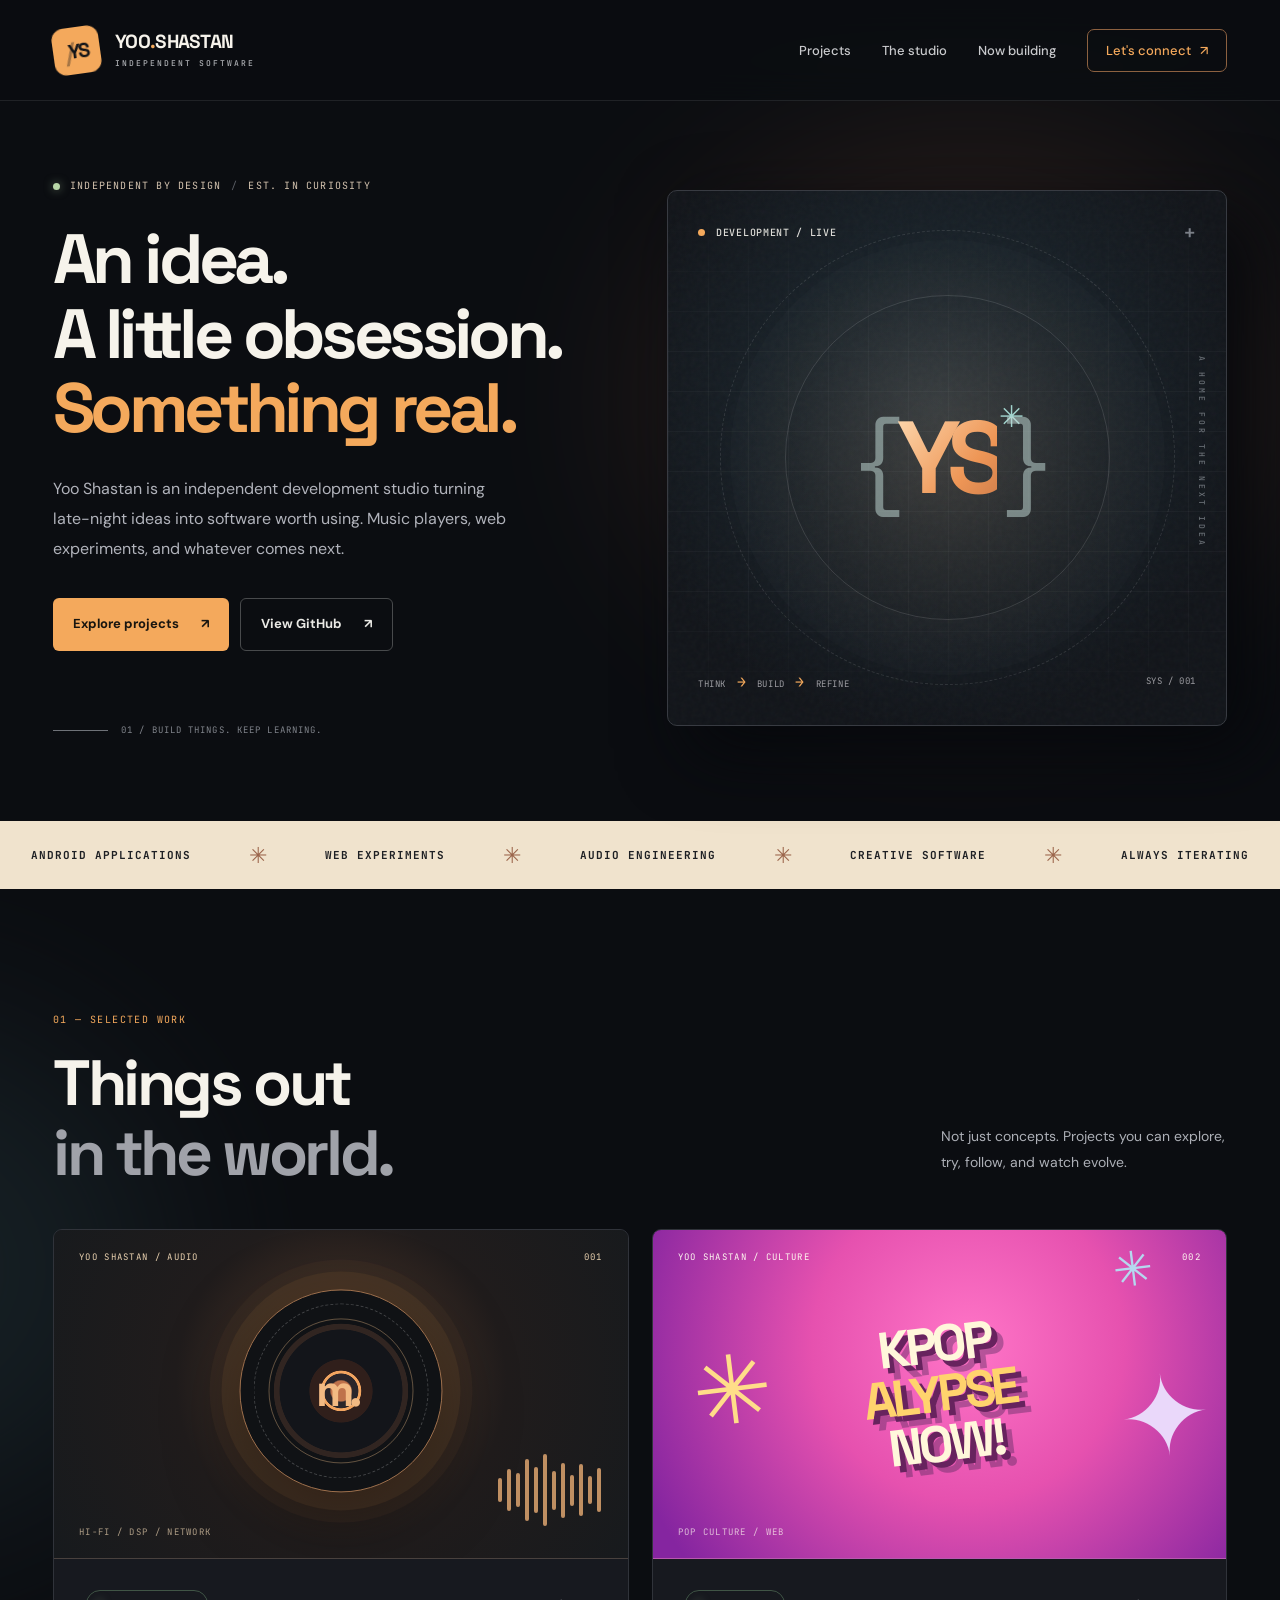
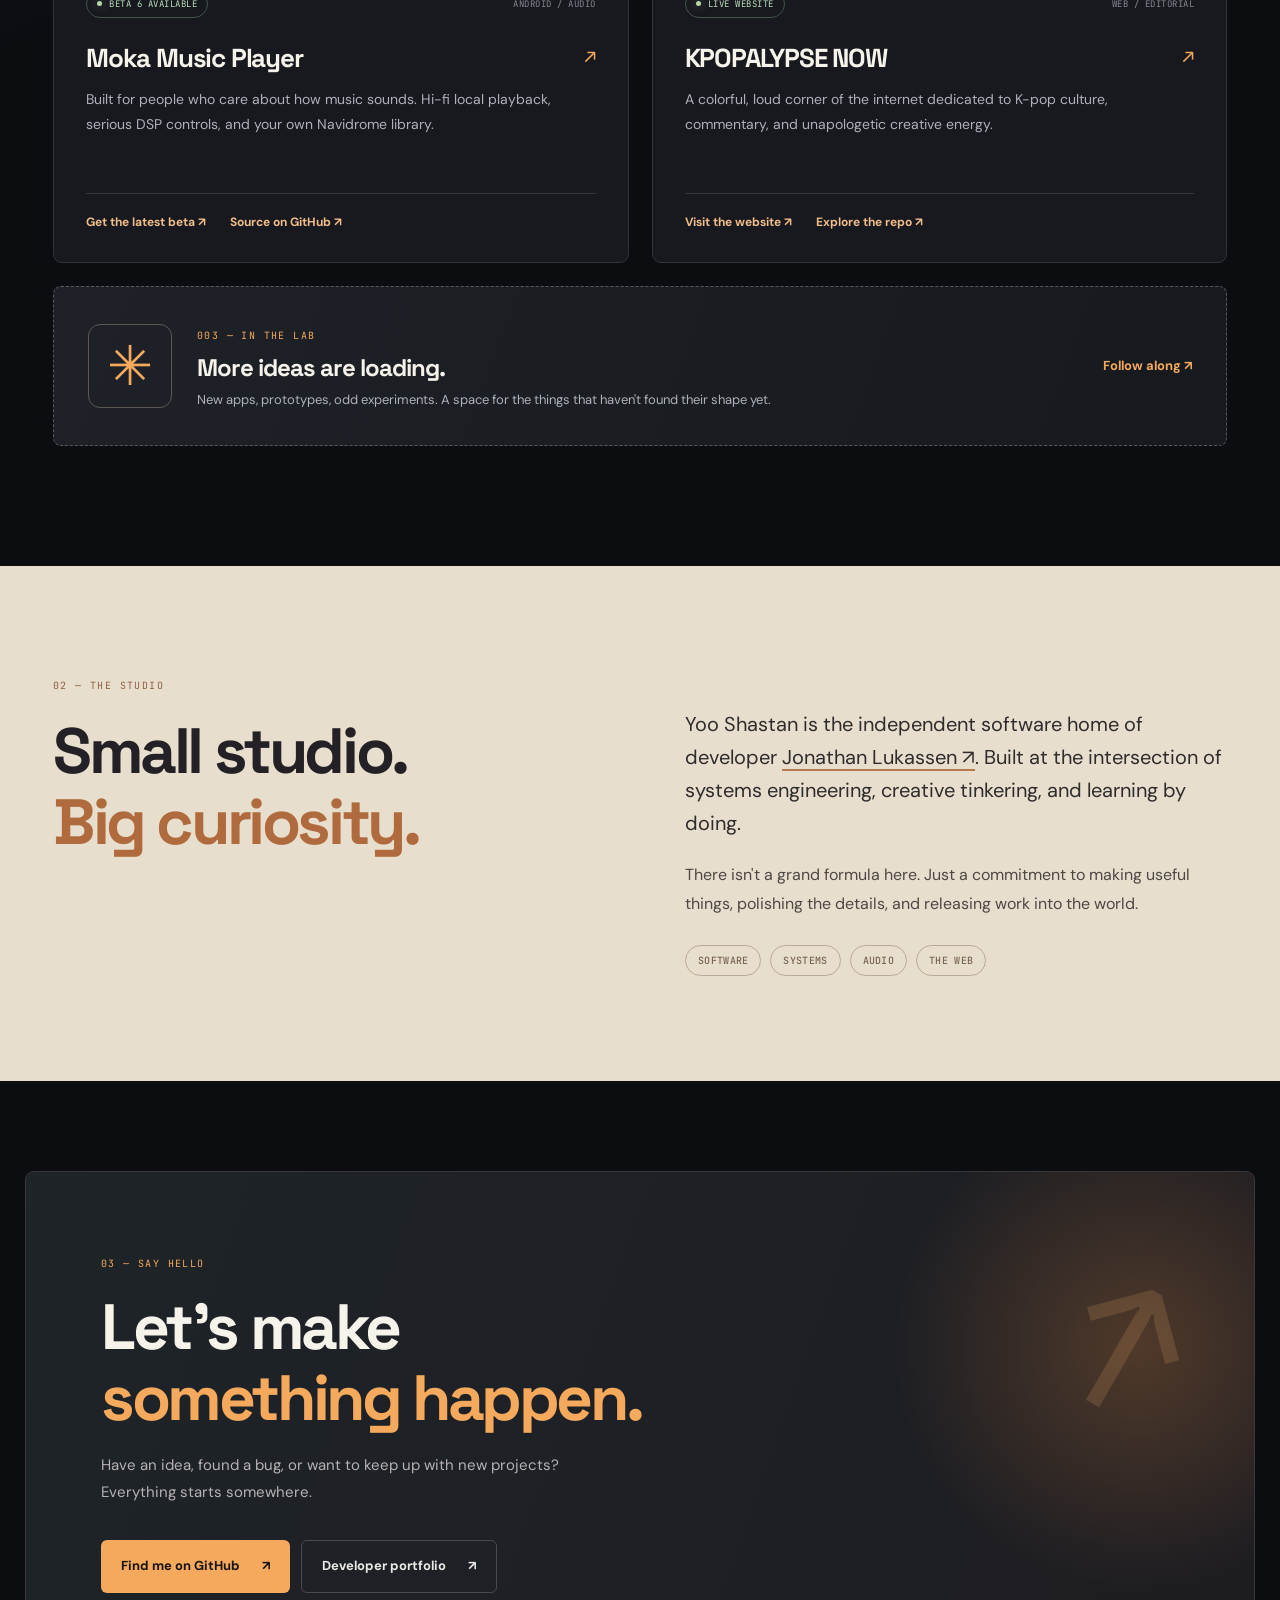
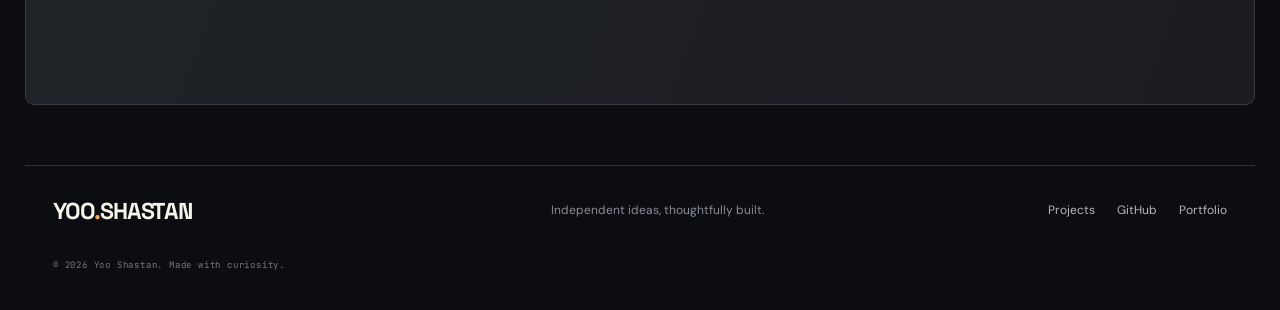
==== index.html @ b29eb474 "first commit" ====
<!doctype html>
<html lang="en">
<head>
  <meta charset="utf-8">
  <meta name="viewport" content="width=device-width, initial-scale=1">
  <meta name="theme-color" content="#0b0d11">
  <meta name="description" content="Yoo Shastan is an independent software studio building thoughtful apps, experimental tools, and weirdly useful things. Explore Moka Music Player, KPOPALYPSE NOW, and what comes next.">
  <meta property="og:title" content="Yoo Shastan — Independent Software Studio">
  <meta property="og:description" content="Useful software, unexpected ideas. Independent Android apps, web projects, and experiments.">
  <meta property="og:type" content="website">
  <meta property="og:url" content="https://yooshastan.com/">
  <title>Yoo Shastan — Independent Software Studio</title>
  <link rel="canonical" href="https://yooshastan.com/">
  <link rel="icon" type="image/svg+xml" href="favicon.svg">
  <link rel="preconnect" href="https://fonts.googleapis.com">
  <link rel="preconnect" href="https://fonts.gstatic.com" crossorigin>
  <link href="https://fonts.googleapis.com/css2?family=DM+Sans:wght@400;500;600;700&family=Space+Grotesk:wght@400;500;600;700&family=JetBrains+Mono:wght@400;500;600&display=swap" rel="stylesheet">
  <link rel="stylesheet" href="styles.css">
  <script src="script.js" defer></script>
</head>
<body>
  <a class="skip-link" href="#main">Skip to content</a>
  <div class="ambient ambient-one" aria-hidden="true"></div>
  <div class="ambient ambient-two" aria-hidden="true"></div>

  <header class="site-header">
    <div class="container nav-wrap">
      <a class="brand" href="#top" aria-label="Yoo Shastan home">
        <span class="brand-glyph" aria-hidden="true"><span class="glyph-slash">/</span><span>YS</span></span>
        <span class="brand-type">YOO<span class="brand-dot">.</span>SHASTAN <small>INDEPENDENT SOFTWARE</small></span>
      </a>
      <button class="menu-toggle" type="button" aria-label="Open navigation" aria-expanded="false" aria-controls="site-navigation"><span></span><span></span></button>
      <nav id="site-navigation" class="site-nav" aria-label="Main navigation">
        <a href="#projects">Projects</a>
        <a href="#about">The studio</a>
        <a href="#now">Now building</a>
        <a href="#contact" class="nav-contact">Let's connect <span aria-hidden="true">↗</span></a>
      </nav>
    </div>
  </header>

  <main id="main">
    <section class="hero container" id="top" aria-labelledby="hero-heading">
      <div class="hero-copy">
        <p class="eyebrow"><span class="status-light"></span> INDEPENDENT BY DESIGN <span class="eyebrow-dash">/</span> EST. IN CURIOSITY</p>
        <h1 id="hero-heading">An idea.<br>A little obsession.<br><em>Something real.</em></h1>
        <p class="hero-intro">Yoo Shastan is an independent development studio turning late-night ideas into software worth using. Music players, web experiments, and whatever comes next.</p>
        <div class="hero-actions">
          <a class="btn btn-primary" href="#projects">Explore projects <span aria-hidden="true">↗</span></a>
          <a class="btn btn-outline" href="https://github.com/JLukassen" target="_blank" rel="noopener noreferrer">View GitHub <span aria-hidden="true">↗</span></a>
        </div>
        <div class="hero-footnote"><span class="line"></span><span>01 / BUILD THINGS. KEEP LEARNING.</span></div>
      </div>
      <div class="hero-art" aria-label="Abstract studio graphic with connected software modules" role="img">
        <div class="hero-art-grain" aria-hidden="true"></div>
        <div class="orbit orbit-one" aria-hidden="true"></div><div class="orbit orbit-two" aria-hidden="true"></div>
        <div class="diagram-pill diagram-top"><span class="pip amber"></span> DEVELOPMENT / LIVE <span class="mini-plus">+</span></div>
        <div class="art-symbol" aria-hidden="true"><span class="symbol-left">{</span><span class="symbol-core">YS<span class="spark">✳</span></span><span class="symbol-right">}</span></div>
        <div class="art-bottom"><span class="art-axis">THINK <b>→</b> BUILD <b>→</b> REFINE</span><span class="art-index">SYS / 001</span></div>
        <div class="art-side-label" aria-hidden="true">A HOME FOR THE NEXT IDEA</div>
      </div>
    </section>

    <section class="marquee-band" aria-label="Studio focus areas"><div class="marquee-inner"><span>ANDROID APPLICATIONS</span><i>✳</i><span>WEB EXPERIMENTS</span><i>✳</i><span>AUDIO ENGINEERING</span><i>✳</i><span>CREATIVE SOFTWARE</span><i>✳</i><span>ALWAYS ITERATING</span></div></section>

    <section class="section container" id="projects" aria-labelledby="projects-heading">
      <div class="section-top"><div><span class="section-no">01 — SELECTED WORK</span><h2 id="projects-heading">Things out<br><span class="muted-word">in the world.</span></h2></div><p>Not just concepts. Projects you can explore, try, follow, and watch evolve.</p></div>
      <div class="project-grid">
        <article class="project-card moka-card">
          <div class="project-visual moka-visual" aria-hidden="true">
            <div class="visual-topline"><span>YOO SHASTAN / AUDIO</span><span>001</span></div>
            <div class="moka-disc"><span class="moka-center">m.</span><span class="disc-ring disc-ring-a"></span><span class="disc-ring disc-ring-b"></span></div>
            <div class="equalizer"><span style="--h:24px"></span><span style="--h:42px"></span><span style="--h:34px"></span><span style="--h:62px"></span><span style="--h:46px"></span><span style="--h:72px"></span><span style="--h:39px"></span><span style="--h:55px"></span><span style="--h:31px"></span><span style="--h:52px"></span><span style="--h:28px"></span><span style="--h:44px"></span></div>
            <span class="visual-corner">HI-FI / DSP / NETWORK</span>
          </div>
          <div class="project-info"><div class="project-meta"><span class="chip chip-live"><i></i>BETA 6 AVAILABLE</span><span>ANDROID / AUDIO</span></div><h3>Moka Music Player<span class="external-mark">↗</span></h3><p>Built for people who care about how music sounds. Hi-fi local playback, serious DSP controls, and your own Navidrome library.</p><div class="project-links"><a href="https://github.com/JLukassen/MokaMusicPlayer/releases/tag/v4.0.0-beta06" target="_blank" rel="noopener noreferrer">Get the latest beta <span aria-hidden="true">↗</span></a><a href="https://github.com/JLukassen/MokaMusicPlayer" target="_blank" rel="noopener noreferrer">Source on GitHub <span aria-hidden="true">↗</span></a></div></div>
        </article>
        <article class="project-card kpop-card">
          <div class="project-visual kpop-visual" aria-hidden="true"><div class="visual-topline"><span>YOO SHASTAN / CULTURE</span><span>002</span></div><div class="kpop-burst"><span class="burst-star burst-a">✳</span><span class="burst-star burst-b">✦</span><span class="burst-star burst-c">✳</span><strong>KPOP<br><span>ALYPSE</span><br>NOW!</strong></div><span class="visual-corner">POP CULTURE / WEB</span></div>
          <div class="project-info"><div class="project-meta"><span class="chip chip-live"><i></i>LIVE WEBSITE</span><span>WEB / EDITORIAL</span></div><h3>KPOPALYPSE NOW<span class="external-mark">↗</span></h3><p>A colorful, loud corner of the internet dedicated to K-pop culture, commentary, and unapologetic creative energy.</p><div class="project-links"><a href="https://kpopalypsenow.com" target="_blank" rel="noopener noreferrer">Visit the website <span aria-hidden="true">↗</span></a><a href="https://github.com/JLukassen/kpopalypsenow.com" target="_blank" rel="noopener noreferrer">Explore the repo <span aria-hidden="true">↗</span></a></div></div>
        </article>
      </div>
      <div class="future-card" id="now"><div class="future-icon" aria-hidden="true">✳</div><div class="future-content"><span class="section-no">003 — IN THE LAB</span><h3>More ideas are loading.</h3><p>New apps, prototypes, odd experiments. A space for the things that haven't found their shape yet.</p></div><a class="future-action" href="https://github.com/JLukassen" target="_blank" rel="noopener noreferrer" aria-label="Follow future projects on GitHub">Follow along <span aria-hidden="true">↗</span></a></div>
    </section>

    <section class="about-shell" id="about" aria-labelledby="about-heading"><div class="container about-grid"><div><span class="section-no">02 — THE STUDIO</span><h2 id="about-heading">Small studio.<br><em>Big curiosity.</em></h2></div><div class="about-right"><p>Yoo Shastan is the independent software home of developer <a href="https://jonlukassen.com" target="_blank" rel="noopener noreferrer">Jonathan Lukassen ↗</a>. Built at the intersection of systems engineering, creative tinkering, and learning by doing.</p><p>There isn't a grand formula here. Just a commitment to making useful things, polishing the details, and releasing work into the world.</p><div class="pill-row"><span>SOFTWARE</span><span>SYSTEMS</span><span>AUDIO</span><span>THE WEB</span></div></div></div></section>

    <section class="connect container" id="contact" aria-labelledby="connect-heading"><div class="connect-glow" aria-hidden="true"></div><div class="connect-content"><span class="section-no">03 — SAY HELLO</span><h2 id="connect-heading">Let's make<br><em>something happen.</em></h2><p>Have an idea, found a bug, or want to keep up with new projects? Everything starts somewhere.</p><div class="connect-actions"><a class="btn btn-primary" href="https://github.com/JLukassen" target="_blank" rel="noopener noreferrer">Find me on GitHub <span aria-hidden="true">↗</span></a><a class="btn btn-outline" href="https://jonlukassen.com" target="_blank" rel="noopener noreferrer">Developer portfolio <span aria-hidden="true">↗</span></a></div></div><div class="connect-ornament" aria-hidden="true">↗</div></section>
  </main>
  <footer class="footer container"><a class="footer-brand" href="#top">YOO<span>.</span>SHASTAN</a><p>Independent ideas, thoughtfully built.</p><nav aria-label="Footer links"><a href="#projects">Projects</a><a href="https://github.com/JLukassen" target="_blank" rel="noopener noreferrer">GitHub</a><a href="https://jonlukassen.com" target="_blank" rel="noopener noreferrer">Portfolio</a></nav><div class="copyright">© <span id="year">2026</span> Yoo Shastan. Made with curiosity.</div></footer>
</body>
</html>
---- styles.css ----
:root{--bg:#0b0d11;--surface:#13161b;--surface-2:#1b1f25;--line:#2c3038;--text:#f6f3eb;--muted:#a2a5ae;--accent:#f4a95c;--teal:#a1d3cd;--ink:#121418;--space:'Space Grotesk',sans-serif;--body:'DM Sans',sans-serif;--mono:'JetBrains Mono',monospace}
*{box-sizing:border-box}html{scroll-behavior:smooth;overflow-x:clip}body{margin:0;background:var(--bg);color:var(--text);font:16px/1.6 var(--body);overflow-x:hidden}a{color:inherit;text-decoration:none}button{font:inherit}::selection{background:var(--accent);color:var(--ink)}.container{max-width:1230px;margin-inline:auto;padding-inline:28px}.skip-link{position:absolute;top:-70px;left:14px;padding:10px 14px;background:var(--accent);color:var(--ink);z-index:100}.skip-link:focus{top:10px}.ambient{position:absolute;pointer-events:none;border-radius:50%;filter:blur(95px);opacity:.23;z-index:-1}.ambient-one{width:620px;height:500px;right:0;top:150px;background:#986043}.ambient-two{width:580px;height:500px;left:-420px;top:1020px;background:#395960}.site-header{position:relative;z-index:30;border-bottom:1px solid rgba(255,255,255,.09);background:rgba(11,13,17,.78);backdrop-filter:blur(18px)}.nav-wrap{display:flex;align-items:center;justify-content:space-between;gap:20px;height:100px}.brand{display:flex;align-items:center;gap:15px;flex-shrink:0}.brand-glyph{display:flex;justify-content:center;align-items:center;position:relative;width:47px;height:47px;background:var(--accent);color:var(--ink);border-radius:12px;transform:rotate(-8deg);font:700 20px var(--space);letter-spacing:-2px}.glyph-slash{font:600 26px var(--space);opacity:.35;margin-right:-5px}.brand-type{display:block;font:700 19px/.95 var(--space);letter-spacing:-.7px}.brand-dot,.footer-brand span{color:var(--accent)}.brand-type small{display:block;margin-top:8px;font:500 8px/1 var(--mono);letter-spacing:2px;color:#aeb0b4}.site-nav{display:flex;align-items:center;gap:31px}.site-nav>a{font:500 13px var(--body);color:#c9cacd;transition:color .2s}.site-nav>a:hover,.site-nav>a:focus-visible,.footer a:hover{color:var(--accent)}.site-nav .nav-contact{color:var(--accent);padding:12px 18px;border:1px solid #8c6140;border-radius:7px}.nav-contact span{margin-left:6px}.menu-toggle{display:none}.hero{min-height:702px;display:grid;grid-template-columns:1fr 1fr;gap:54px;align-items:center;padding-block:77px 84px}.eyebrow,.section-no,.hero-footnote,.art-axis,.art-index,.visual-topline,.visual-corner,.project-meta,.chip,.pill-row,.copyright{font-family:var(--mono)}.eyebrow{display:flex;align-items:center;gap:10px;font-size:10px;letter-spacing:1.2px;color:#d4c3af}.eyebrow-dash{color:#5b5e65}.status-light,.chip i{display:inline-block;width:7px;height:7px;border-radius:50%;background:#b8d7a7;box-shadow:0 0 10px rgba(184,215,167,.5)}h1,h2,h3,p{margin-top:0}.hero h1{font:700 clamp(48px,5.45vw,77px)/1.07 var(--space);letter-spacing:-4.6px;margin:28px 0 28px;white-space:nowrap}.hero h1 em,.about-grid h2 em,.connect h2 em{font-style:normal;color:var(--accent)}.hero-intro{color:#b1b3bb;max-width:470px;font-size:16px;line-height:1.88}.hero-actions,.connect-actions{display:flex;flex-wrap:wrap;gap:11px;margin-top:34px}.btn{display:inline-flex;align-items:center;justify-content:center;gap:22px;padding:15px 20px;border-radius:6px;font-size:13px;font-weight:700;transition:transform .2s,border-color .2s,background .2s}.btn:hover{transform:translateY(-3px)}.btn-primary{background:var(--accent);color:#18150f}.btn-primary:hover{background:#ffc38b}.btn-outline{border:1px solid #484a4c;color:#eae9e5}.btn-outline:hover{border-color:var(--accent)}.hero-footnote{margin-top:72px;display:flex;align-items:center;gap:13px;font-size:9px;color:#80848b;letter-spacing:1.1px}.hero-footnote .line{width:55px;height:1px;background:#6f7278}.hero-art{min-height:536px;position:relative;isolation:isolate;overflow:hidden;background:radial-gradient(circle at 48% 40%,#24313a 0,#182128 35%,#111419 75%);border:1px solid #383b42;border-radius:10px;box-shadow:25px 24px 70px #06080c;display:flex;align-items:center;justify-content:center}.hero-art::before{content:"";position:absolute;inset:0;background-image:linear-gradient(to right,#ffffff08 1px,transparent 1px),linear-gradient(to bottom,#ffffff08 1px,transparent 1px);background-size:40px 40px;mask-image:linear-gradient(to bottom,transparent,#000 30%,#000 75%,transparent)}.hero-art::after{content:"";position:absolute;width:430px;height:430px;border-radius:50%;background:radial-gradient(circle,#faad6d20,transparent 70%);z-index:-1}.hero-art-grain{position:absolute;inset:0;opacity:.25;background-image:url("data:image/svg+xml,%3Csvg viewBox='0 0 180 180' xmlns='http://www.w3.org/2000/svg'%3E%3Cfilter id='n'%3E%3CfeTurbulence type='fractalNoise' baseFrequency='.6' numOctaves='3' stitchTiles='stitch'/%3E%3C/filter%3E%3Crect width='100%25' height='100%25' filter='url(%23n)' opacity='.14'/%3E%3C/svg%3E");pointer-events:none}.orbit{position:absolute;aspect-ratio:1;border-radius:50%;border:1px solid #ffffff20}.orbit-one{width:325px;box-shadow:0 0 0 55px #ffffff03}.orbit-two{width:455px;border-style:dashed;border-color:#ffffff1d;animation:spin 110s linear infinite}.diagram-pill{position:absolute;top:29px;left:30px;right:30px;display:flex;gap:11px;align-items:center;color:#dddcd7;font:500 10px var(--mono);letter-spacing:.7px}.diagram-pill .pip{display:block;width:7px;height:7px;border-radius:50%;background:var(--accent)}.mini-plus{margin-left:auto;font-size:19px;color:#7b8088}.art-symbol{position:relative;z-index:3;display:flex;align-items:center;gap:8px;font:700 clamp(60px,8vw,120px) var(--space);letter-spacing:-12px}.symbol-left,.symbol-right{color:#c0d8d4;opacity:.53;font-weight:400}.symbol-core{position:relative;background:linear-gradient(130deg,#ffe2bc 0%,#ee9656 65%,#c87849);-webkit-background-clip:text;background-clip:text;color:transparent}.spark{position:absolute;top:4%;right:-15%;color:var(--teal);font:400 30px var(--space);-webkit-text-fill-color:var(--teal)}.art-bottom{position:absolute;bottom:31px;left:30px;right:30px;display:flex;align-items:center;justify-content:space-between}.art-axis,.art-index{color:#9c9ca1;font-size:9px;letter-spacing:.6px}.art-axis b{color:var(--accent);font-size:15px;padding:0 5px}.art-side-label{position:absolute;right:-72px;top:48%;transform:rotate(90deg);font:500 8px var(--mono);letter-spacing:3px;color:#6a7076}.marquee-band{padding:20px 0;background:#f0e3cd;color:#1e2024;overflow:hidden}.marquee-inner{display:flex;gap:26px;align-items:center;justify-content:space-around;max-width:1350px;min-width:1050px;padding:0 15px;margin:auto;white-space:nowrap;font:700 11px var(--mono);letter-spacing:1px}.marquee-inner i{color:#9b654b;font:normal 22px var(--space)}.section{padding-block:116px 120px}.section-top{display:flex;justify-content:space-between;align-items:end;gap:35px;margin-bottom:40px}.section-no{font-size:10px;color:var(--accent);letter-spacing:1.4px}.section-top h2,.about-grid h2,.connect h2{font:700 clamp(42px,5vw,66px)/1.1 var(--space);letter-spacing:-3.4px;margin:17px 0 0}.muted-word{color:#a0a2a9}.section-top>p{max-width:286px;color:#adb0b7;line-height:1.8;font-size:14px}.project-grid{display:grid;grid-template-columns:repeat(2,minmax(0,1fr));gap:23px}.project-card{border:1px solid #30333a;border-radius:9px;overflow:hidden;background:#17191f;transition:transform .22s,border-color .22s}.project-card:hover{transform:translateY(-5px);border-color:#6a5e53}.project-visual{height:329px;position:relative;overflow:hidden}.moka-visual{background:radial-gradient(circle at 50% 46%,#573b2a,#201c1c 49%,#171a1d);border-bottom:1px solid #49413e}.visual-topline,.visual-corner{position:absolute;left:25px;right:25px;display:flex;justify-content:space-between;font-size:9px;letter-spacing:1.3px;color:#ead2b0}.visual-topline{top:20px}.visual-corner{bottom:18px;opacity:.7}.moka-disc{position:absolute;top:51%;left:50%;width:203px;height:203px;transform:translate(-50%,-53%);border-radius:50%;display:grid;place-items:center;background:radial-gradient(circle,#be724b 0 7%,#29252a 8% 12%,#f2a560 12.5% 14%,#301f1b 14.5% 22%,#13151a 22.5% 43%,#312521 43.5% 47%,#101215 47.5% 100%);border:1px solid #9e704c;box-shadow:0 0 0 18px #f5ad5810,0 0 0 30px #f5ad5809,0 20px 70px #0009}.moka-center{position:relative;z-index:4;font:700 45px var(--space);letter-spacing:-5px;color:#f2ba83;transform:translateX(-4px)}.disc-ring{position:absolute;border:1px solid #ffca9259;border-radius:50%;inset:28px}.disc-ring-b{inset:13px;border-style:dashed;border-color:#ffffff35}.equalizer{position:absolute;bottom:30px;right:27px;display:flex;align-items:center;gap:5px;height:75px}.equalizer span{height:var(--h);width:4px;border-radius:5px;background:#e9ad74;opacity:.8}.kpop-visual{background:radial-gradient(circle at 55% 35%,#ff75c7,#e651af 41%,#8525a0 93%);border-bottom:1px solid #b858af;color:#271337}.kpop-visual .visual-topline,.kpop-visual .visual-corner{color:#fff9f0}.kpop-burst{position:absolute;inset:0;display:flex;justify-content:center;align-items:center;transform:rotate(-7deg)}.kpop-burst strong{font:700 clamp(34px,4vw,58px)/.97 var(--space);letter-spacing:-4px;text-align:center;color:#fff7db;text-shadow:5px 6px 0 #67235e,10px 12px 0 #4d265865}.kpop-burst strong span{color:#ffd36d}.burst-star{position:absolute;color:#ffdd89}.burst-a{font-size:95px;top:60px;left:42px}.burst-b{font-size:110px;bottom:25px;right:20px;color:#ead8fa}.burst-c{font-size:48px;top:26px;right:60px;color:#b5d8ef}.project-info{padding:31px 32px 30px}.project-meta{display:flex;align-items:center;justify-content:space-between;gap:12px;color:#858990;font-size:9px;letter-spacing:.5px}.chip{border:1px solid #405546;border-radius:30px;display:flex;align-items:center;gap:7px;padding:6px 10px;color:#bde0bd;font-size:9px}.chip i{width:5px;height:5px}.project-info h3{font:700 26px var(--space);letter-spacing:-1.2px;margin:23px 0 12px;display:flex;justify-content:space-between}.external-mark{font:normal 21px var(--space);color:var(--accent)}.project-info p{font-size:14px;line-height:1.8;color:#aeb1ba;min-height:78px}.project-links{display:flex;flex-wrap:wrap;align-items:center;gap:24px;border-top:1px solid #343740;margin-top:28px;padding-top:19px}.project-links a{color:#f0bc88;font-size:12px;font-weight:700}.project-links a:hover{text-decoration:underline;text-underline-offset:4px}.future-card{display:flex;align-items:center;gap:25px;margin-top:23px;border:1px dashed #57575d;border-radius:8px;background:linear-gradient(110deg,#1e2228,#16191d);padding:34px}.future-icon{display:grid;place-items:center;flex-shrink:0;width:84px;height:84px;border:1px solid #5c5855;border-radius:12px;color:var(--accent);font:normal 55px var(--space)}.future-content{flex:1}.future-content h3{font:700 24px var(--space);letter-spacing:-1px;margin:5px 0 7px}.future-content p{margin:0;color:#aeb1b9;font-size:13px}.future-action{white-space:nowrap;color:var(--accent);font-weight:700;font-size:13px}.future-action:hover{text-decoration:underline;text-underline-offset:4px}.about-shell{background:#e8decd;color:#232125;padding:105px 0}.about-grid{display:grid;grid-template-columns:1fr 1fr;gap:90px}.about-grid .section-no{color:#916043}.about-grid h2{margin-top:20px}.about-grid h2 em{color:#af6b3d}.about-right{padding-top:37px}.about-right p{font-size:16px;line-height:1.85;color:#4d4845}.about-right p:first-child{font-size:20px;color:#2e2c2d;line-height:1.65}.about-right a{text-decoration:underline;text-decoration-color:#b67b4d;text-underline-offset:5px}.pill-row{display:flex;flex-wrap:wrap;gap:9px;margin-top:26px}.pill-row span{font:500 10px var(--mono);letter-spacing:.3px;border:1px solid #b9aa97;border-radius:20px;padding:8px 12px;color:#776453}.connect{position:relative;isolation:isolate;min-height:534px;margin-block:90px 60px;border:1px solid #3a3839;border-radius:9px;background:linear-gradient(110deg,#1e2428,#1d1c21);overflow:hidden;padding:77px 75px}.connect-glow{position:absolute;z-index:-1;width:540px;height:530px;border-radius:50%;right:-155px;top:-90px;background:radial-gradient(circle,#b16f3957,transparent 65%)}.connect-content{position:relative;z-index:1;max-width:700px}.connect h2{margin:18px 0 19px}.connect>div p{color:#b6b2b4;max-width:470px;font-size:15px;line-height:1.8}.connect-ornament{position:absolute;right:70px;top:75px;font:normal 200px/.8 var(--space);color:#f3b16c2b;transform:rotate(-15deg)}.footer{border-top:1px solid #2f3238;display:grid;grid-template-columns:1fr 1fr auto;gap:14px;align-items:center;padding-block:30px 38px}.footer-brand{font:700 23px var(--space);letter-spacing:-1.2px}.footer p{color:#898d94;font-size:12px;margin:0}.footer nav{display:flex;gap:22px;justify-content:flex-end}.footer nav a{font-size:12px;color:#b6b7bc}.copyright{grid-column:1/-1;margin-top:18px;color:#747780;font-size:9px;letter-spacing:.8px}@keyframes spin{to{transform:rotate(360deg)}}@media(max-width:1100px){.hero{gap:25px}.hero h1{font-size:clamp(44px,5.1vw,64px);letter-spacing:-3px}.hero-art{min-height:490px}.project-visual{height:290px}.about-grid{gap:55px}}@media(max-width:860px){.nav-wrap{height:80px}.menu-toggle{display:flex;border:1px solid #42464d;background:none;border-radius:7px;padding:10px;flex-direction:column;gap:6px;cursor:pointer}.menu-toggle span{display:block;width:22px;height:2px;background:#f0e9e1}.site-nav{display:none;position:absolute;top:80px;left:0;right:0;background:#111318;border-bottom:1px solid var(--line);padding:22px 28px;flex-direction:column;align-items:stretch;gap:20px}.site-nav.open{display:flex}.site-nav .nav-contact{text-align:center}.hero{grid-template-columns:1fr;padding-top:64px;gap:40px}.hero h1{font-size:clamp(46px,8vw,73px)}.hero-art{min-height:420px}.hero-footnote{margin-top:44px}.project-grid{grid-template-columns:1fr}.project-visual{height:330px}.about-grid{grid-template-columns:1fr;gap:20px}.about-right{padding-top:0}.connect{padding:60px 40px}.footer{grid-template-columns:1fr auto}.footer p{order:3}.footer nav{grid-column:2;grid-row:1}.copyright{order:4}}@media(max-width:550px){.container{padding-inline:20px}.brand-glyph{width:42px;height:42px;font-size:18px}.brand-type{font-size:15px}.brand-type small{font-size:7px;letter-spacing:1.4px}.hero{padding-block:48px 52px}.eyebrow{font-size:8px;letter-spacing:.5px;gap:7px}.hero h1{font-size:clamp(38px,11vw,54px);letter-spacing:-2.7px;white-space:normal}.hero-intro{font-size:14px}.hero-art{min-height:355px}.art-symbol{font-size:75px;letter-spacing:-7px}.orbit-one{width:240px}.orbit-two{width:330px}.diagram-pill{top:20px;left:19px;right:19px;font-size:8px}.art-bottom{left:19px;right:19px;bottom:18px}.art-axis,.art-index{font-size:7px}.art-side-label{display:none}.marquee-band{padding:16px 0}.section{padding-block:77px}.section-top{display:block}.section-top h2,.about-grid h2,.connect h2{font-size:45px;letter-spacing:-2.4px}.section-top>p{max-width:360px;margin-top:20px}.project-visual{height:260px}.moka-disc{width:170px;height:170px}.kpop-burst strong{font-size:42px}.project-info{padding:25px 22px}.project-info h3{font-size:24px}.project-info p{min-height:auto}.project-meta{font-size:8px}.future-card{padding:22px;align-items:flex-start;flex-wrap:wrap;gap:14px}.future-icon{width:56px;height:56px;font-size:36px}.future-content{flex-basis:calc(100% - 70px)}.future-content h3{font-size:20px}.future-action{margin-left:70px}.about-shell{padding-block:75px}.about-right p:first-child{font-size:18px}.connect{margin-block:60px 40px;padding:48px 25px;min-height:auto}.connect-ornament{display:none}.connect-actions{gap:10px}.btn{font-size:12px;padding:14px 15px}.footer{grid-template-columns:1fr}.footer nav{grid-row:auto;grid-column:auto;justify-content:flex-start;gap:17px}.footer p{order:initial}.copyright{grid-column:auto}.hero-footnote{margin-top:35px}}@media(prefers-reduced-motion:reduce){*,*::before,*::after{animation:none!important;scroll-behavior:auto!important;transition:none!important}}
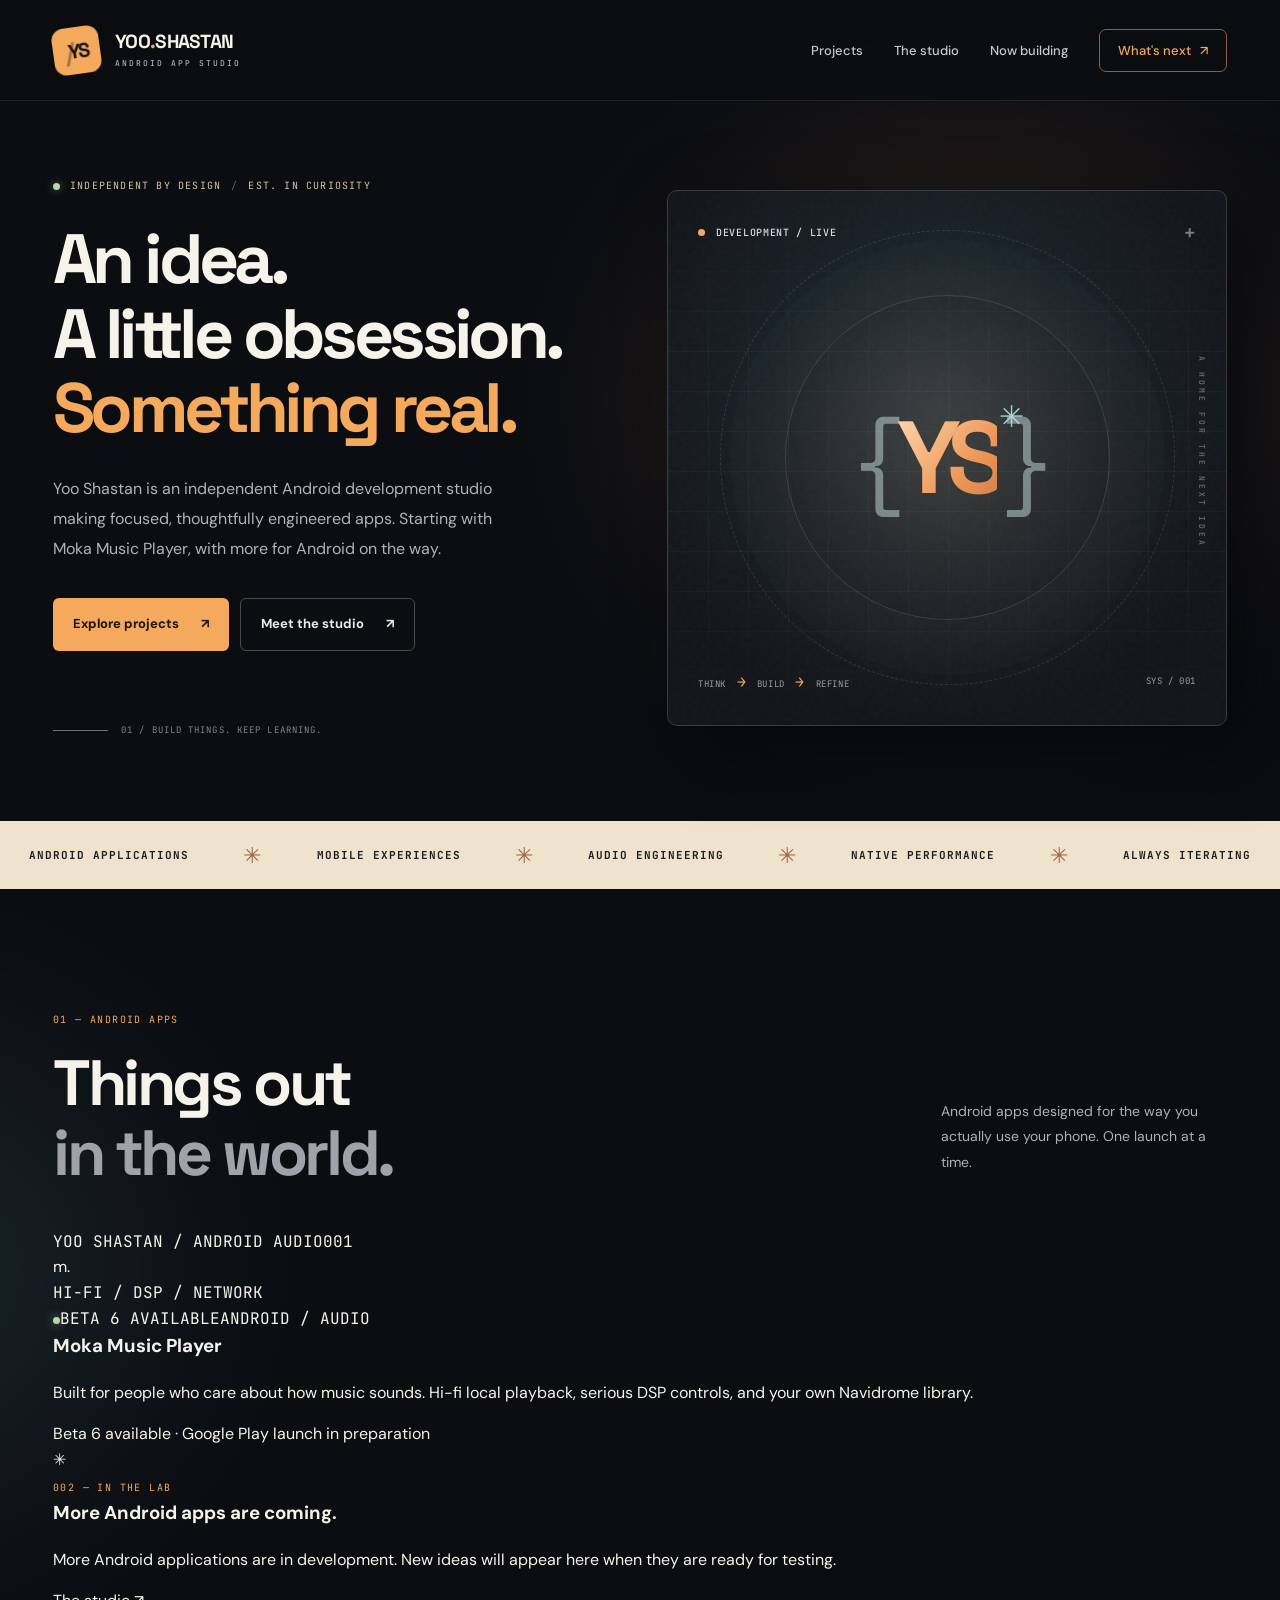
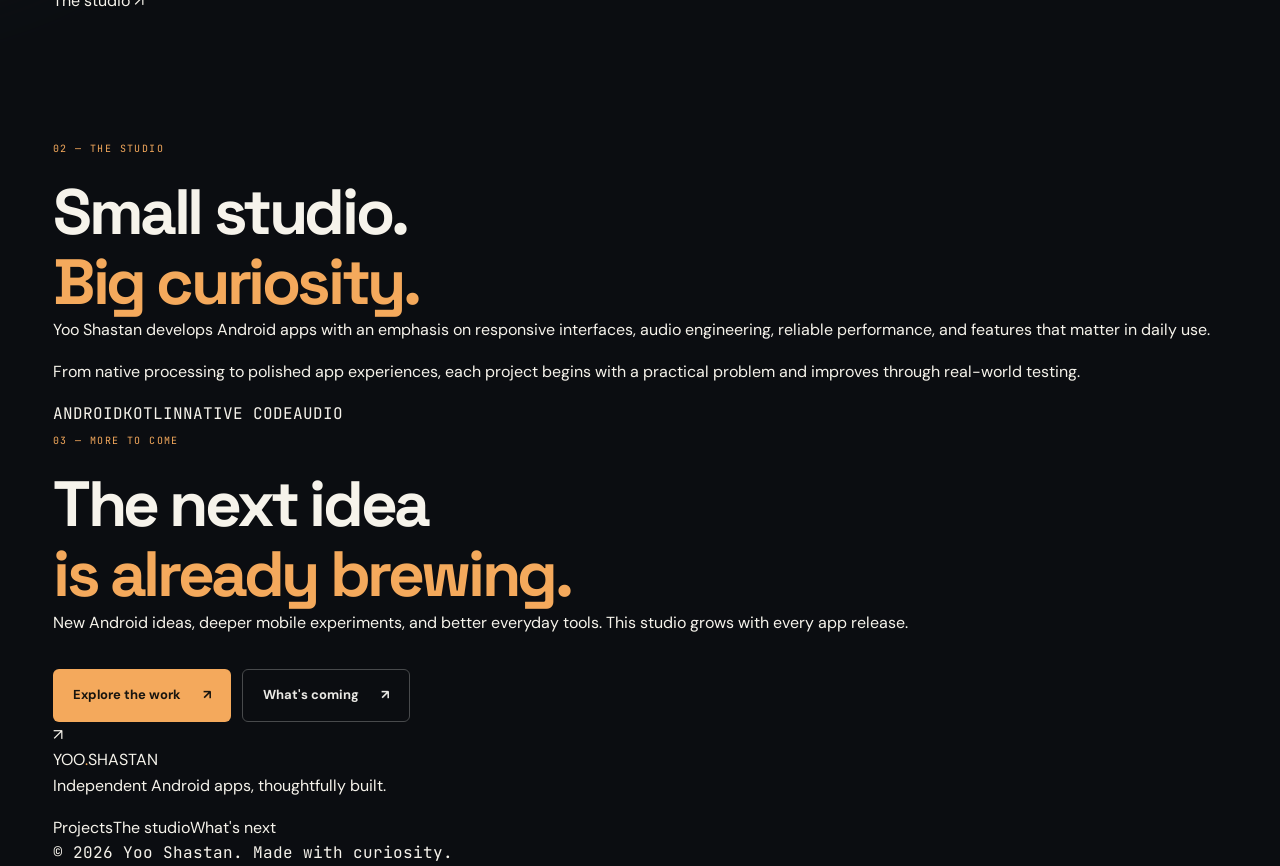
==== commit c43b2121: "fixed traffic flow" ====
--- a/index.html
+++ b/index.html
@@ -4,12 +4,12 @@
   <meta charset="utf-8">
   <meta name="viewport" content="width=device-width, initial-scale=1">
   <meta name="theme-color" content="#0b0d11">
-  <meta name="description" content="Yoo Shastan is an independent software studio building thoughtful apps, experimental tools, and weirdly useful things. Explore Moka Music Player, KPOPALYPSE NOW, and what comes next.">
-  <meta property="og:title" content="Yoo Shastan — Independent Software Studio">
-  <meta property="og:description" content="Useful software, unexpected ideas. Independent Android apps, web projects, and experiments.">
+  <meta name="description" content="Yoo Shastan is an independent Android app studio. Discover Moka Music Player and upcoming Android applications.">
+  <meta property="og:title" content="Yoo Shastan — Independent Android Apps">
+  <meta property="og:description" content="Independently developed Android apps, built around thoughtful design and powerful features.">
   <meta property="og:type" content="website">
   <meta property="og:url" content="https://yooshastan.com/">
-  <title>Yoo Shastan — Independent Software Studio</title>
+  <title>Yoo Shastan — Independent Android Apps</title>
   <link rel="canonical" href="https://yooshastan.com/">
   <link rel="icon" type="image/svg+xml" href="favicon.svg">
   <link rel="preconnect" href="https://fonts.googleapis.com">
@@ -27,14 +27,14 @@
     <div class="container nav-wrap">
       <a class="brand" href="#top" aria-label="Yoo Shastan home">
         <span class="brand-glyph" aria-hidden="true"><span class="glyph-slash">/</span><span>YS</span></span>
-        <span class="brand-type">YOO<span class="brand-dot">.</span>SHASTAN <small>INDEPENDENT SOFTWARE</small></span>
+        <span class="brand-type">YOO<span class="brand-dot">.</span>SHASTAN <small>ANDROID APP STUDIO</small></span>
       </a>
       <button class="menu-toggle" type="button" aria-label="Open navigation" aria-expanded="false" aria-controls="site-navigation"><span></span><span></span></button>
       <nav id="site-navigation" class="site-nav" aria-label="Main navigation">
         <a href="#projects">Projects</a>
         <a href="#about">The studio</a>
         <a href="#now">Now building</a>
-        <a href="#contact" class="nav-contact">Let's connect <span aria-hidden="true">↗</span></a>
+        <a href="#contact" class="nav-contact">What's next <span aria-hidden="true">↗</span></a>
       </nav>
     </div>
   </header>
@@ -44,10 +44,10 @@
       <div class="hero-copy">
         <p class="eyebrow"><span class="status-light"></span> INDEPENDENT BY DESIGN <span class="eyebrow-dash">/</span> EST. IN CURIOSITY</p>
         <h1 id="hero-heading">An idea.<br>A little obsession.<br><em>Something real.</em></h1>
-        <p class="hero-intro">Yoo Shastan is an independent development studio turning late-night ideas into software worth using. Music players, web experiments, and whatever comes next.</p>
+        <p class="hero-intro">Yoo Shastan is an independent Android development studio making focused, thoughtfully engineered apps. Starting with Moka Music Player, with more for Android on the way.</p>
         <div class="hero-actions">
           <a class="btn btn-primary" href="#projects">Explore projects <span aria-hidden="true">↗</span></a>
-          <a class="btn btn-outline" href="https://github.com/JLukassen" target="_blank" rel="noopener noreferrer">View GitHub <span aria-hidden="true">↗</span></a>
+          <a class="btn btn-outline" href="#about">Meet the studio <span aria-hidden="true">↗</span></a>
         </div>
         <div class="hero-footnote"><span class="line"></span><span>01 / BUILD THINGS. KEEP LEARNING.</span></div>
       </div>
@@ -61,32 +61,29 @@
       </div>
     </section>
 
-    <section class="marquee-band" aria-label="Studio focus areas"><div class="marquee-inner"><span>ANDROID APPLICATIONS</span><i>✳</i><span>WEB EXPERIMENTS</span><i>✳</i><span>AUDIO ENGINEERING</span><i>✳</i><span>CREATIVE SOFTWARE</span><i>✳</i><span>ALWAYS ITERATING</span></div></section>
+    <section class="marquee-band" aria-label="Studio focus areas"><div class="marquee-inner"><span>ANDROID APPLICATIONS</span><i>✳</i><span>MOBILE EXPERIENCES</span><i>✳</i><span>AUDIO ENGINEERING</span><i>✳</i><span>NATIVE PERFORMANCE</span><i>✳</i><span>ALWAYS ITERATING</span></div></section>
 
     <section class="section container" id="projects" aria-labelledby="projects-heading">
-      <div class="section-top"><div><span class="section-no">01 — SELECTED WORK</span><h2 id="projects-heading">Things out<br><span class="muted-word">in the world.</span></h2></div><p>Not just concepts. Projects you can explore, try, follow, and watch evolve.</p></div>
+      <div class="section-top"><div><span class="section-no">01 — ANDROID APPS</span><h2 id="projects-heading">Things out<br><span class="muted-word">in the world.</span></h2></div><p>Android apps designed for the way you actually use your phone. One launch at a time.</p></div>
       <div class="project-grid">
         <article class="project-card moka-card">
           <div class="project-visual moka-visual" aria-hidden="true">
-            <div class="visual-topline"><span>YOO SHASTAN / AUDIO</span><span>001</span></div>
+            <div class="visual-topline"><span>YOO SHASTAN / ANDROID AUDIO</span><span>001</span></div>
             <div class="moka-disc"><span class="moka-center">m.</span><span class="disc-ring disc-ring-a"></span><span class="disc-ring disc-ring-b"></span></div>
             <div class="equalizer"><span style="--h:24px"></span><span style="--h:42px"></span><span style="--h:34px"></span><span style="--h:62px"></span><span style="--h:46px"></span><span style="--h:72px"></span><span style="--h:39px"></span><span style="--h:55px"></span><span style="--h:31px"></span><span style="--h:52px"></span><span style="--h:28px"></span><span style="--h:44px"></span></div>
             <span class="visual-corner">HI-FI / DSP / NETWORK</span>
           </div>
-          <div class="project-info"><div class="project-meta"><span class="chip chip-live"><i></i>BETA 6 AVAILABLE</span><span>ANDROID / AUDIO</span></div><h3>Moka Music Player<span class="external-mark">↗</span></h3><p>Built for people who care about how music sounds. Hi-fi local playback, serious DSP controls, and your own Navidrome library.</p><div class="project-links"><a href="https://github.com/JLukassen/MokaMusicPlayer/releases/tag/v4.0.0-beta06" target="_blank" rel="noopener noreferrer">Get the latest beta <span aria-hidden="true">↗</span></a><a href="https://github.com/JLukassen/MokaMusicPlayer" target="_blank" rel="noopener noreferrer">Source on GitHub <span aria-hidden="true">↗</span></a></div></div>
+          <div class="project-info"><div class="project-meta"><span class="chip chip-live"><i></i>BETA 6 AVAILABLE</span><span>ANDROID / AUDIO</span></div><h3>Moka Music Player</h3><p>Built for people who care about how music sounds. Hi-fi local playback, serious DSP controls, and your own Navidrome library.</p><div class="project-links"><span class="quiet-project-note">Beta 6 available · Google Play launch in preparation</span></div></div>
         </article>
-        <article class="project-card kpop-card">
-          <div class="project-visual kpop-visual" aria-hidden="true"><div class="visual-topline"><span>YOO SHASTAN / CULTURE</span><span>002</span></div><div class="kpop-burst"><span class="burst-star burst-a">✳</span><span class="burst-star burst-b">✦</span><span class="burst-star burst-c">✳</span><strong>KPOP<br><span>ALYPSE</span><br>NOW!</strong></div><span class="visual-corner">POP CULTURE / WEB</span></div>
-          <div class="project-info"><div class="project-meta"><span class="chip chip-live"><i></i>LIVE WEBSITE</span><span>WEB / EDITORIAL</span></div><h3>KPOPALYPSE NOW<span class="external-mark">↗</span></h3><p>A colorful, loud corner of the internet dedicated to K-pop culture, commentary, and unapologetic creative energy.</p><div class="project-links"><a href="https://kpopalypsenow.com" target="_blank" rel="noopener noreferrer">Visit the website <span aria-hidden="true">↗</span></a><a href="https://github.com/JLukassen/kpopalypsenow.com" target="_blank" rel="noopener noreferrer">Explore the repo <span aria-hidden="true">↗</span></a></div></div>
-        </article>
+
       </div>
-      <div class="future-card" id="now"><div class="future-icon" aria-hidden="true">✳</div><div class="future-content"><span class="section-no">003 — IN THE LAB</span><h3>More ideas are loading.</h3><p>New apps, prototypes, odd experiments. A space for the things that haven't found their shape yet.</p></div><a class="future-action" href="https://github.com/JLukassen" target="_blank" rel="noopener noreferrer" aria-label="Follow future projects on GitHub">Follow along <span aria-hidden="true">↗</span></a></div>
+      <div class="future-card" id="now"><div class="future-icon" aria-hidden="true">✳</div><div class="future-content"><span class="section-no">002 — IN THE LAB</span><h3>More Android apps are coming.</h3><p>More Android applications are in development. New ideas will appear here when they are ready for testing.</p></div><a class="future-action" href="#about" aria-label="Learn about Yoo Shastan studio">The studio <span aria-hidden="true">↗</span></a></div>
     </section>
 
-    <section class="about-shell" id="about" aria-labelledby="about-heading"><div class="container about-grid"><div><span class="section-no">02 — THE STUDIO</span><h2 id="about-heading">Small studio.<br><em>Big curiosity.</em></h2></div><div class="about-right"><p>Yoo Shastan is the independent software home of developer <a href="https://jonlukassen.com" target="_blank" rel="noopener noreferrer">Jonathan Lukassen ↗</a>. Built at the intersection of systems engineering, creative tinkering, and learning by doing.</p><p>There isn't a grand formula here. Just a commitment to making useful things, polishing the details, and releasing work into the world.</p><div class="pill-row"><span>SOFTWARE</span><span>SYSTEMS</span><span>AUDIO</span><span>THE WEB</span></div></div></div></section>
+    <section class="about-shell" id="about" aria-labelledby="about-heading"><div class="container about-grid"><div><span class="section-no">02 — THE STUDIO</span><h2 id="about-heading">Small studio.<br><em>Big curiosity.</em></h2></div><div class="about-right"><p>Yoo Shastan develops Android apps with an emphasis on responsive interfaces, audio engineering, reliable performance, and features that matter in daily use.</p><p>From native processing to polished app experiences, each project begins with a practical problem and improves through real-world testing.</p><div class="pill-row"><span>ANDROID</span><span>KOTLIN</span><span>NATIVE CODE</span><span>AUDIO</span></div></div></div></section>
 
-    <section class="connect container" id="contact" aria-labelledby="connect-heading"><div class="connect-glow" aria-hidden="true"></div><div class="connect-content"><span class="section-no">03 — SAY HELLO</span><h2 id="connect-heading">Let's make<br><em>something happen.</em></h2><p>Have an idea, found a bug, or want to keep up with new projects? Everything starts somewhere.</p><div class="connect-actions"><a class="btn btn-primary" href="https://github.com/JLukassen" target="_blank" rel="noopener noreferrer">Find me on GitHub <span aria-hidden="true">↗</span></a><a class="btn btn-outline" href="https://jonlukassen.com" target="_blank" rel="noopener noreferrer">Developer portfolio <span aria-hidden="true">↗</span></a></div></div><div class="connect-ornament" aria-hidden="true">↗</div></section>
+    <section class="connect container" id="contact" aria-labelledby="connect-heading"><div class="connect-glow" aria-hidden="true"></div><div class="connect-content"><span class="section-no">03 — MORE TO COME</span><h2 id="connect-heading">The next idea<br><em>is already brewing.</em></h2><p>New Android ideas, deeper mobile experiments, and better everyday tools. This studio grows with every app release.</p><div class="connect-actions"><a class="btn btn-primary" href="#projects">Explore the work <span aria-hidden="true">↗</span></a><a class="btn btn-outline" href="#now">What's coming <span aria-hidden="true">↗</span></a></div></div><div class="connect-ornament" aria-hidden="true">↗</div></section>
   </main>
-  <footer class="footer container"><a class="footer-brand" href="#top">YOO<span>.</span>SHASTAN</a><p>Independent ideas, thoughtfully built.</p><nav aria-label="Footer links"><a href="#projects">Projects</a><a href="https://github.com/JLukassen" target="_blank" rel="noopener noreferrer">GitHub</a><a href="https://jonlukassen.com" target="_blank" rel="noopener noreferrer">Portfolio</a></nav><div class="copyright">© <span id="year">2026</span> Yoo Shastan. Made with curiosity.</div></footer>
+  <footer class="footer container"><a class="footer-brand" href="#top">YOO<span>.</span>SHASTAN</a><p>Independent Android apps, thoughtfully built.</p><nav aria-label="Footer links"><a href="#projects">Projects</a><a href="#about">The studio</a><a href="#now">What's next</a></nav><div class="copyright">© <span id="year">2026</span> Yoo Shastan. Made with curiosity.</div></footer>
 </body>
 </html>
--- a/styles.css
+++ b/styles.css
@@ -1,2 +1,5 @@
 :root{--bg:#0b0d11;--surface:#13161b;--surface-2:#1b1f25;--line:#2c3038;--text:#f6f3eb;--muted:#a2a5ae;--accent:#f4a95c;--teal:#a1d3cd;--ink:#121418;--space:'Space Grotesk',sans-serif;--body:'DM Sans',sans-serif;--mono:'JetBrains Mono',monospace}
-*{box-sizing:border-box}html{scroll-behavior:smooth;overflow-x:clip}body{margin:0;background:var(--bg);color:var(--text);font:16px/1.6 var(--body);overflow-x:hidden}a{color:inherit;text-decoration:none}button{font:inherit}::selection{background:var(--accent);color:var(--ink)}.container{max-width:1230px;margin-inline:auto;padding-inline:28px}.skip-link{position:absolute;top:-70px;left:14px;padding:10px 14px;background:var(--accent);color:var(--ink);z-index:100}.skip-link:focus{top:10px}.ambient{position:absolute;pointer-events:none;border-radius:50%;filter:blur(95px);opacity:.23;z-index:-1}.ambient-one{width:620px;height:500px;right:0;top:150px;background:#986043}.ambient-two{width:580px;height:500px;left:-420px;top:1020px;background:#395960}.site-header{position:relative;z-index:30;border-bottom:1px solid rgba(255,255,255,.09);background:rgba(11,13,17,.78);backdrop-filter:blur(18px)}.nav-wrap{display:flex;align-items:center;justify-content:space-between;gap:20px;height:100px}.brand{display:flex;align-items:center;gap:15px;flex-shrink:0}.brand-glyph{display:flex;justify-content:center;align-items:center;position:relative;width:47px;height:47px;background:var(--accent);color:var(--ink);border-radius:12px;transform:rotate(-8deg);font:700 20px var(--space);letter-spacing:-2px}.glyph-slash{font:600 26px var(--space);opacity:.35;margin-right:-5px}.brand-type{display:block;font:700 19px/.95 var(--space);letter-spacing:-.7px}.brand-dot,.footer-brand span{color:var(--accent)}.brand-type small{display:block;margin-top:8px;font:500 8px/1 var(--mono);letter-spacing:2px;color:#aeb0b4}.site-nav{display:flex;align-items:center;gap:31px}.site-nav>a{font:500 13px var(--body);color:#c9cacd;transition:color .2s}.site-nav>a:hover,.site-nav>a:focus-visible,.footer a:hover{color:var(--accent)}.site-nav .nav-contact{color:var(--accent);padding:12px 18px;border:1px solid #8c6140;border-radius:7px}.nav-contact span{margin-left:6px}.menu-toggle{display:none}.hero{min-height:702px;display:grid;grid-template-columns:1fr 1fr;gap:54px;align-items:center;padding-block:77px 84px}.eyebrow,.section-no,.hero-footnote,.art-axis,.art-index,.visual-topline,.visual-corner,.project-meta,.chip,.pill-row,.copyright{font-family:var(--mono)}.eyebrow{display:flex;align-items:center;gap:10px;font-size:10px;letter-spacing:1.2px;color:#d4c3af}.eyebrow-dash{color:#5b5e65}.status-light,.chip i{display:inline-block;width:7px;height:7px;border-radius:50%;background:#b8d7a7;box-shadow:0 0 10px rgba(184,215,167,.5)}h1,h2,h3,p{margin-top:0}.hero h1{font:700 clamp(48px,5.45vw,77px)/1.07 var(--space);letter-spacing:-4.6px;margin:28px 0 28px;white-space:nowrap}.hero h1 em,.about-grid h2 em,.connect h2 em{font-style:normal;color:var(--accent)}.hero-intro{color:#b1b3bb;max-width:470px;font-size:16px;line-height:1.88}.hero-actions,.connect-actions{display:flex;flex-wrap:wrap;gap:11px;margin-top:34px}.btn{display:inline-flex;align-items:center;justify-content:center;gap:22px;padding:15px 20px;border-radius:6px;font-size:13px;font-weight:700;transition:transform .2s,border-color .2s,background .2s}.btn:hover{transform:translateY(-3px)}.btn-primary{background:var(--accent);color:#18150f}.btn-primary:hover{background:#ffc38b}.btn-outline{border:1px solid #484a4c;color:#eae9e5}.btn-outline:hover{border-color:var(--accent)}.hero-footnote{margin-top:72px;display:flex;align-items:center;gap:13px;font-size:9px;color:#80848b;letter-spacing:1.1px}.hero-footnote .line{width:55px;height:1px;background:#6f7278}.hero-art{min-height:536px;position:relative;isolation:isolate;overflow:hidden;background:radial-gradient(circle at 48% 40%,#24313a 0,#182128 35%,#111419 75%);border:1px solid #383b42;border-radius:10px;box-shadow:25px 24px 70px #06080c;display:flex;align-items:center;justify-content:center}.hero-art::before{content:"";position:absolute;inset:0;background-image:linear-gradient(to right,#ffffff08 1px,transparent 1px),linear-gradient(to bottom,#ffffff08 1px,transparent 1px);background-size:40px 40px;mask-image:linear-gradient(to bottom,transparent,#000 30%,#000 75%,transparent)}.hero-art::after{content:"";position:absolute;width:430px;height:430px;border-radius:50%;background:radial-gradient(circle,#faad6d20,transparent 70%);z-index:-1}.hero-art-grain{position:absolute;inset:0;opacity:.25;background-image:url("data:image/svg+xml,%3Csvg viewBox='0 0 180 180' xmlns='http://www.w3.org/2000/svg'%3E%3Cfilter id='n'%3E%3CfeTurbulence type='fractalNoise' baseFrequency='.6' numOctaves='3' stitchTiles='stitch'/%3E%3C/filter%3E%3Crect width='100%25' height='100%25' filter='url(%23n)' opacity='.14'/%3E%3C/svg%3E");pointer-events:none}.orbit{position:absolute;aspect-ratio:1;border-radius:50%;border:1px solid #ffffff20}.orbit-one{width:325px;box-shadow:0 0 0 55px #ffffff03}.orbit-two{width:455px;border-style:dashed;border-color:#ffffff1d;animation:spin 110s linear infinite}.diagram-pill{position:absolute;top:29px;left:30px;right:30px;display:flex;gap:11px;align-items:center;color:#dddcd7;font:500 10px var(--mono);letter-spacing:.7px}.diagram-pill .pip{display:block;width:7px;height:7px;border-radius:50%;background:var(--accent)}.mini-plus{margin-left:auto;font-size:19px;color:#7b8088}.art-symbol{position:relative;z-index:3;display:flex;align-items:center;gap:8px;font:700 clamp(60px,8vw,120px) var(--space);letter-spacing:-12px}.symbol-left,.symbol-right{color:#c0d8d4;opacity:.53;font-weight:400}.symbol-core{position:relative;background:linear-gradient(130deg,#ffe2bc 0%,#ee9656 65%,#c87849);-webkit-background-clip:text;background-clip:text;color:transparent}.spark{position:absolute;top:4%;right:-15%;color:var(--teal);font:400 30px var(--space);-webkit-text-fill-color:var(--teal)}.art-bottom{position:absolute;bottom:31px;left:30px;right:30px;display:flex;align-items:center;justify-content:space-between}.art-axis,.art-index{color:#9c9ca1;font-size:9px;letter-spacing:.6px}.art-axis b{color:var(--accent);font-size:15px;padding:0 5px}.art-side-label{position:absolute;right:-72px;top:48%;transform:rotate(90deg);font:500 8px var(--mono);letter-spacing:3px;color:#6a7076}.marquee-band{padding:20px 0;background:#f0e3cd;color:#1e2024;overflow:hidden}.marquee-inner{display:flex;gap:26px;align-items:center;justify-content:space-around;max-width:1350px;min-width:1050px;padding:0 15px;margin:auto;white-space:nowrap;font:700 11px var(--mono);letter-spacing:1px}.marquee-inner i{color:#9b654b;font:normal 22px var(--space)}.section{padding-block:116px 120px}.section-top{display:flex;justify-content:space-between;align-items:end;gap:35px;margin-bottom:40px}.section-no{font-size:10px;color:var(--accent);letter-spacing:1.4px}.section-top h2,.about-grid h2,.connect h2{font:700 clamp(42px,5vw,66px)/1.1 var(--space);letter-spacing:-3.4px;margin:17px 0 0}.muted-word{color:#a0a2a9}.section-top>p{max-width:286px;color:#adb0b7;line-height:1.8;font-size:14px}.project-grid{display:grid;grid-template-columns:repeat(2,minmax(0,1fr));gap:23px}.project-card{border:1px solid #30333a;border-radius:9px;overflow:hidden;background:#17191f;transition:transform .22s,border-color .22s}.project-card:hover{transform:translateY(-5px);border-color:#6a5e53}.project-visual{height:329px;position:relative;overflow:hidden}.moka-visual{background:radial-gradient(circle at 50% 46%,#573b2a,#201c1c 49%,#171a1d);border-bottom:1px solid #49413e}.visual-topline,.visual-corner{position:absolute;left:25px;right:25px;display:flex;justify-content:space-between;font-size:9px;letter-spacing:1.3px;color:#ead2b0}.visual-topline{top:20px}.visual-corner{bottom:18px;opacity:.7}.moka-disc{position:absolute;top:51%;left:50%;width:203px;height:203px;transform:translate(-50%,-53%);border-radius:50%;display:grid;place-items:center;background:radial-gradient(circle,#be724b 0 7%,#29252a 8% 12%,#f2a560 12.5% 14%,#301f1b 14.5% 22%,#13151a 22.5% 43%,#312521 43.5% 47%,#101215 47.5% 100%);border:1px solid #9e704c;box-shadow:0 0 0 18px #f5ad5810,0 0 0 30px #f5ad5809,0 20px 70px #0009}.moka-center{position:relative;z-index:4;font:700 45px var(--space);letter-spacing:-5px;color:#f2ba83;transform:translateX(-4px)}.disc-ring{position:absolute;border:1px solid #ffca9259;border-radius:50%;inset:28px}.disc-ring-b{inset:13px;border-style:dashed;border-color:#ffffff35}.equalizer{position:absolute;bottom:30px;right:27px;display:flex;align-items:center;gap:5px;height:75px}.equalizer span{height:var(--h);width:4px;border-radius:5px;background:#e9ad74;opacity:.8}.kpop-visual{background:radial-gradient(circle at 55% 35%,#ff75c7,#e651af 41%,#8525a0 93%);border-bottom:1px solid #b858af;color:#271337}.kpop-visual .visual-topline,.kpop-visual .visual-corner{color:#fff9f0}.kpop-burst{position:absolute;inset:0;display:flex;justify-content:center;align-items:center;transform:rotate(-7deg)}.kpop-burst strong{font:700 clamp(34px,4vw,58px)/.97 var(--space);letter-spacing:-4px;text-align:center;color:#fff7db;text-shadow:5px 6px 0 #67235e,10px 12px 0 #4d265865}.kpop-burst strong span{color:#ffd36d}.burst-star{position:absolute;color:#ffdd89}.burst-a{font-size:95px;top:60px;left:42px}.burst-b{font-size:110px;bottom:25px;right:20px;color:#ead8fa}.burst-c{font-size:48px;top:26px;right:60px;color:#b5d8ef}.project-info{padding:31px 32px 30px}.project-meta{display:flex;align-items:center;justify-content:space-between;gap:12px;color:#858990;font-size:9px;letter-spacing:.5px}.chip{border:1px solid #405546;border-radius:30px;display:flex;align-items:center;gap:7px;padding:6px 10px;color:#bde0bd;font-size:9px}.chip i{width:5px;height:5px}.project-info h3{font:700 26px var(--space);letter-spacing:-1.2px;margin:23px 0 12px;display:flex;justify-content:space-between}.external-mark{font:normal 21px var(--space);color:var(--accent)}.project-info p{font-size:14px;line-height:1.8;color:#aeb1ba;min-height:78px}.project-links{display:flex;flex-wrap:wrap;align-items:center;gap:24px;border-top:1px solid #343740;margin-top:28px;padding-top:19px}.project-links a{color:#f0bc88;font-size:12px;font-weight:700}.project-links a:hover{text-decoration:underline;text-underline-offset:4px}.future-card{display:flex;align-items:center;gap:25px;margin-top:23px;border:1px dashed #57575d;border-radius:8px;background:linear-gradient(110deg,#1e2228,#16191d);padding:34px}.future-icon{display:grid;place-items:center;flex-shrink:0;width:84px;height:84px;border:1px solid #5c5855;border-radius:12px;color:var(--accent);font:normal 55px var(--space)}.future-content{flex:1}.future-content h3{font:700 24px var(--space);letter-spacing:-1px;margin:5px 0 7px}.future-content p{margin:0;color:#aeb1b9;font-size:13px}.future-action{white-space:nowrap;color:var(--accent);font-weight:700;font-size:13px}.future-action:hover{text-decoration:underline;text-underline-offset:4px}.about-shell{background:#e8decd;color:#232125;padding:105px 0}.about-grid{display:grid;grid-template-columns:1fr 1fr;gap:90px}.about-grid .section-no{color:#916043}.about-grid h2{margin-top:20px}.about-grid h2 em{color:#af6b3d}.about-right{padding-top:37px}.about-right p{font-size:16px;line-height:1.85;color:#4d4845}.about-right p:first-child{font-size:20px;color:#2e2c2d;line-height:1.65}.about-right a{text-decoration:underline;text-decoration-color:#b67b4d;text-underline-offset:5px}.pill-row{display:flex;flex-wrap:wrap;gap:9px;margin-top:26px}.pill-row span{font:500 10px var(--mono);letter-spacing:.3px;border:1px solid #b9aa97;border-radius:20px;padding:8px 12px;color:#776453}.connect{position:relative;isolation:isolate;min-height:534px;margin-block:90px 60px;border:1px solid #3a3839;border-radius:9px;background:linear-gradient(110deg,#1e2428,#1d1c21);overflow:hidden;padding:77px 75px}.connect-glow{position:absolute;z-index:-1;width:540px;height:530px;border-radius:50%;right:-155px;top:-90px;background:radial-gradient(circle,#b16f3957,transparent 65%)}.connect-content{position:relative;z-index:1;max-width:700px}.connect h2{margin:18px 0 19px}.connect>div p{color:#b6b2b4;max-width:470px;font-size:15px;line-height:1.8}.connect-ornament{position:absolute;right:70px;top:75px;font:normal 200px/.8 var(--space);color:#f3b16c2b;transform:rotate(-15deg)}.footer{border-top:1px solid #2f3238;display:grid;grid-template-columns:1fr 1fr auto;gap:14px;align-items:center;padding-block:30px 38px}.footer-brand{font:700 23px var(--space);letter-spacing:-1.2px}.footer p{color:#898d94;font-size:12px;margin:0}.footer nav{display:flex;gap:22px;justify-content:flex-end}.footer nav a{font-size:12px;color:#b6b7bc}.copyright{grid-column:1/-1;margin-top:18px;color:#747780;font-size:9px;letter-spacing:.8px}@keyframes spin{to{transform:rotate(360deg)}}@media(max-width:1100px){.hero{gap:25px}.hero h1{font-size:clamp(44px,5.1vw,64px);letter-spacing:-3px}.hero-art{min-height:490px}.project-visual{height:290px}.about-grid{gap:55px}}@media(max-width:860px){.nav-wrap{height:80px}.menu-toggle{display:flex;border:1px solid #42464d;background:none;border-radius:7px;padding:10px;flex-direction:column;gap:6px;cursor:pointer}.menu-toggle span{display:block;width:22px;height:2px;background:#f0e9e1}.site-nav{display:none;position:absolute;top:80px;left:0;right:0;background:#111318;border-bottom:1px solid var(--line);padding:22px 28px;flex-direction:column;align-items:stretch;gap:20px}.site-nav.open{display:flex}.site-nav .nav-contact{text-align:center}.hero{grid-template-columns:1fr;padding-top:64px;gap:40px}.hero h1{font-size:clamp(46px,8vw,73px)}.hero-art{min-height:420px}.hero-footnote{margin-top:44px}.project-grid{grid-template-columns:1fr}.project-visual{height:330px}.about-grid{grid-template-columns:1fr;gap:20px}.about-right{padding-top:0}.connect{padding:60px 40px}.footer{grid-template-columns:1fr auto}.footer p{order:3}.footer nav{grid-column:2;grid-row:1}.copyright{order:4}}@media(max-width:550px){.container{padding-inline:20px}.brand-glyph{width:42px;height:42px;font-size:18px}.brand-type{font-size:15px}.brand-type small{font-size:7px;letter-spacing:1.4px}.hero{padding-block:48px 52px}.eyebrow{font-size:8px;letter-spacing:.5px;gap:7px}.hero h1{font-size:clamp(38px,11vw,54px);letter-spacing:-2.7px;white-space:normal}.hero-intro{font-size:14px}.hero-art{min-height:355px}.art-symbol{font-size:75px;letter-spacing:-7px}.orbit-one{width:240px}.orbit-two{width:330px}.diagram-pill{top:20px;left:19px;right:19px;font-size:8px}.art-bottom{left:19px;right:19px;bottom:18px}.art-axis,.art-index{font-size:7px}.art-side-label{display:none}.marquee-band{padding:16px 0}.section{padding-block:77px}.section-top{display:block}.section-top h2,.about-grid h2,.connect h2{font-size:45px;letter-spacing:-2.4px}.section-top>p{max-width:360px;margin-top:20px}.project-visual{height:260px}.moka-disc{width:170px;height:170px}.kpop-burst strong{font-size:42px}.project-info{padding:25px 22px}.project-info h3{font-size:24px}.project-info p{min-height:auto}.project-meta{font-size:8px}.future-card{padding:22px;align-items:flex-start;flex-wrap:wrap;gap:14px}.future-icon{width:56px;height:56px;font-size:36px}.future-content{flex-basis:calc(100% - 70px)}.future-content h3{font-size:20px}.future-action{margin-left:70px}.about-shell{padding-block:75px}.about-right p:first-child{font-size:18px}.connect{margin-block:60px 40px;padding:48px 25px;min-height:auto}.connect-ornament{display:none}.connect-actions{gap:10px}.btn{font-size:12px;padding:14px 15px}.footer{grid-template-columns:1fr}.footer nav{grid-row:auto;grid-column:auto;justify-content:flex-start;gap:17px}.footer p{order:initial}.copyright{grid-column:auto}.hero-footnote{margin-top:35px}}@media(prefers-reduced-motion:reduce){*,*::before,*::after{animation:none!important;scroll-behavior:auto!important;transition:none!important}}
+*{box-sizing:border-box}html{scroll-behavior:smooth;overflow-x:clip}body{margin:0;background:var(--bg);color:var(--text);font:16px/1.6 var(--body);overflow-x:hidden}a{color:inherit;text-decoration:none}button{font:inherit}::selection{background:var(--accent);color:var(--ink)}.container{max-width:1230px;margin-inline:auto;padding-inline:28px}.skip-link{position:absolute;top:-70px;left:14px;padding:10px 14px;background:var(--accent);color:var(--ink);z-index:100}.skip-link:focus{top:10px}.ambient{position:absolute;pointer-events:none;border-radius:50%;filter:blur(95px);opacity:.23;z-index:-1}.ambient-one{width:620px;height:500px;right:0;top:150px;background:#986043}.ambient-two{width:580px;height:500px;left:-420px;top:1020px;background:#395960}.site-header{position:relative;z-index:30;border-bottom:1px solid rgba(255,255,255,.09);background:rgba(11,13,17,.78);backdrop-filter:blur(18px)}.nav-wrap{display:flex;align-items:center;justify-content:space-between;gap:20px;height:100px}.brand{display:flex;align-items:center;gap:15px;flex-shrink:0}.brand-glyph{display:flex;justify-content:center;align-items:center;position:relative;width:47px;height:47px;background:var(--accent);color:var(--ink);border-radius:12px;transform:rotate(-8deg);font:700 20px var(--space);letter-spacing:-2px}.glyph-slash{font:600 26px var(--space);opacity:.35;margin-right:-5px}.brand-type{display:block;font:700 19px/.95 var(--space);letter-spacing:-.7px}.brand-dot,.footer-brand span{color:var(--accent)}.brand-type small{display:block;margin-top:8px;font:500 8px/1 var(--mono);letter-spacing:2px;color:#aeb0b4}.site-nav{display:flex;align-items:center;gap:31px}.site-nav>a{font:500 13px var(--body);color:#c9cacd;transition:color .2s}.site-nav>a:hover,.site-nav>a:focus-visible,.footer a:hover{color:var(--accent)}.site-nav .nav-contact{color:var(--accent);padding:12px 18px;border:1px solid #8c6140;border-radius:7px}.nav-contact span{margin-left:6px}.menu-toggle{display:none}.hero{min-height:702px;display:grid;grid-template-columns:1fr 1fr;gap:54px;align-items:center;padding-block:77px 84px}.eyebrow,.section-no,.hero-footnote,.art-axis,.art-index,.visual-topline,.visual-corner,.project-meta,.chip,.pill-row,.copyright{font-family:var(--mono)}.eyebrow{display:flex;align-items:center;gap:10px;font-size:10px;letter-spacing:1.2px;color:#d4c3af}.eyebrow-dash{color:#5b5e65}.status-light,.chip i{display:inline-block;width:7px;height:7px;border-radius:50%;background:#b8d7a7;box-shadow:0 0 10px rgba(184,215,167,.5)}h1,h2,h3,p{margin-top:0}.hero h1{font:700 clamp(48px,5.45vw,77px)/1.07 var(--space);letter-spacing:-4.6px;margin:28px 0 28px;white-space:nowrap}.hero h1 em,.about-grid h2 em,.connect h2 em{font-style:normal;color:var(--accent)}.hero-intro{color:#b1b3bb;max-width:470px;font-size:16px;line-height:1.88}.hero-actions,.connect-actions{display:flex;flex-wrap:wrap;gap:11px;margin-top:34px}.btn{display:inline-flex;align-items:center;justify-content:center;gap:22px;padding:15px 20px;border-radius:6px;font-size:13px;font-weight:700;transition:transform .2s,border-color .2s,background .2s}.btn:hover{transform:translateY(-3px)}.btn-primary{background:var(--accent);color:#18150f}.btn-primary:hover{background:#ffc38b}.btn-outline{border:1px solid #484a4c;color:#eae9e5}.btn-outline:hover{border-color:var(--accent)}.hero-footnote{margin-top:72px;display:flex;align-items:center;gap:13px;font-size:9px;color:#80848b;letter-spacing:1.1px}.hero-footnote .line{width:55px;height:1px;background:#6f7278}.hero-art{min-height:536px;position:relative;isolation:isolate;overflow:hidden;background:radial-gradient(circle at 48% 40%,#24313a 0,#182128 35%,#111419 75%);border:1px solid #383b42;border-radius:10px;box-shadow:25px 24px 70px #06080c;display:flex;align-items:center;justify-content:center}.hero-art::before{content:"";position:absolute;inset:0;background-image:linear-gradient(to right,#ffffff08 1px,transparent 1px),linear-gradient(to bottom,#ffffff08 1px,transparent 1px);background-size:40px 40px;mask-image:linear-gradient(to bottom,transparent,#000 30%,#000 75%,transparent)}.hero-art::after{content:"";position:absolute;width:430px;height:430px;border-radius:50%;background:radial-gradient(circle,#faad6d20,transparent 70%);z-index:-1}.hero-art-grain{position:absolute;inset:0;opacity:.25;background-image:url("data:image/svg+xml,%3Csvg viewBox='0 0 180 180' xmlns='http://www.w3.org/2000/svg'%3E%3Cfilter id='n'%3E%3CfeTurbulence type='fractalNoise' baseFrequency='.6' numOctaves='3' stitchTiles='stitch'/%3E%3C/filter%3E%3Crect width='100%25' height='100%25' filter='url(%23n)' opacity='.14'/%3E%3C/svg%3E");pointer-events:none}.orbit{position:absolute;aspect-ratio:1;border-radius:50%;border:1px solid #ffffff20}.orbit-one{width:325px;box-shadow:0 0 0 55px #ffffff03}.orbit-two{width:455px;border-style:dashed;border-color:#ffffff1d;animation:spin 110s linear infinite}.diagram-pill{position:absolute;top:29px;left:30px;right:30px;display:flex;gap:11px;align-items:center;color:#dddcd7;font:500 10px var(--mono);letter-spacing:.7px}.diagram-pill .pip{display:block;width:7px;height:7px;border-radius:50%;background:var(--accent)}.mini-plus{margin-left:auto;font-size:19px;color:#7b8088}.art-symbol{position:relative;z-index:3;display:flex;align-items:center;gap:8px;font:700 clamp(60px,8vw,120px) var(--space);letter-spacing:-12px}.symbol-left,.symbol-right{color:#c0d8d4;opacity:.53;font-weight:400}.symbol-core{position:relative;background:linear-gradient(130deg,#ffe2bc 0%,#ee9656 65%,#c87849);-webkit-background-clip:text;background-clip:text;color:transparent}.spark{position:absolute;top:4%;right:-15%;color:var(--teal);font:400 30px var(--space);-webkit-text-fill-color:var(--teal)}.art-bottom{position:absolute;bottom:31px;left:30px;right:30px;display:flex;align-items:center;justify-content:space-between}.art-axis,.art-index{color:#9c9ca1;font-size:9px;letter-spacing:.6px}.art-axis b{color:var(--accent);font-size:15px;padding:0 5px}.art-side-label{position:absolute;right:-72px;top:48%;transform:rotate(90deg);font:500 8px var(--mono);letter-spacing:3px;color:#6a7076}.marquee-band{padding:20px 0;background:#f0e3cd;color:#1e2024;overflow:hidden}.marquee-inner{display:flex;gap:26px;align-items:center;justify-content:space-around;max-width:1350px;min-width:1050px;padding:0 15px;margin:auto;white-space:nowrap;font:700 11px var(--mono);letter-spacing:1px}.marquee-inner i{color:#9b654b;font:normal 22px var(--space)}.section{padding-block:116px 120px}.section-top{display:flex;justify-content:space-between;align-items:end;gap:35px;margin-bottom:40px}.section-no{font-size:10px;color:var(--accent);letter-spacing:1.4px}.section-top h2,.about-grid h2,.connect h2{font:700 clamp(42px,5vw,66px)/1.1 var(--space);letter-spacing:-3.4px;margin:17px 0 0}.muted-word{color:#a0a2a9}.section-top>p{max-width:286px;color:#adb0b7;line-height:1.8;font-size:14px}.project-grid{display:grid;grid-template-columns:minmax(0,1fr);gap:23px;max-width:760px.project-card{border:1px solid #30333a;border-radius:9px;overflow:hidden;background:#17191f;transition:transform .22s,border-color .22s}.project-card:hover{transform:translateY(-5px);border-color:#6a5e53}.project-visual{height:329px;position:relative;overflow:hidden}.moka-visual{background:radial-gradient(circle at 50% 46%,#573b2a,#201c1c 49%,#171a1d);border-bottom:1px solid #49413e}.visual-topline,.visual-corner{position:absolute;left:25px;right:25px;display:flex;justify-content:space-between;font-size:9px;letter-spacing:1.3px;color:#ead2b0}.visual-topline{top:20px}.visual-corner{bottom:18px;opacity:.7}.moka-disc{position:absolute;top:51%;left:50%;width:203px;height:203px;transform:translate(-50%,-53%);border-radius:50%;display:grid;place-items:center;background:radial-gradient(circle,#be724b 0 7%,#29252a 8% 12%,#f2a560 12.5% 14%,#301f1b 14.5% 22%,#13151a 22.5% 43%,#312521 43.5% 47%,#101215 47.5% 100%);border:1px solid #9e704c;box-shadow:0 0 0 18px #f5ad5810,0 0 0 30px #f5ad5809,0 20px 70px #0009}.moka-center{position:relative;z-index:4;font:700 45px var(--space);letter-spacing:-5px;color:#f2ba83;transform:translateX(-4px)}.disc-ring{position:absolute;border:1px solid #ffca9259;border-radius:50%;inset:28px}.disc-ring-b{inset:13px;border-style:dashed;border-color:#ffffff35}.equalizer{position:absolute;bottom:30px;right:27px;display:flex;align-items:center;gap:5px;height:75px}.equalizer span{height:var(--h);width:4px;border-radius:5px;background:#e9ad74;opacity:.8}.project-info{padding:31px 32px 30px}.project-meta{display:flex;align-items:center;justify-content:space-between;gap:12px;color:#858990;font-size:9px;letter-spacing:.5px}.chip{border:1px solid #405546;border-radius:30px;display:flex;align-items:center;gap:7px;padding:6px 10px;color:#bde0bd;font-size:9px}.chip i{width:5px;height:5px}.project-info h3{font:700 26px var(--space);letter-spacing:-1.2px;margin:23px 0 12px;display:flex;justify-content:space-between}.external-mark{font:normal 21px var(--space);color:var(--accent)}.project-info p{font-size:14px;line-height:1.8;color:#aeb1ba;min-height:78px}.project-links{display:flex;flex-wrap:wrap;align-items:center;gap:24px;border-top:1px solid #343740;margin-top:28px;padding-top:19px}.project-links a{color:#f0bc88;font-size:12px;font-weight:700}.project-links a:hover{text-decoration:underline;text-underline-offset:4px}.future-card{display:flex;align-items:center;gap:25px;margin-top:23px;border:1px dashed #57575d;border-radius:8px;background:linear-gradient(110deg,#1e2228,#16191d);padding:34px}.future-icon{display:grid;place-items:center;flex-shrink:0;width:84px;height:84px;border:1px solid #5c5855;border-radius:12px;color:var(--accent);font:normal 55px var(--space)}.future-content{flex:1}.future-content h3{font:700 24px var(--space);letter-spacing:-1px;margin:5px 0 7px}.future-content p{margin:0;color:#aeb1b9;font-size:13px}.future-action{white-space:nowrap;color:var(--accent);font-weight:700;font-size:13px}.future-action:hover{text-decoration:underline;text-underline-offset:4px}.about-shell{background:#e8decd;color:#232125;padding:105px 0}.about-grid{display:grid;grid-template-columns:1fr 1fr;gap:90px}.about-grid .section-no{color:#916043}.about-grid h2{margin-top:20px}.about-grid h2 em{color:#af6b3d}.about-right{padding-top:37px}.about-right p{font-size:16px;line-height:1.85;color:#4d4845}.about-right p:first-child{font-size:20px;color:#2e2c2d;line-height:1.65}.about-right a{text-decoration:underline;text-decoration-color:#b67b4d;text-underline-offset:5px}.pill-row{display:flex;flex-wrap:wrap;gap:9px;margin-top:26px}.pill-row span{font:500 10px var(--mono);letter-spacing:.3px;border:1px solid #b9aa97;border-radius:20px;padding:8px 12px;color:#776453}.connect{position:relative;isolation:isolate;min-height:534px;margin-block:90px 60px;border:1px solid #3a3839;border-radius:9px;background:linear-gradient(110deg,#1e2428,#1d1c21);overflow:hidden;padding:77px 75px}.connect-glow{position:absolute;z-index:-1;width:540px;height:530px;border-radius:50%;right:-155px;top:-90px;background:radial-gradient(circle,#b16f3957,transparent 65%)}.connect-content{position:relative;z-index:1;max-width:700px}.connect h2{margin:18px 0 19px}.connect>div p{color:#b6b2b4;max-width:470px;font-size:15px;line-height:1.8}.connect-ornament{position:absolute;right:70px;top:75px;font:normal 200px/.8 var(--space);color:#f3b16c2b;transform:rotate(-15deg)}.footer{border-top:1px solid #2f3238;display:grid;grid-template-columns:1fr 1fr auto;gap:14px;align-items:center;padding-block:30px 38px}.footer-brand{font:700 23px var(--space);letter-spacing:-1.2px}.footer p{color:#898d94;font-size:12px;margin:0}.footer nav{display:flex;gap:22px;justify-content:flex-end}.footer nav a{font-size:12px;color:#b6b7bc}.copyright{grid-column:1/-1;margin-top:18px;color:#747780;font-size:9px;letter-spacing:.8px}@keyframes spin{to{transform:rotate(360deg)}}@media(max-width:1100px){.hero{gap:25px}.hero h1{font-size:clamp(44px,5.1vw,64px);letter-spacing:-3px}.hero-art{min-height:490px}.project-visual{height:290px}.about-grid{gap:55px}}@media(max-width:860px){.nav-wrap{height:80px}.menu-toggle{display:flex;border:1px solid #42464d;background:none;border-radius:7px;padding:10px;flex-direction:column;gap:6px;cursor:pointer}.menu-toggle span{display:block;width:22px;height:2px;background:#f0e9e1}.site-nav{display:none;position:absolute;top:80px;left:0;right:0;background:#111318;border-bottom:1px solid var(--line);padding:22px 28px;flex-direction:column;align-items:stretch;gap:20px}.site-nav.open{display:flex}.site-nav .nav-contact{text-align:center}.hero{grid-template-columns:1fr;padding-top:64px;gap:40px}.hero h1{font-size:clamp(46px,8vw,73px)}.hero-art{min-height:420px}.hero-footnote{margin-top:44px}.project-grid{grid-template-columns:1fr}.project-visual{height:330px}.about-grid{grid-template-columns:1fr;gap:20px}.about-right{padding-top:0}.connect{padding:60px 40px}.footer{grid-template-columns:1fr auto}.footer p{order:3}.footer nav{grid-column:2;grid-row:1}.copyright{order:4}}@media(max-width:550px){.container{padding-inline:20px}.brand-glyph{width:42px;height:42px;font-size:18px}.brand-type{font-size:15px}.brand-type small{font-size:7px;letter-spacing:1.4px}.hero{padding-block:48px 52px}.eyebrow{font-size:8px;letter-spacing:.5px;gap:7px}.hero h1{font-size:clamp(38px,11vw,54px);letter-spacing:-2.7px;white-space:normal}.hero-intro{font-size:14px}.hero-art{min-height:355px}.art-symbol{font-size:75px;letter-spacing:-7px}.orbit-one{width:240px}.orbit-two{width:330px}.diagram-pill{top:20px;left:19px;right:19px;font-size:8px}.art-bottom{left:19px;right:19px;bottom:18px}.art-axis,.art-index{font-size:7px}.art-side-label{display:none}.marquee-band{padding:16px 0}.section{padding-block:77px}.section-top{display:block}.section-top h2,.about-grid h2,.connect h2{font-size:45px;letter-spacing:-2.4px}.section-top>p{max-width:360px;margin-top:20px}.project-visual{height:260px}.moka-disc{width:170px;height:170px}.project-info{padding:25px 22px}.project-info h3{font-size:24px}.project-info p{min-height:auto}.project-meta{font-size:8px}.future-card{padding:22px;align-items:flex-start;flex-wrap:wrap;gap:14px}.future-icon{width:56px;height:56px;font-size:36px}.future-content{flex-basis:calc(100% - 70px)}.future-content h3{font-size:20px}.future-action{margin-left:70px}.about-shell{padding-block:75px}.about-right p:first-child{font-size:18px}.connect{margin-block:60px 40px;padding:48px 25px;min-height:auto}.connect-ornament{display:none}.connect-actions{gap:10px}.btn{font-size:12px;padding:14px 15px}.footer{grid-template-columns:1fr}.footer nav{grid-row:auto;grid-column:auto;justify-content:flex-start;gap:17px}.footer p{order:initial}.copyright{grid-column:auto}.hero-footnote{margin-top:35px}}@media(prefers-reduced-motion:reduce){*,*::before,*::after{animation:none!important;scroll-behavior:auto!important;transition:none!important}}
+
+/* Non-linked beta availability note: avoids identifying source repository. */
+.quiet-project-note{font-size:.82rem;color:#a9aeb7;line-height:1.5;letter-spacing:.01em}
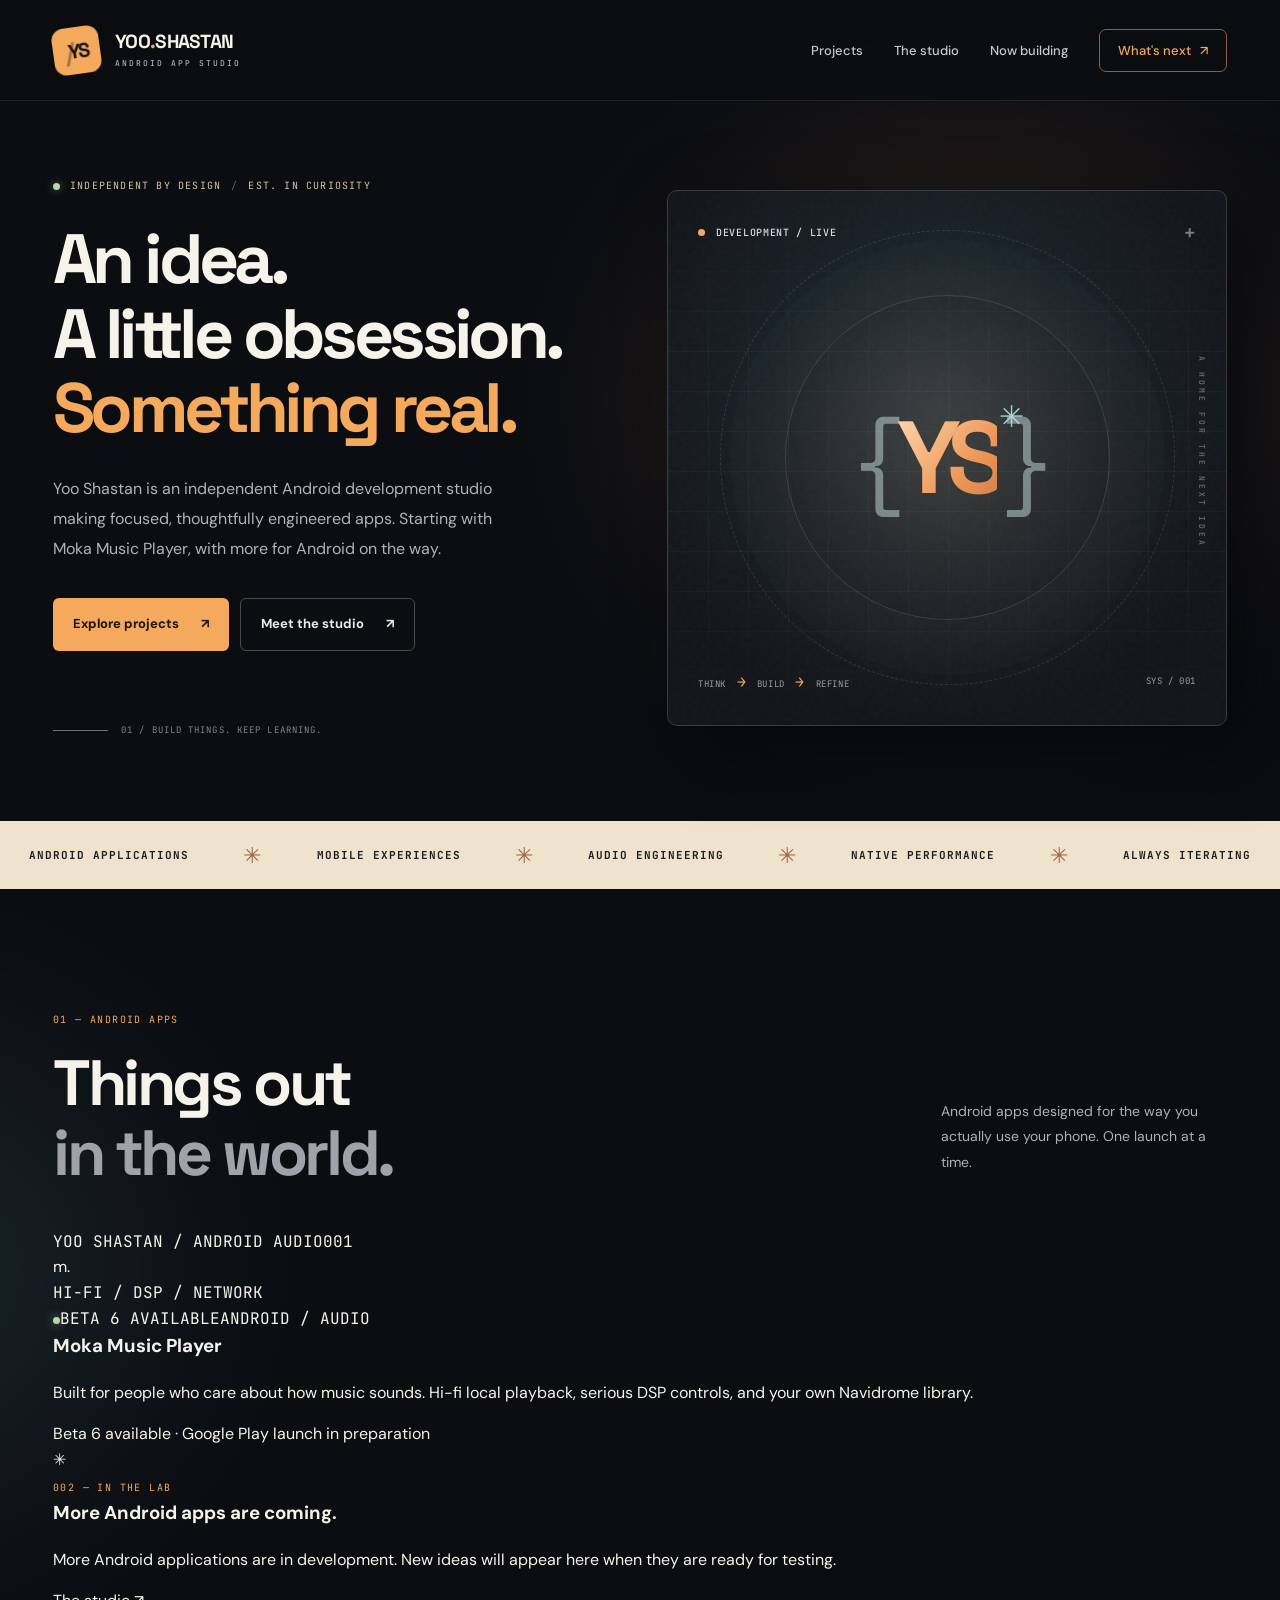
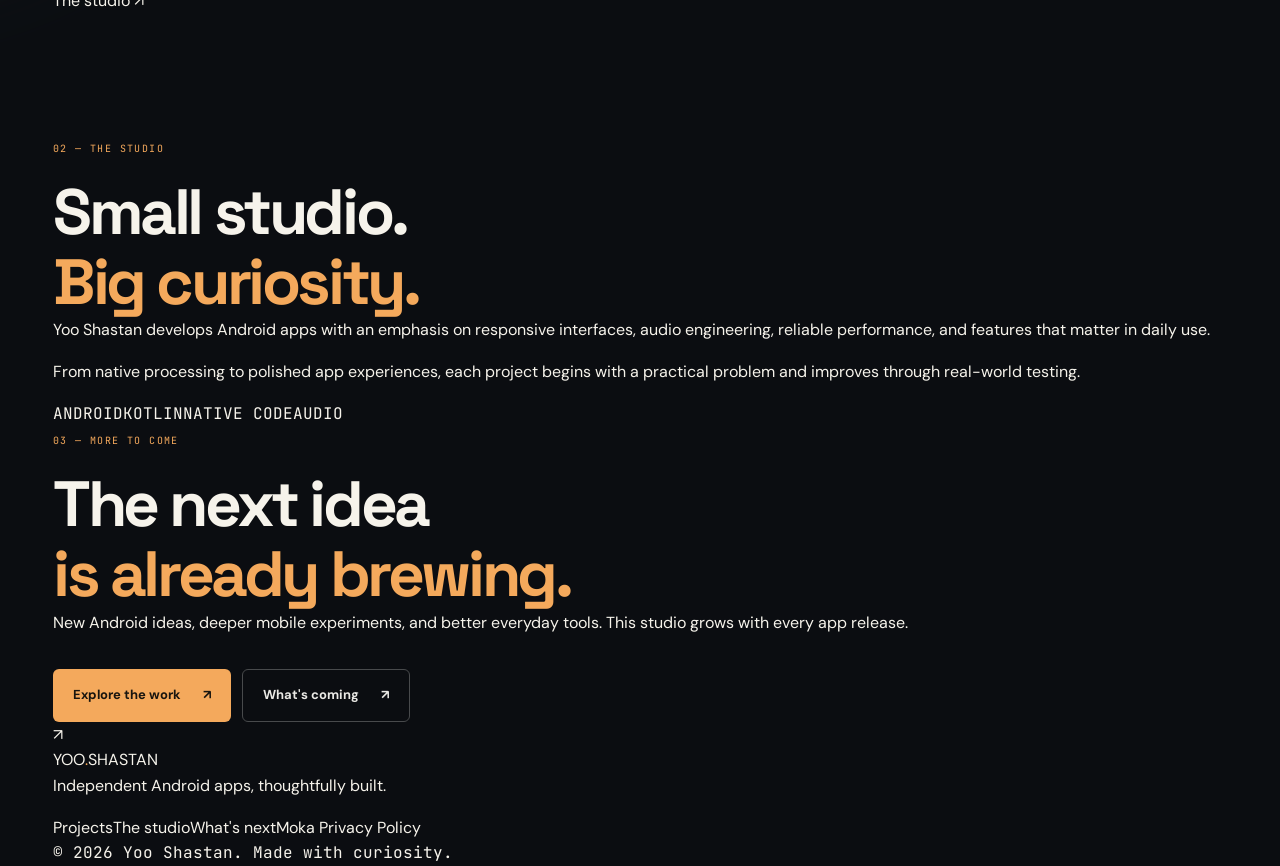
==== commit 7f61d3fc: "Add public Moka privacy policy link in studio site footer" ====
--- a/index.html
+++ b/index.html
@@ -84,6 +84,6 @@
 
     <section class="connect container" id="contact" aria-labelledby="connect-heading"><div class="connect-glow" aria-hidden="true"></div><div class="connect-content"><span class="section-no">03 — MORE TO COME</span><h2 id="connect-heading">The next idea<br><em>is already brewing.</em></h2><p>New Android ideas, deeper mobile experiments, and better everyday tools. This studio grows with every app release.</p><div class="connect-actions"><a class="btn btn-primary" href="#projects">Explore the work <span aria-hidden="true">↗</span></a><a class="btn btn-outline" href="#now">What's coming <span aria-hidden="true">↗</span></a></div></div><div class="connect-ornament" aria-hidden="true">↗</div></section>
   </main>
-  <footer class="footer container"><a class="footer-brand" href="#top">YOO<span>.</span>SHASTAN</a><p>Independent Android apps, thoughtfully built.</p><nav aria-label="Footer links"><a href="#projects">Projects</a><a href="#about">The studio</a><a href="#now">What's next</a></nav><div class="copyright">© <span id="year">2026</span> Yoo Shastan. Made with curiosity.</div></footer>
+  <footer class="footer container"><a class="footer-brand" href="#top">YOO<span>.</span>SHASTAN</a><p>Independent Android apps, thoughtfully built.</p><nav aria-label="Footer links"><a href="#projects">Projects</a><a href="#about">The studio</a><a href="#now">What's next</a><a href="moka/privacy/">Moka Privacy Policy</a></nav><div class="copyright">© <span id="year">2026</span> Yoo Shastan. Made with curiosity.</div></footer>
 </body>
 </html>
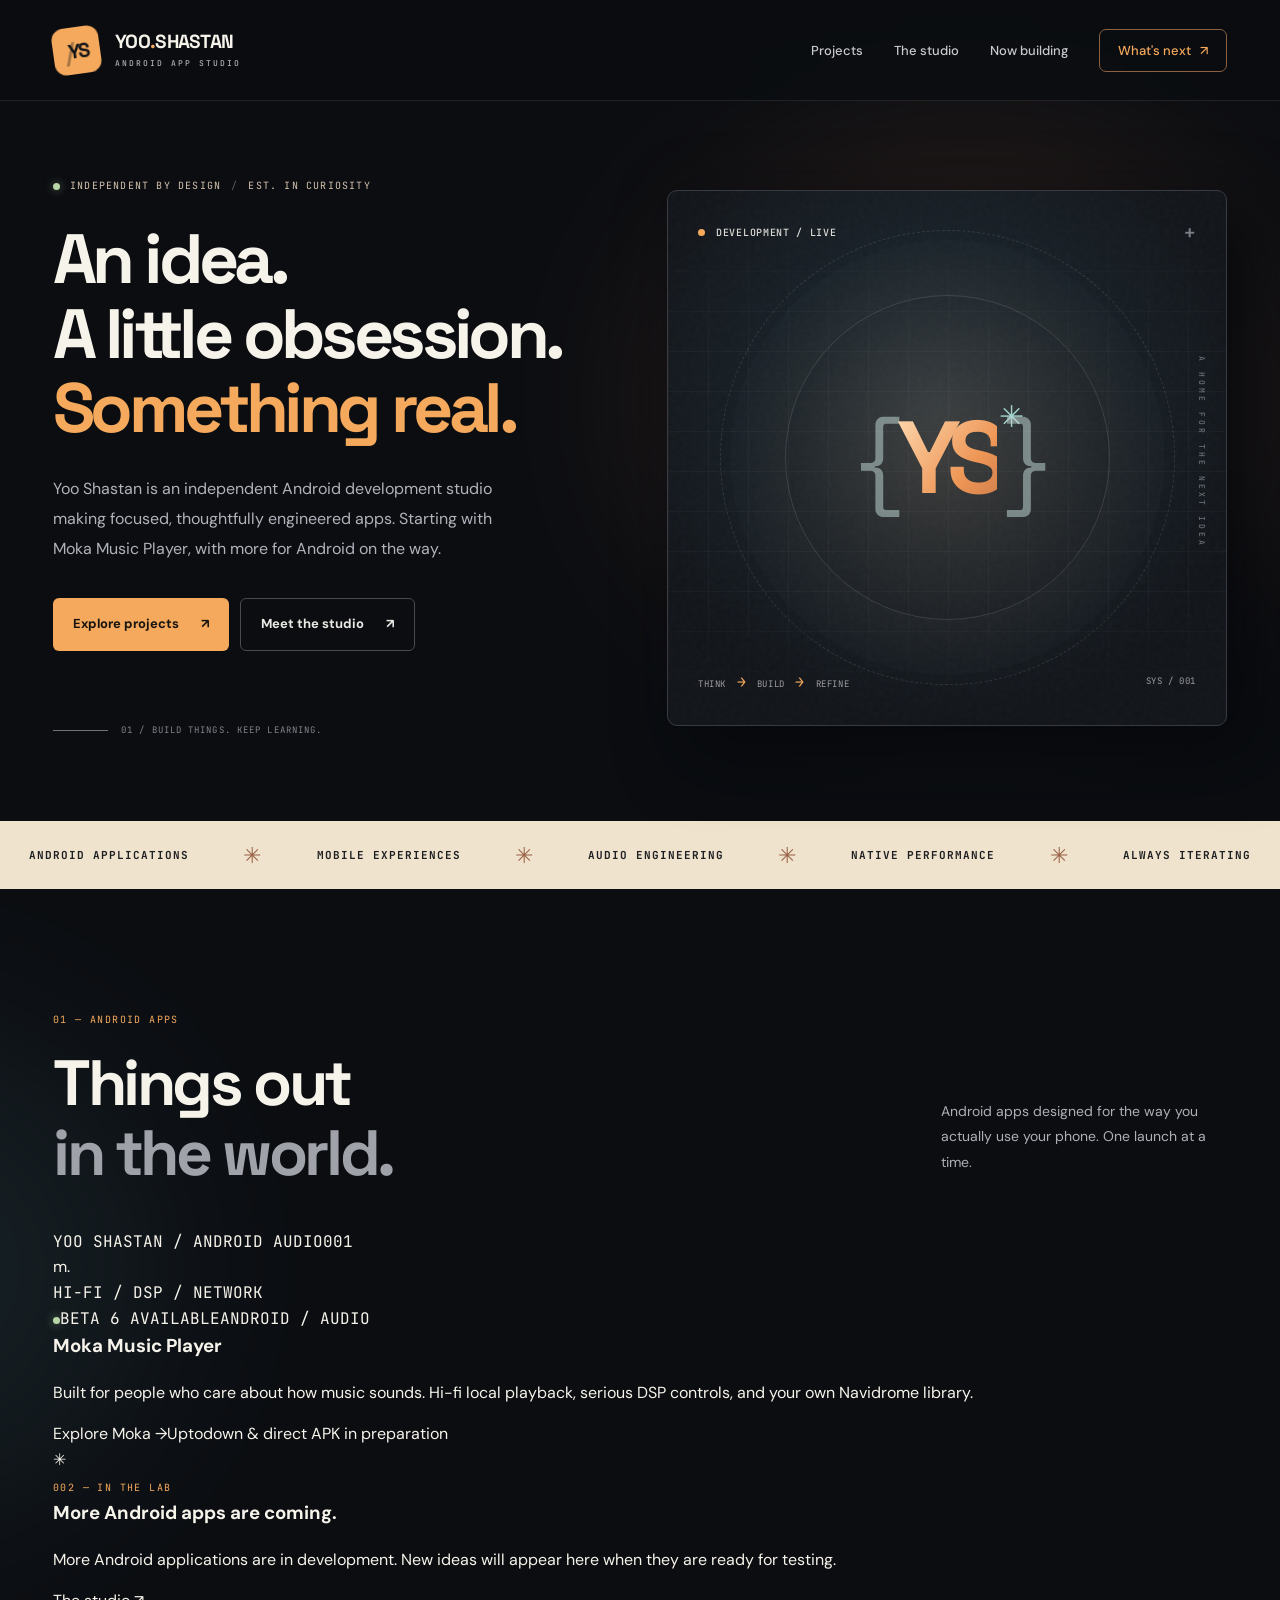
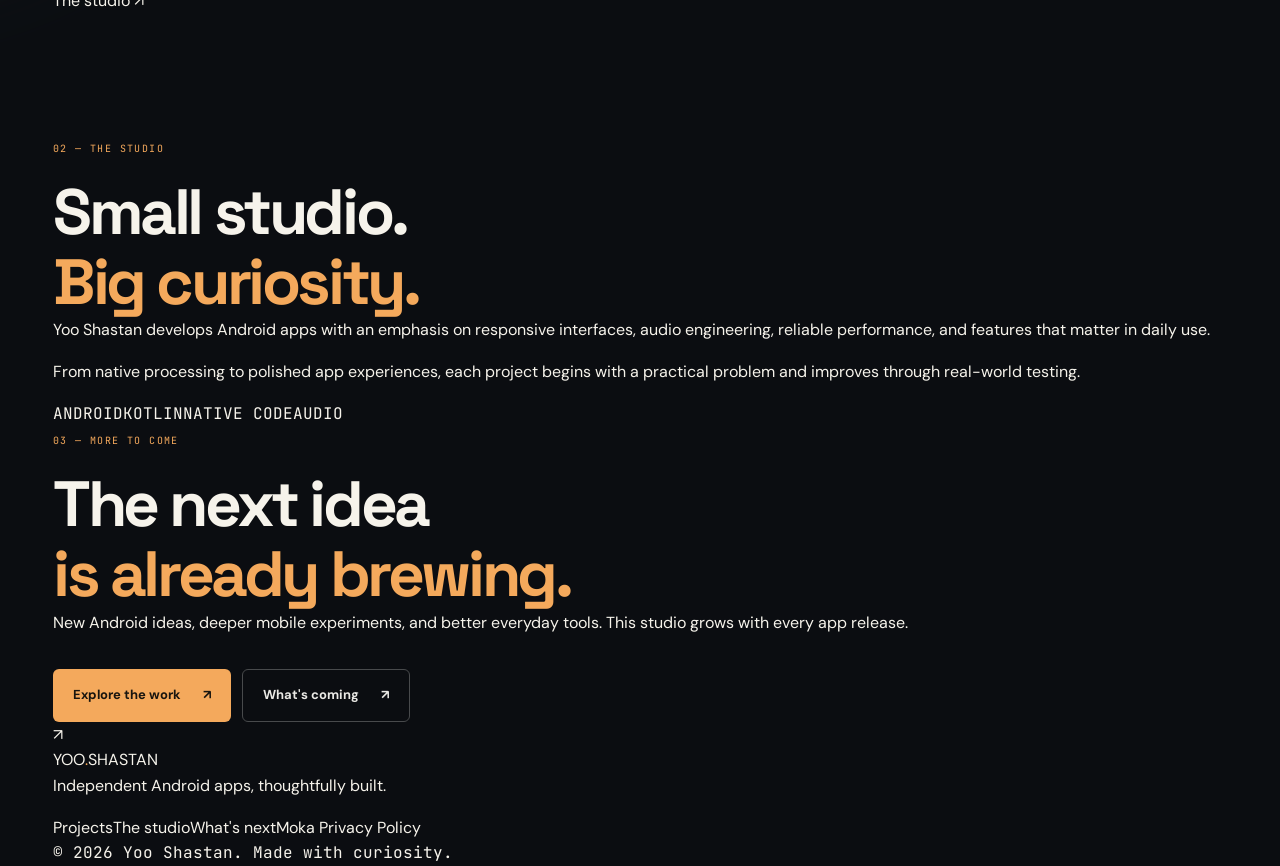
==== commit 80c49f7f: "Link Moka project card to branded download page; remove premature Google Play reference" ====
--- a/index.html
+++ b/index.html
@@ -73,7 +73,7 @@
             <div class="equalizer"><span style="--h:24px"></span><span style="--h:42px"></span><span style="--h:34px"></span><span style="--h:62px"></span><span style="--h:46px"></span><span style="--h:72px"></span><span style="--h:39px"></span><span style="--h:55px"></span><span style="--h:31px"></span><span style="--h:52px"></span><span style="--h:28px"></span><span style="--h:44px"></span></div>
             <span class="visual-corner">HI-FI / DSP / NETWORK</span>
           </div>
-          <div class="project-info"><div class="project-meta"><span class="chip chip-live"><i></i>BETA 6 AVAILABLE</span><span>ANDROID / AUDIO</span></div><h3>Moka Music Player</h3><p>Built for people who care about how music sounds. Hi-fi local playback, serious DSP controls, and your own Navidrome library.</p><div class="project-links"><span class="quiet-project-note">Beta 6 available · Google Play launch in preparation</span></div></div>
+          <div class="project-info"><div class="project-meta"><span class="chip chip-live"><i></i>BETA 6 AVAILABLE</span><span>ANDROID / AUDIO</span></div><h3>Moka Music Player</h3><p>Built for people who care about how music sounds. Hi-fi local playback, serious DSP controls, and your own Navidrome library.</p><div class="project-links"><a href="moka/" aria-label="Explore Moka Music Player">Explore Moka →</a><span class="quiet-project-note">Uptodown &amp; direct APK in preparation</span></div></div>
         </article>
 
       </div>
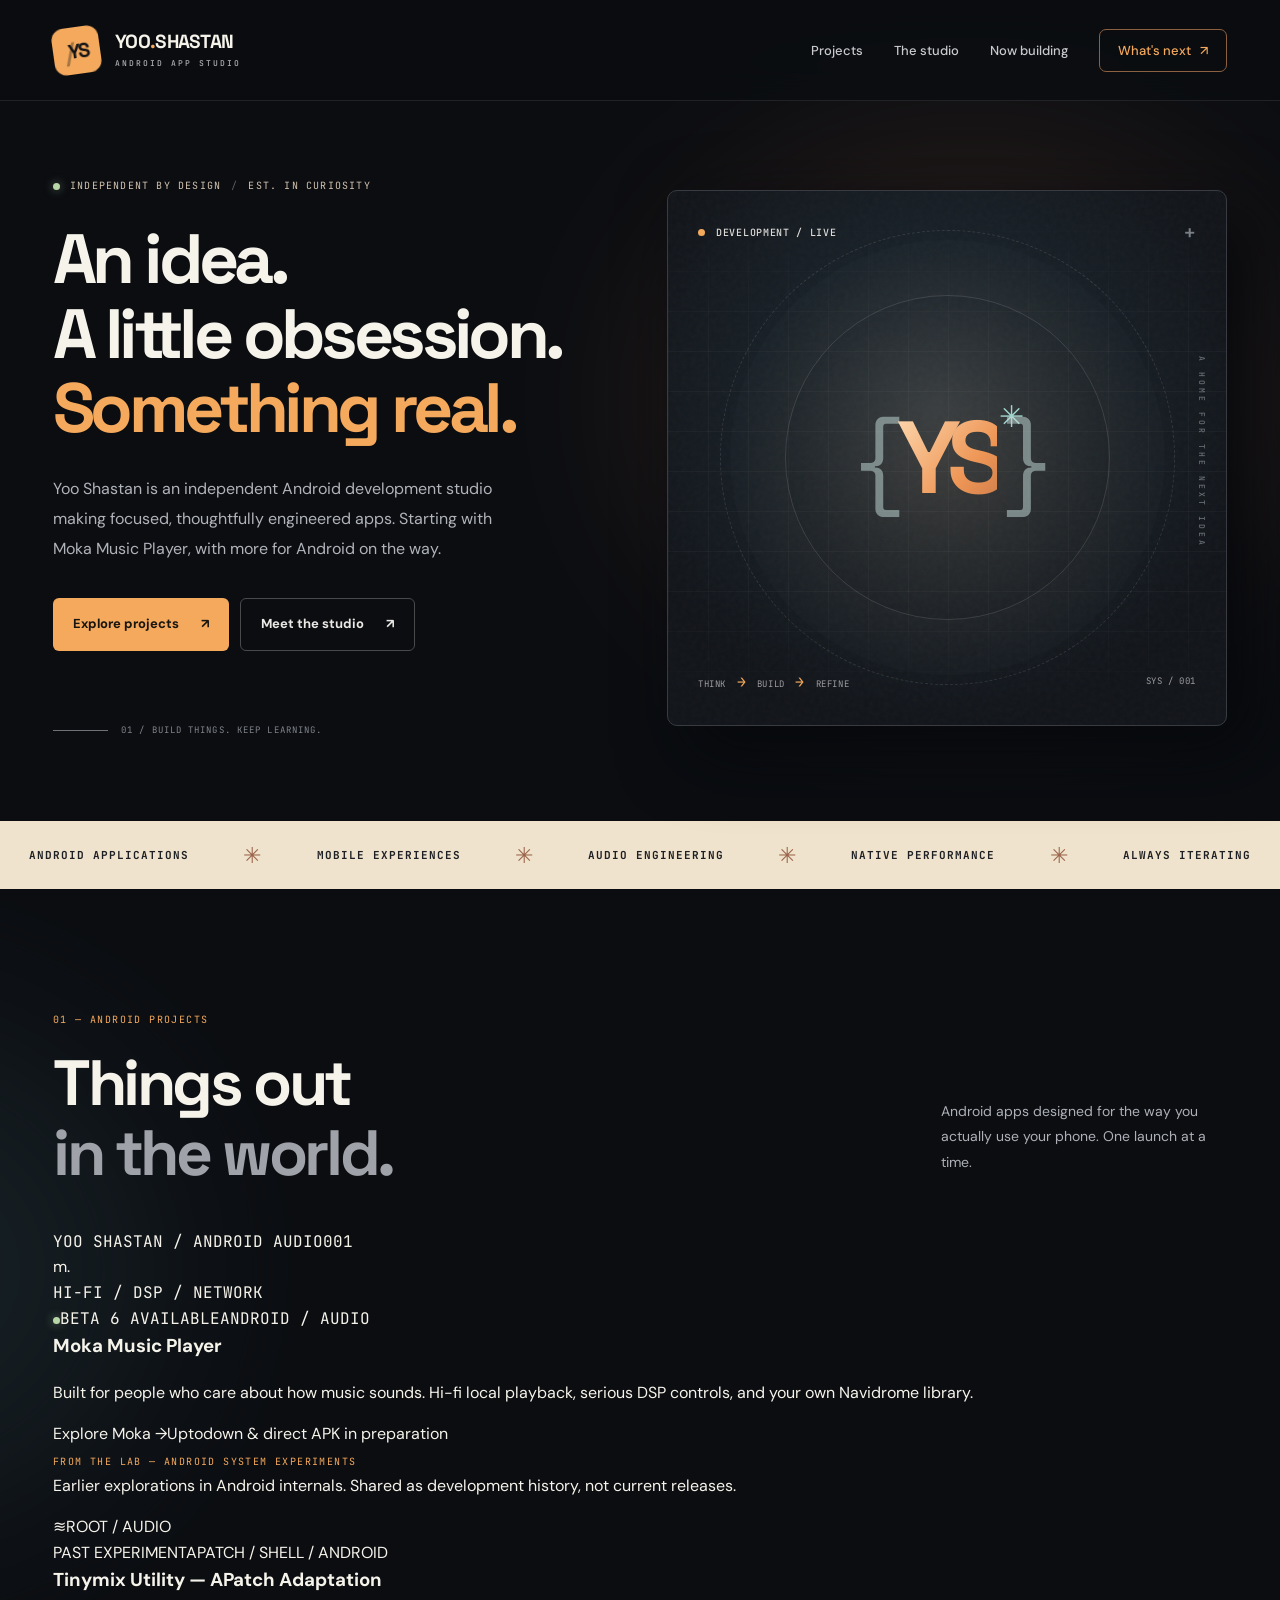
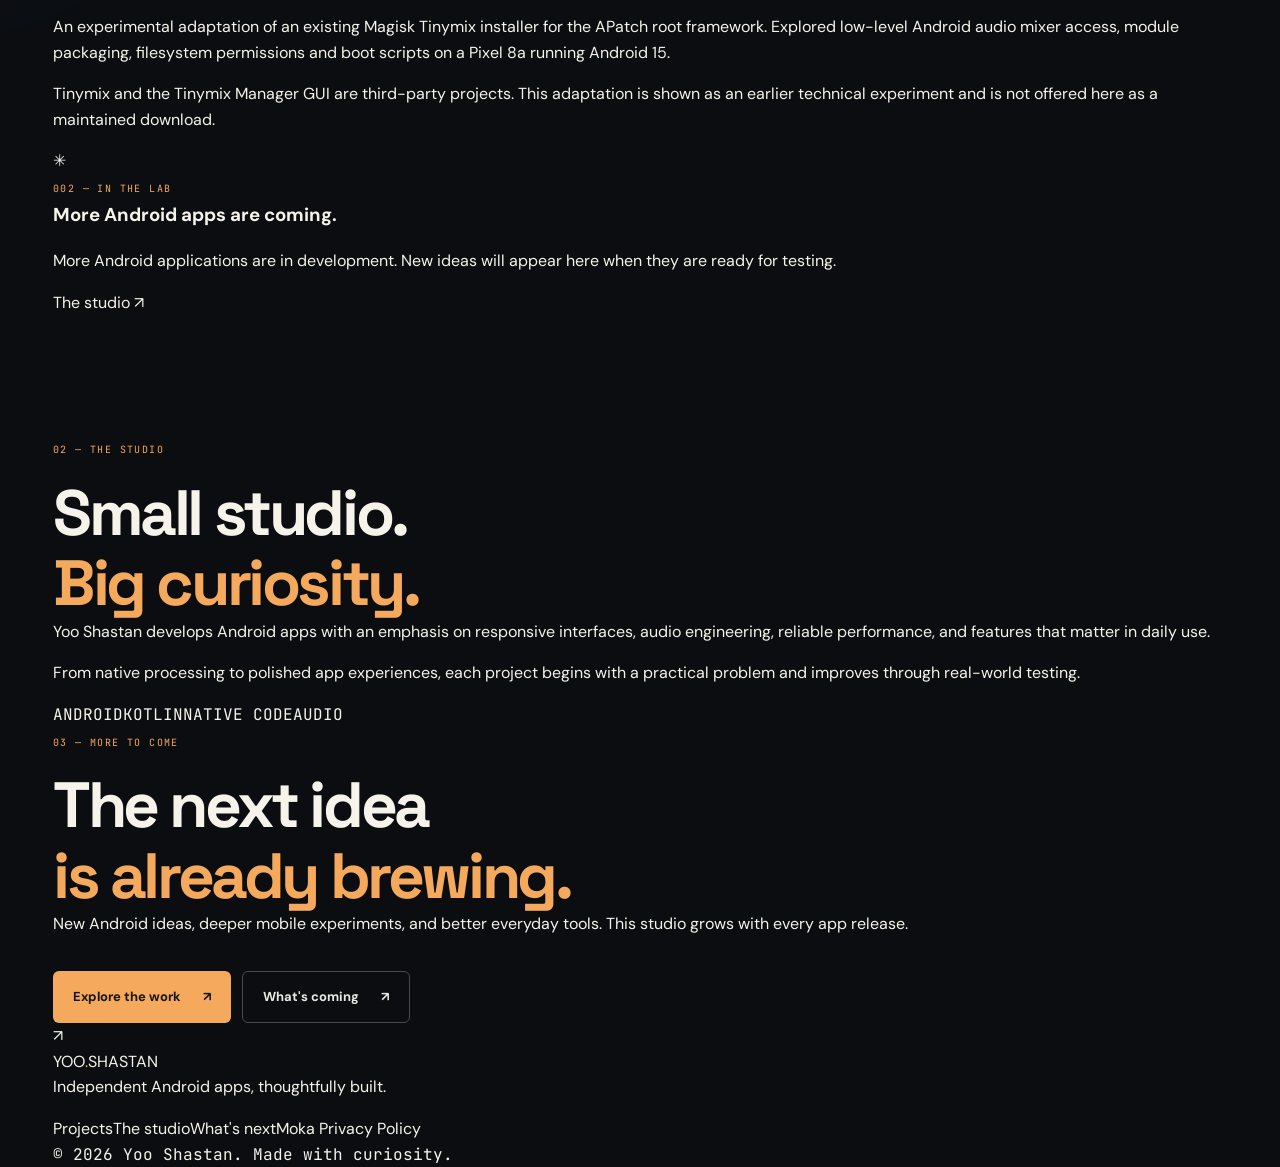
==== commit 3e4c889a: "Feature legacy Tinymix APatch experiment on studio site" ====
--- a/index.html
+++ b/index.html
@@ -64,7 +64,7 @@
     <section class="marquee-band" aria-label="Studio focus areas"><div class="marquee-inner"><span>ANDROID APPLICATIONS</span><i>✳</i><span>MOBILE EXPERIENCES</span><i>✳</i><span>AUDIO ENGINEERING</span><i>✳</i><span>NATIVE PERFORMANCE</span><i>✳</i><span>ALWAYS ITERATING</span></div></section>
 
     <section class="section container" id="projects" aria-labelledby="projects-heading">
-      <div class="section-top"><div><span class="section-no">01 — ANDROID APPS</span><h2 id="projects-heading">Things out<br><span class="muted-word">in the world.</span></h2></div><p>Android apps designed for the way you actually use your phone. One launch at a time.</p></div>
+      <div class="section-top"><div><span class="section-no">01 — ANDROID PROJECTS</span><h2 id="projects-heading">Things out<br><span class="muted-word">in the world.</span></h2></div><p>Android apps designed for the way you actually use your phone. One launch at a time.</p></div>
       <div class="project-grid">
         <article class="project-card moka-card">
           <div class="project-visual moka-visual" aria-hidden="true">
@@ -77,6 +77,19 @@
         </article>
 
       </div>
+      <div class="archive-heading">
+        <span class="section-no">FROM THE LAB — ANDROID SYSTEM EXPERIMENTS</span>
+        <p>Earlier explorations in Android internals. Shared as development history, not current releases.</p>
+      </div>
+      <article class="archive-card" aria-labelledby="tinymix-heading">
+        <div class="archive-visual" aria-hidden="true"><span class="archive-symbol">≋</span><span>ROOT / AUDIO</span></div>
+        <div class="archive-content">
+          <div class="archive-meta"><span class="archive-chip">PAST EXPERIMENT</span><span>APATCH / SHELL / ANDROID</span></div>
+          <h3 id="tinymix-heading">Tinymix Utility — APatch Adaptation</h3>
+          <p>An experimental adaptation of an existing Magisk Tinymix installer for the APatch root framework. Explored low-level Android audio mixer access, module packaging, filesystem permissions and boot scripts on a Pixel 8a running Android 15.</p>
+          <p class="archive-note">Tinymix and the Tinymix Manager GUI are third-party projects. This adaptation is shown as an earlier technical experiment and is not offered here as a maintained download.</p>
+        </div>
+      </article>
       <div class="future-card" id="now"><div class="future-icon" aria-hidden="true">✳</div><div class="future-content"><span class="section-no">002 — IN THE LAB</span><h3>More Android apps are coming.</h3><p>More Android applications are in development. New ideas will appear here when they are ready for testing.</p></div><a class="future-action" href="#about" aria-label="Learn about Yoo Shastan studio">The studio <span aria-hidden="true">↗</span></a></div>
     </section>
 
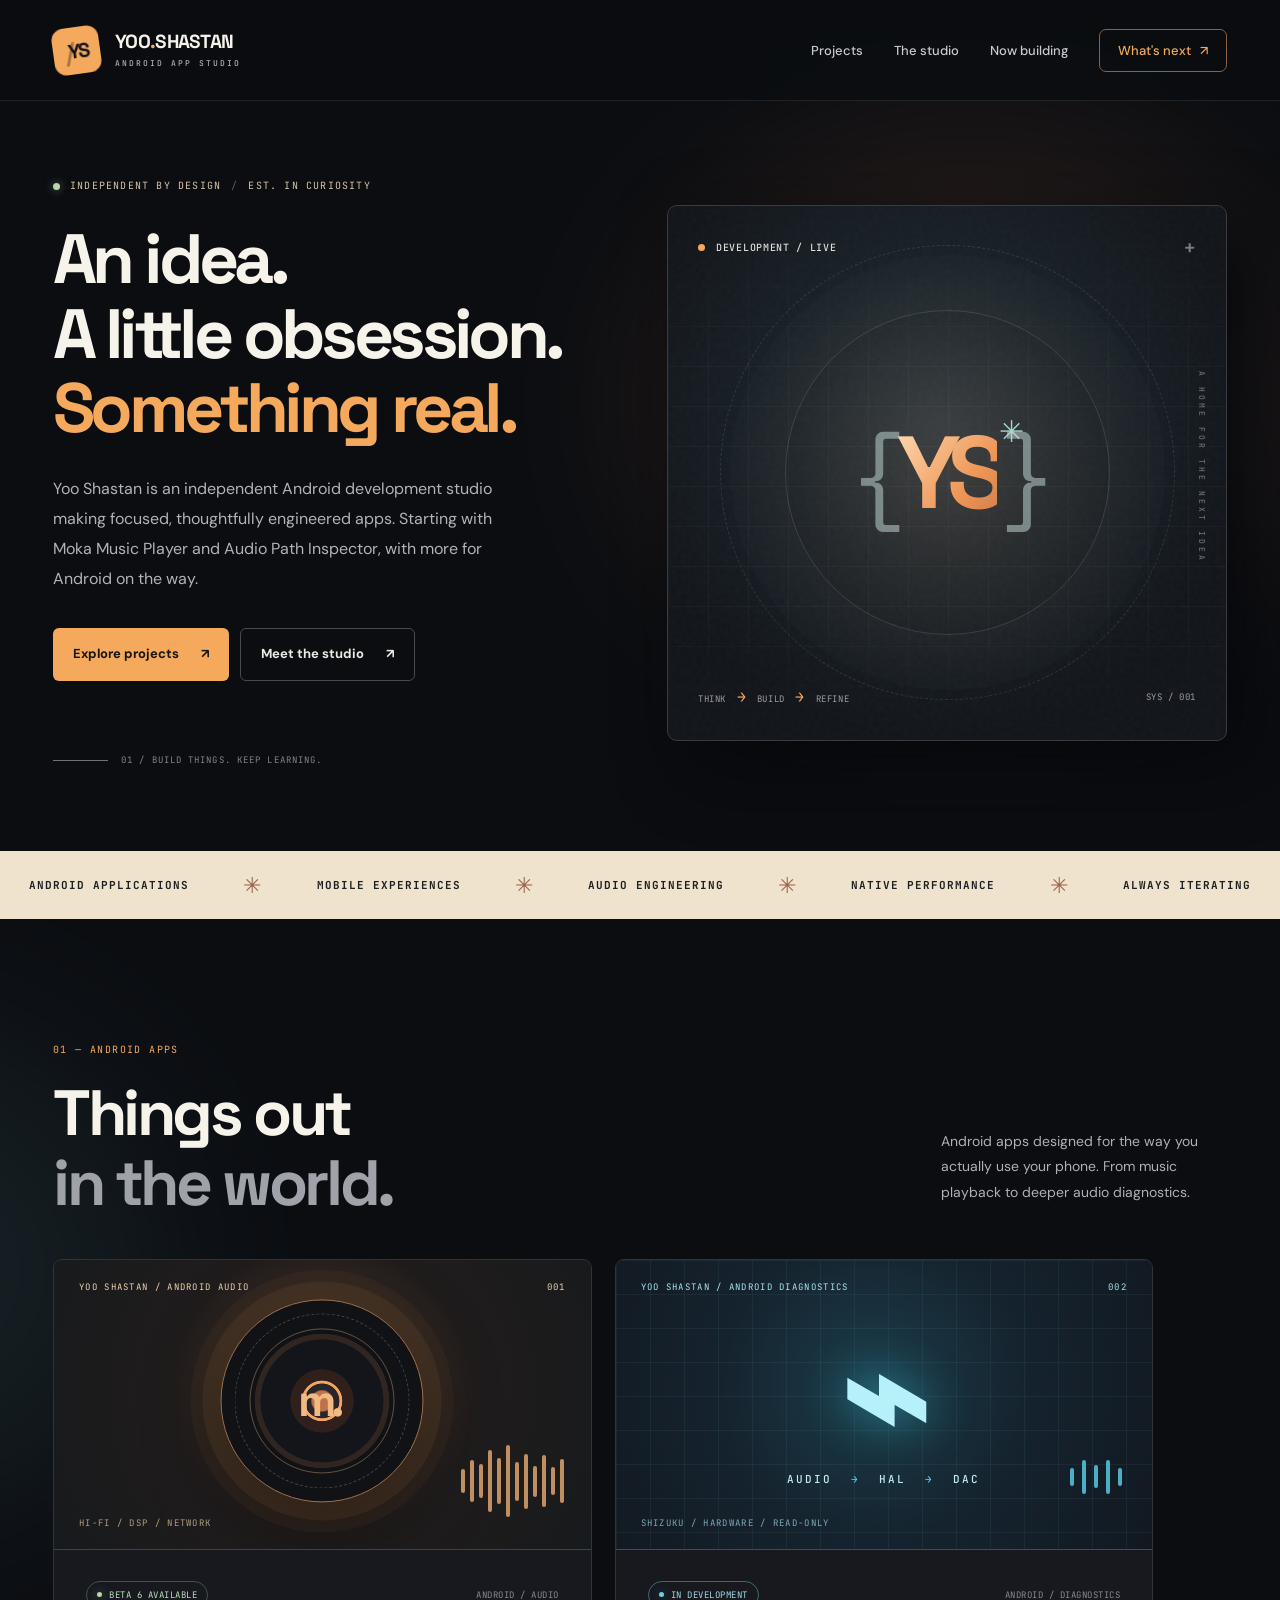
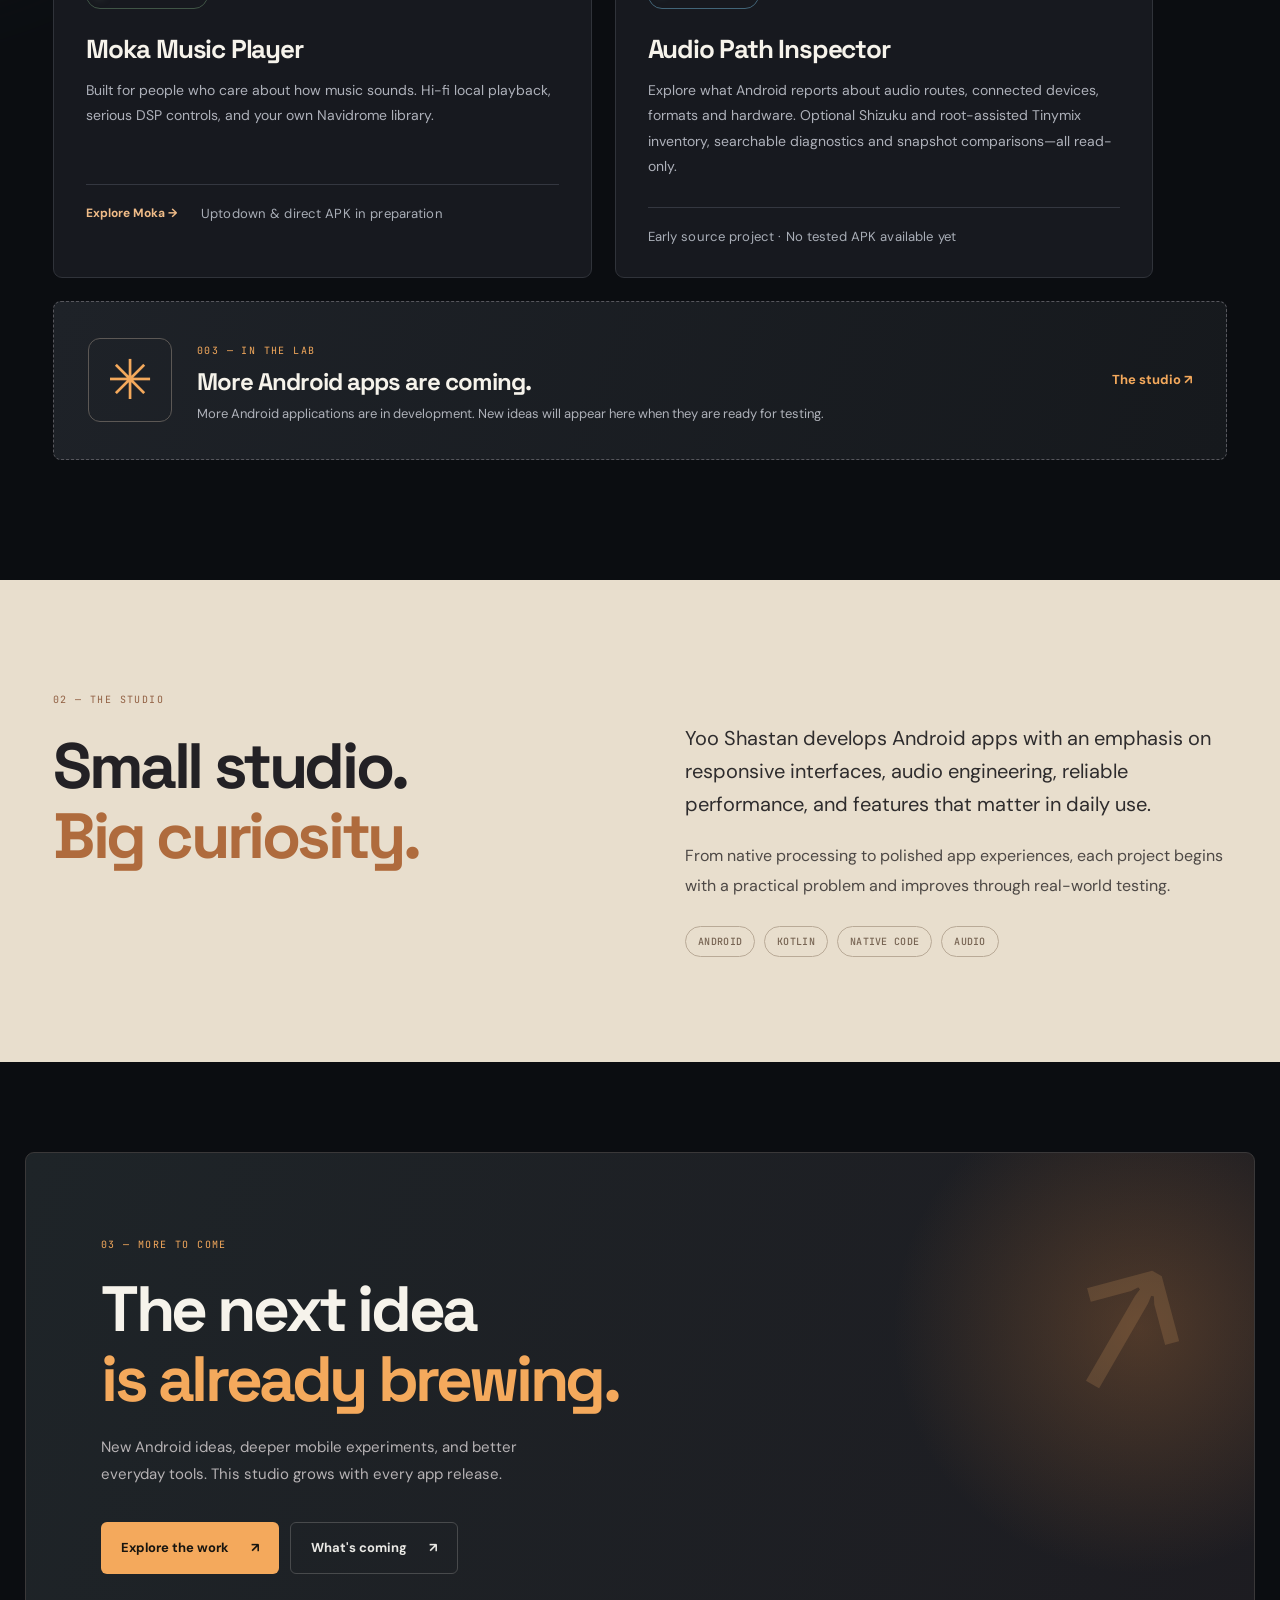
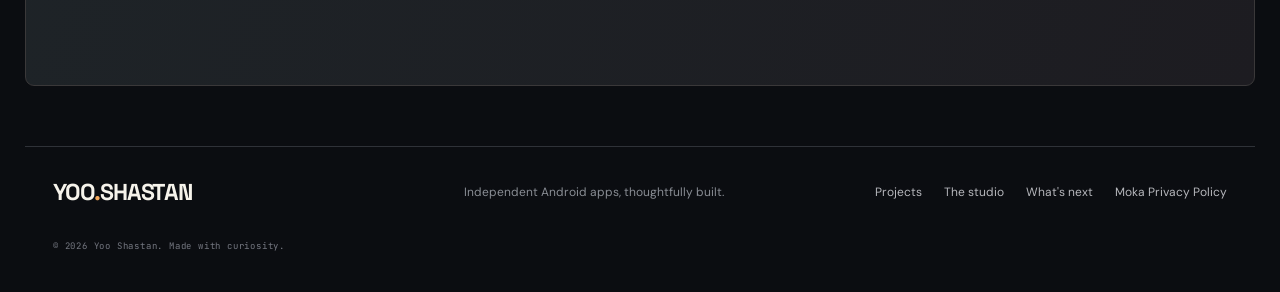
==== commit d1830c55: "Feature Audio Path Inspector on Yoo Shastan studio homepage" ====
--- a/index.html
+++ b/index.html
@@ -4,7 +4,7 @@
   <meta charset="utf-8">
   <meta name="viewport" content="width=device-width, initial-scale=1">
   <meta name="theme-color" content="#0b0d11">
-  <meta name="description" content="Yoo Shastan is an independent Android app studio. Discover Moka Music Player and upcoming Android applications.">
+  <meta name="description" content="Yoo Shastan is an independent Android app studio. Discover Moka Music Player, Audio Path Inspector, and upcoming Android applications.">
   <meta property="og:title" content="Yoo Shastan — Independent Android Apps">
   <meta property="og:description" content="Independently developed Android apps, built around thoughtful design and powerful features.">
   <meta property="og:type" content="website">
@@ -44,7 +44,7 @@
       <div class="hero-copy">
         <p class="eyebrow"><span class="status-light"></span> INDEPENDENT BY DESIGN <span class="eyebrow-dash">/</span> EST. IN CURIOSITY</p>
         <h1 id="hero-heading">An idea.<br>A little obsession.<br><em>Something real.</em></h1>
-        <p class="hero-intro">Yoo Shastan is an independent Android development studio making focused, thoughtfully engineered apps. Starting with Moka Music Player, with more for Android on the way.</p>
+        <p class="hero-intro">Yoo Shastan is an independent Android development studio making focused, thoughtfully engineered apps. Starting with Moka Music Player and Audio Path Inspector, with more for Android on the way.</p>
         <div class="hero-actions">
           <a class="btn btn-primary" href="#projects">Explore projects <span aria-hidden="true">↗</span></a>
           <a class="btn btn-outline" href="#about">Meet the studio <span aria-hidden="true">↗</span></a>
@@ -64,7 +64,7 @@
     <section class="marquee-band" aria-label="Studio focus areas"><div class="marquee-inner"><span>ANDROID APPLICATIONS</span><i>✳</i><span>MOBILE EXPERIENCES</span><i>✳</i><span>AUDIO ENGINEERING</span><i>✳</i><span>NATIVE PERFORMANCE</span><i>✳</i><span>ALWAYS ITERATING</span></div></section>
 
     <section class="section container" id="projects" aria-labelledby="projects-heading">
-      <div class="section-top"><div><span class="section-no">01 — ANDROID PROJECTS</span><h2 id="projects-heading">Things out<br><span class="muted-word">in the world.</span></h2></div><p>Android apps designed for the way you actually use your phone. One launch at a time.</p></div>
+      <div class="section-top"><div><span class="section-no">01 — ANDROID APPS</span><h2 id="projects-heading">Things out<br><span class="muted-word">in the world.</span></h2></div><p>Android apps designed for the way you actually use your phone. From music playback to deeper audio diagnostics.</p></div>
       <div class="project-grid">
         <article class="project-card moka-card">
           <div class="project-visual moka-visual" aria-hidden="true">
@@ -76,21 +76,18 @@
           <div class="project-info"><div class="project-meta"><span class="chip chip-live"><i></i>BETA 6 AVAILABLE</span><span>ANDROID / AUDIO</span></div><h3>Moka Music Player</h3><p>Built for people who care about how music sounds. Hi-fi local playback, serious DSP controls, and your own Navidrome library.</p><div class="project-links"><a href="moka/" aria-label="Explore Moka Music Player">Explore Moka →</a><span class="quiet-project-note">Uptodown &amp; direct APK in preparation</span></div></div>
         </article>
 
+        <article class="project-card inspector-card">
+          <div class="project-visual inspector-visual" aria-hidden="true">
+            <div class="visual-topline"><span>YOO SHASTAN / ANDROID DIAGNOSTICS</span><span>002</span></div>
+            <div class="inspector-symbol"><span class="inspector-wave">⌁</span><span class="inspector-route">AUDIO <b>→</b> HAL <b>→</b> DAC</span></div>
+            <div class="inspector-trace"><span></span><span></span><span></span><span></span><span></span></div>
+            <span class="visual-corner">SHIZUKU / HARDWARE / READ-ONLY</span>
+          </div>
+          <div class="project-info"><div class="project-meta"><span class="chip chip-dev"><i></i>IN DEVELOPMENT</span><span>ANDROID / DIAGNOSTICS</span></div><h3>Audio Path Inspector</h3><p>Explore what Android reports about audio routes, connected devices, formats and hardware. Optional Shizuku and root-assisted Tinymix inventory, searchable diagnostics and snapshot comparisons—all read-only.</p><div class="project-links"><span class="quiet-project-note">Early source project · No tested APK available yet</span></div></div>
+        </article>
+
       </div>
-      <div class="archive-heading">
-        <span class="section-no">FROM THE LAB — ANDROID SYSTEM EXPERIMENTS</span>
-        <p>Earlier explorations in Android internals. Shared as development history, not current releases.</p>
-      </div>
-      <article class="archive-card" aria-labelledby="tinymix-heading">
-        <div class="archive-visual" aria-hidden="true"><span class="archive-symbol">≋</span><span>ROOT / AUDIO</span></div>
-        <div class="archive-content">
-          <div class="archive-meta"><span class="archive-chip">PAST EXPERIMENT</span><span>APATCH / SHELL / ANDROID</span></div>
-          <h3 id="tinymix-heading">Tinymix Utility — APatch Adaptation</h3>
-          <p>An experimental adaptation of an existing Magisk Tinymix installer for the APatch root framework. Explored low-level Android audio mixer access, module packaging, filesystem permissions and boot scripts on a Pixel 8a running Android 15.</p>
-          <p class="archive-note">Tinymix and the Tinymix Manager GUI are third-party projects. This adaptation is shown as an earlier technical experiment and is not offered here as a maintained download.</p>
-        </div>
-      </article>
-      <div class="future-card" id="now"><div class="future-icon" aria-hidden="true">✳</div><div class="future-content"><span class="section-no">002 — IN THE LAB</span><h3>More Android apps are coming.</h3><p>More Android applications are in development. New ideas will appear here when they are ready for testing.</p></div><a class="future-action" href="#about" aria-label="Learn about Yoo Shastan studio">The studio <span aria-hidden="true">↗</span></a></div>
+      <div class="future-card" id="now"><div class="future-icon" aria-hidden="true">✳</div><div class="future-content"><span class="section-no">003 — IN THE LAB</span><h3>More Android apps are coming.</h3><p>More Android applications are in development. New ideas will appear here when they are ready for testing.</p></div><a class="future-action" href="#about" aria-label="Learn about Yoo Shastan studio">The studio <span aria-hidden="true">↗</span></a></div>
     </section>
 
     <section class="about-shell" id="about" aria-labelledby="about-heading"><div class="container about-grid"><div><span class="section-no">02 — THE STUDIO</span><h2 id="about-heading">Small studio.<br><em>Big curiosity.</em></h2></div><div class="about-right"><p>Yoo Shastan develops Android apps with an emphasis on responsive interfaces, audio engineering, reliable performance, and features that matter in daily use.</p><p>From native processing to polished app experiences, each project begins with a practical problem and improves through real-world testing.</p><div class="pill-row"><span>ANDROID</span><span>KOTLIN</span><span>NATIVE CODE</span><span>AUDIO</span></div></div></div></section>
--- a/styles.css
+++ b/styles.css
@@ -1,5 +1,19 @@
 :root{--bg:#0b0d11;--surface:#13161b;--surface-2:#1b1f25;--line:#2c3038;--text:#f6f3eb;--muted:#a2a5ae;--accent:#f4a95c;--teal:#a1d3cd;--ink:#121418;--space:'Space Grotesk',sans-serif;--body:'DM Sans',sans-serif;--mono:'JetBrains Mono',monospace}
-*{box-sizing:border-box}html{scroll-behavior:smooth;overflow-x:clip}body{margin:0;background:var(--bg);color:var(--text);font:16px/1.6 var(--body);overflow-x:hidden}a{color:inherit;text-decoration:none}button{font:inherit}::selection{background:var(--accent);color:var(--ink)}.container{max-width:1230px;margin-inline:auto;padding-inline:28px}.skip-link{position:absolute;top:-70px;left:14px;padding:10px 14px;background:var(--accent);color:var(--ink);z-index:100}.skip-link:focus{top:10px}.ambient{position:absolute;pointer-events:none;border-radius:50%;filter:blur(95px);opacity:.23;z-index:-1}.ambient-one{width:620px;height:500px;right:0;top:150px;background:#986043}.ambient-two{width:580px;height:500px;left:-420px;top:1020px;background:#395960}.site-header{position:relative;z-index:30;border-bottom:1px solid rgba(255,255,255,.09);background:rgba(11,13,17,.78);backdrop-filter:blur(18px)}.nav-wrap{display:flex;align-items:center;justify-content:space-between;gap:20px;height:100px}.brand{display:flex;align-items:center;gap:15px;flex-shrink:0}.brand-glyph{display:flex;justify-content:center;align-items:center;position:relative;width:47px;height:47px;background:var(--accent);color:var(--ink);border-radius:12px;transform:rotate(-8deg);font:700 20px var(--space);letter-spacing:-2px}.glyph-slash{font:600 26px var(--space);opacity:.35;margin-right:-5px}.brand-type{display:block;font:700 19px/.95 var(--space);letter-spacing:-.7px}.brand-dot,.footer-brand span{color:var(--accent)}.brand-type small{display:block;margin-top:8px;font:500 8px/1 var(--mono);letter-spacing:2px;color:#aeb0b4}.site-nav{display:flex;align-items:center;gap:31px}.site-nav>a{font:500 13px var(--body);color:#c9cacd;transition:color .2s}.site-nav>a:hover,.site-nav>a:focus-visible,.footer a:hover{color:var(--accent)}.site-nav .nav-contact{color:var(--accent);padding:12px 18px;border:1px solid #8c6140;border-radius:7px}.nav-contact span{margin-left:6px}.menu-toggle{display:none}.hero{min-height:702px;display:grid;grid-template-columns:1fr 1fr;gap:54px;align-items:center;padding-block:77px 84px}.eyebrow,.section-no,.hero-footnote,.art-axis,.art-index,.visual-topline,.visual-corner,.project-meta,.chip,.pill-row,.copyright{font-family:var(--mono)}.eyebrow{display:flex;align-items:center;gap:10px;font-size:10px;letter-spacing:1.2px;color:#d4c3af}.eyebrow-dash{color:#5b5e65}.status-light,.chip i{display:inline-block;width:7px;height:7px;border-radius:50%;background:#b8d7a7;box-shadow:0 0 10px rgba(184,215,167,.5)}h1,h2,h3,p{margin-top:0}.hero h1{font:700 clamp(48px,5.45vw,77px)/1.07 var(--space);letter-spacing:-4.6px;margin:28px 0 28px;white-space:nowrap}.hero h1 em,.about-grid h2 em,.connect h2 em{font-style:normal;color:var(--accent)}.hero-intro{color:#b1b3bb;max-width:470px;font-size:16px;line-height:1.88}.hero-actions,.connect-actions{display:flex;flex-wrap:wrap;gap:11px;margin-top:34px}.btn{display:inline-flex;align-items:center;justify-content:center;gap:22px;padding:15px 20px;border-radius:6px;font-size:13px;font-weight:700;transition:transform .2s,border-color .2s,background .2s}.btn:hover{transform:translateY(-3px)}.btn-primary{background:var(--accent);color:#18150f}.btn-primary:hover{background:#ffc38b}.btn-outline{border:1px solid #484a4c;color:#eae9e5}.btn-outline:hover{border-color:var(--accent)}.hero-footnote{margin-top:72px;display:flex;align-items:center;gap:13px;font-size:9px;color:#80848b;letter-spacing:1.1px}.hero-footnote .line{width:55px;height:1px;background:#6f7278}.hero-art{min-height:536px;position:relative;isolation:isolate;overflow:hidden;background:radial-gradient(circle at 48% 40%,#24313a 0,#182128 35%,#111419 75%);border:1px solid #383b42;border-radius:10px;box-shadow:25px 24px 70px #06080c;display:flex;align-items:center;justify-content:center}.hero-art::before{content:"";position:absolute;inset:0;background-image:linear-gradient(to right,#ffffff08 1px,transparent 1px),linear-gradient(to bottom,#ffffff08 1px,transparent 1px);background-size:40px 40px;mask-image:linear-gradient(to bottom,transparent,#000 30%,#000 75%,transparent)}.hero-art::after{content:"";position:absolute;width:430px;height:430px;border-radius:50%;background:radial-gradient(circle,#faad6d20,transparent 70%);z-index:-1}.hero-art-grain{position:absolute;inset:0;opacity:.25;background-image:url("data:image/svg+xml,%3Csvg viewBox='0 0 180 180' xmlns='http://www.w3.org/2000/svg'%3E%3Cfilter id='n'%3E%3CfeTurbulence type='fractalNoise' baseFrequency='.6' numOctaves='3' stitchTiles='stitch'/%3E%3C/filter%3E%3Crect width='100%25' height='100%25' filter='url(%23n)' opacity='.14'/%3E%3C/svg%3E");pointer-events:none}.orbit{position:absolute;aspect-ratio:1;border-radius:50%;border:1px solid #ffffff20}.orbit-one{width:325px;box-shadow:0 0 0 55px #ffffff03}.orbit-two{width:455px;border-style:dashed;border-color:#ffffff1d;animation:spin 110s linear infinite}.diagram-pill{position:absolute;top:29px;left:30px;right:30px;display:flex;gap:11px;align-items:center;color:#dddcd7;font:500 10px var(--mono);letter-spacing:.7px}.diagram-pill .pip{display:block;width:7px;height:7px;border-radius:50%;background:var(--accent)}.mini-plus{margin-left:auto;font-size:19px;color:#7b8088}.art-symbol{position:relative;z-index:3;display:flex;align-items:center;gap:8px;font:700 clamp(60px,8vw,120px) var(--space);letter-spacing:-12px}.symbol-left,.symbol-right{color:#c0d8d4;opacity:.53;font-weight:400}.symbol-core{position:relative;background:linear-gradient(130deg,#ffe2bc 0%,#ee9656 65%,#c87849);-webkit-background-clip:text;background-clip:text;color:transparent}.spark{position:absolute;top:4%;right:-15%;color:var(--teal);font:400 30px var(--space);-webkit-text-fill-color:var(--teal)}.art-bottom{position:absolute;bottom:31px;left:30px;right:30px;display:flex;align-items:center;justify-content:space-between}.art-axis,.art-index{color:#9c9ca1;font-size:9px;letter-spacing:.6px}.art-axis b{color:var(--accent);font-size:15px;padding:0 5px}.art-side-label{position:absolute;right:-72px;top:48%;transform:rotate(90deg);font:500 8px var(--mono);letter-spacing:3px;color:#6a7076}.marquee-band{padding:20px 0;background:#f0e3cd;color:#1e2024;overflow:hidden}.marquee-inner{display:flex;gap:26px;align-items:center;justify-content:space-around;max-width:1350px;min-width:1050px;padding:0 15px;margin:auto;white-space:nowrap;font:700 11px var(--mono);letter-spacing:1px}.marquee-inner i{color:#9b654b;font:normal 22px var(--space)}.section{padding-block:116px 120px}.section-top{display:flex;justify-content:space-between;align-items:end;gap:35px;margin-bottom:40px}.section-no{font-size:10px;color:var(--accent);letter-spacing:1.4px}.section-top h2,.about-grid h2,.connect h2{font:700 clamp(42px,5vw,66px)/1.1 var(--space);letter-spacing:-3.4px;margin:17px 0 0}.muted-word{color:#a0a2a9}.section-top>p{max-width:286px;color:#adb0b7;line-height:1.8;font-size:14px}.project-grid{display:grid;grid-template-columns:minmax(0,1fr);gap:23px;max-width:760px.project-card{border:1px solid #30333a;border-radius:9px;overflow:hidden;background:#17191f;transition:transform .22s,border-color .22s}.project-card:hover{transform:translateY(-5px);border-color:#6a5e53}.project-visual{height:329px;position:relative;overflow:hidden}.moka-visual{background:radial-gradient(circle at 50% 46%,#573b2a,#201c1c 49%,#171a1d);border-bottom:1px solid #49413e}.visual-topline,.visual-corner{position:absolute;left:25px;right:25px;display:flex;justify-content:space-between;font-size:9px;letter-spacing:1.3px;color:#ead2b0}.visual-topline{top:20px}.visual-corner{bottom:18px;opacity:.7}.moka-disc{position:absolute;top:51%;left:50%;width:203px;height:203px;transform:translate(-50%,-53%);border-radius:50%;display:grid;place-items:center;background:radial-gradient(circle,#be724b 0 7%,#29252a 8% 12%,#f2a560 12.5% 14%,#301f1b 14.5% 22%,#13151a 22.5% 43%,#312521 43.5% 47%,#101215 47.5% 100%);border:1px solid #9e704c;box-shadow:0 0 0 18px #f5ad5810,0 0 0 30px #f5ad5809,0 20px 70px #0009}.moka-center{position:relative;z-index:4;font:700 45px var(--space);letter-spacing:-5px;color:#f2ba83;transform:translateX(-4px)}.disc-ring{position:absolute;border:1px solid #ffca9259;border-radius:50%;inset:28px}.disc-ring-b{inset:13px;border-style:dashed;border-color:#ffffff35}.equalizer{position:absolute;bottom:30px;right:27px;display:flex;align-items:center;gap:5px;height:75px}.equalizer span{height:var(--h);width:4px;border-radius:5px;background:#e9ad74;opacity:.8}.project-info{padding:31px 32px 30px}.project-meta{display:flex;align-items:center;justify-content:space-between;gap:12px;color:#858990;font-size:9px;letter-spacing:.5px}.chip{border:1px solid #405546;border-radius:30px;display:flex;align-items:center;gap:7px;padding:6px 10px;color:#bde0bd;font-size:9px}.chip i{width:5px;height:5px}.project-info h3{font:700 26px var(--space);letter-spacing:-1.2px;margin:23px 0 12px;display:flex;justify-content:space-between}.external-mark{font:normal 21px var(--space);color:var(--accent)}.project-info p{font-size:14px;line-height:1.8;color:#aeb1ba;min-height:78px}.project-links{display:flex;flex-wrap:wrap;align-items:center;gap:24px;border-top:1px solid #343740;margin-top:28px;padding-top:19px}.project-links a{color:#f0bc88;font-size:12px;font-weight:700}.project-links a:hover{text-decoration:underline;text-underline-offset:4px}.future-card{display:flex;align-items:center;gap:25px;margin-top:23px;border:1px dashed #57575d;border-radius:8px;background:linear-gradient(110deg,#1e2228,#16191d);padding:34px}.future-icon{display:grid;place-items:center;flex-shrink:0;width:84px;height:84px;border:1px solid #5c5855;border-radius:12px;color:var(--accent);font:normal 55px var(--space)}.future-content{flex:1}.future-content h3{font:700 24px var(--space);letter-spacing:-1px;margin:5px 0 7px}.future-content p{margin:0;color:#aeb1b9;font-size:13px}.future-action{white-space:nowrap;color:var(--accent);font-weight:700;font-size:13px}.future-action:hover{text-decoration:underline;text-underline-offset:4px}.about-shell{background:#e8decd;color:#232125;padding:105px 0}.about-grid{display:grid;grid-template-columns:1fr 1fr;gap:90px}.about-grid .section-no{color:#916043}.about-grid h2{margin-top:20px}.about-grid h2 em{color:#af6b3d}.about-right{padding-top:37px}.about-right p{font-size:16px;line-height:1.85;color:#4d4845}.about-right p:first-child{font-size:20px;color:#2e2c2d;line-height:1.65}.about-right a{text-decoration:underline;text-decoration-color:#b67b4d;text-underline-offset:5px}.pill-row{display:flex;flex-wrap:wrap;gap:9px;margin-top:26px}.pill-row span{font:500 10px var(--mono);letter-spacing:.3px;border:1px solid #b9aa97;border-radius:20px;padding:8px 12px;color:#776453}.connect{position:relative;isolation:isolate;min-height:534px;margin-block:90px 60px;border:1px solid #3a3839;border-radius:9px;background:linear-gradient(110deg,#1e2428,#1d1c21);overflow:hidden;padding:77px 75px}.connect-glow{position:absolute;z-index:-1;width:540px;height:530px;border-radius:50%;right:-155px;top:-90px;background:radial-gradient(circle,#b16f3957,transparent 65%)}.connect-content{position:relative;z-index:1;max-width:700px}.connect h2{margin:18px 0 19px}.connect>div p{color:#b6b2b4;max-width:470px;font-size:15px;line-height:1.8}.connect-ornament{position:absolute;right:70px;top:75px;font:normal 200px/.8 var(--space);color:#f3b16c2b;transform:rotate(-15deg)}.footer{border-top:1px solid #2f3238;display:grid;grid-template-columns:1fr 1fr auto;gap:14px;align-items:center;padding-block:30px 38px}.footer-brand{font:700 23px var(--space);letter-spacing:-1.2px}.footer p{color:#898d94;font-size:12px;margin:0}.footer nav{display:flex;gap:22px;justify-content:flex-end}.footer nav a{font-size:12px;color:#b6b7bc}.copyright{grid-column:1/-1;margin-top:18px;color:#747780;font-size:9px;letter-spacing:.8px}@keyframes spin{to{transform:rotate(360deg)}}@media(max-width:1100px){.hero{gap:25px}.hero h1{font-size:clamp(44px,5.1vw,64px);letter-spacing:-3px}.hero-art{min-height:490px}.project-visual{height:290px}.about-grid{gap:55px}}@media(max-width:860px){.nav-wrap{height:80px}.menu-toggle{display:flex;border:1px solid #42464d;background:none;border-radius:7px;padding:10px;flex-direction:column;gap:6px;cursor:pointer}.menu-toggle span{display:block;width:22px;height:2px;background:#f0e9e1}.site-nav{display:none;position:absolute;top:80px;left:0;right:0;background:#111318;border-bottom:1px solid var(--line);padding:22px 28px;flex-direction:column;align-items:stretch;gap:20px}.site-nav.open{display:flex}.site-nav .nav-contact{text-align:center}.hero{grid-template-columns:1fr;padding-top:64px;gap:40px}.hero h1{font-size:clamp(46px,8vw,73px)}.hero-art{min-height:420px}.hero-footnote{margin-top:44px}.project-grid{grid-template-columns:1fr}.project-visual{height:330px}.about-grid{grid-template-columns:1fr;gap:20px}.about-right{padding-top:0}.connect{padding:60px 40px}.footer{grid-template-columns:1fr auto}.footer p{order:3}.footer nav{grid-column:2;grid-row:1}.copyright{order:4}}@media(max-width:550px){.container{padding-inline:20px}.brand-glyph{width:42px;height:42px;font-size:18px}.brand-type{font-size:15px}.brand-type small{font-size:7px;letter-spacing:1.4px}.hero{padding-block:48px 52px}.eyebrow{font-size:8px;letter-spacing:.5px;gap:7px}.hero h1{font-size:clamp(38px,11vw,54px);letter-spacing:-2.7px;white-space:normal}.hero-intro{font-size:14px}.hero-art{min-height:355px}.art-symbol{font-size:75px;letter-spacing:-7px}.orbit-one{width:240px}.orbit-two{width:330px}.diagram-pill{top:20px;left:19px;right:19px;font-size:8px}.art-bottom{left:19px;right:19px;bottom:18px}.art-axis,.art-index{font-size:7px}.art-side-label{display:none}.marquee-band{padding:16px 0}.section{padding-block:77px}.section-top{display:block}.section-top h2,.about-grid h2,.connect h2{font-size:45px;letter-spacing:-2.4px}.section-top>p{max-width:360px;margin-top:20px}.project-visual{height:260px}.moka-disc{width:170px;height:170px}.project-info{padding:25px 22px}.project-info h3{font-size:24px}.project-info p{min-height:auto}.project-meta{font-size:8px}.future-card{padding:22px;align-items:flex-start;flex-wrap:wrap;gap:14px}.future-icon{width:56px;height:56px;font-size:36px}.future-content{flex-basis:calc(100% - 70px)}.future-content h3{font-size:20px}.future-action{margin-left:70px}.about-shell{padding-block:75px}.about-right p:first-child{font-size:18px}.connect{margin-block:60px 40px;padding:48px 25px;min-height:auto}.connect-ornament{display:none}.connect-actions{gap:10px}.btn{font-size:12px;padding:14px 15px}.footer{grid-template-columns:1fr}.footer nav{grid-row:auto;grid-column:auto;justify-content:flex-start;gap:17px}.footer p{order:initial}.copyright{grid-column:auto}.hero-footnote{margin-top:35px}}@media(prefers-reduced-motion:reduce){*,*::before,*::after{animation:none!important;scroll-behavior:auto!important;transition:none!important}}
+*{box-sizing:border-box}html{scroll-behavior:smooth;overflow-x:clip}body{margin:0;background:var(--bg);color:var(--text);font:16px/1.6 var(--body);overflow-x:hidden}a{color:inherit;text-decoration:none}button{font:inherit}::selection{background:var(--accent);color:var(--ink)}.container{max-width:1230px;margin-inline:auto;padding-inline:28px}.skip-link{position:absolute;top:-70px;left:14px;padding:10px 14px;background:var(--accent);color:var(--ink);z-index:100}.skip-link:focus{top:10px}.ambient{position:absolute;pointer-events:none;border-radius:50%;filter:blur(95px);opacity:.23;z-index:-1}.ambient-one{width:620px;height:500px;right:0;top:150px;background:#986043}.ambient-two{width:580px;height:500px;left:-420px;top:1020px;background:#395960}.site-header{position:relative;z-index:30;border-bottom:1px solid rgba(255,255,255,.09);background:rgba(11,13,17,.78);backdrop-filter:blur(18px)}.nav-wrap{display:flex;align-items:center;justify-content:space-between;gap:20px;height:100px}.brand{display:flex;align-items:center;gap:15px;flex-shrink:0}.brand-glyph{display:flex;justify-content:center;align-items:center;position:relative;width:47px;height:47px;background:var(--accent);color:var(--ink);border-radius:12px;transform:rotate(-8deg);font:700 20px var(--space);letter-spacing:-2px}.glyph-slash{font:600 26px var(--space);opacity:.35;margin-right:-5px}.brand-type{display:block;font:700 19px/.95 var(--space);letter-spacing:-.7px}.brand-dot,.footer-brand span{color:var(--accent)}.brand-type small{display:block;margin-top:8px;font:500 8px/1 var(--mono);letter-spacing:2px;color:#aeb0b4}.site-nav{display:flex;align-items:center;gap:31px}.site-nav>a{font:500 13px var(--body);color:#c9cacd;transition:color .2s}.site-nav>a:hover,.site-nav>a:focus-visible,.footer a:hover{color:var(--accent)}.site-nav .nav-contact{color:var(--accent);padding:12px 18px;border:1px solid #8c6140;border-radius:7px}.nav-contact span{margin-left:6px}.menu-toggle{display:none}.hero{min-height:702px;display:grid;grid-template-columns:1fr 1fr;gap:54px;align-items:center;padding-block:77px 84px}.eyebrow,.section-no,.hero-footnote,.art-axis,.art-index,.visual-topline,.visual-corner,.project-meta,.chip,.pill-row,.copyright{font-family:var(--mono)}.eyebrow{display:flex;align-items:center;gap:10px;font-size:10px;letter-spacing:1.2px;color:#d4c3af}.eyebrow-dash{color:#5b5e65}.status-light,.chip i{display:inline-block;width:7px;height:7px;border-radius:50%;background:#b8d7a7;box-shadow:0 0 10px rgba(184,215,167,.5)}h1,h2,h3,p{margin-top:0}.hero h1{font:700 clamp(48px,5.45vw,77px)/1.07 var(--space);letter-spacing:-4.6px;margin:28px 0 28px;white-space:nowrap}.hero h1 em,.about-grid h2 em,.connect h2 em{font-style:normal;color:var(--accent)}.hero-intro{color:#b1b3bb;max-width:470px;font-size:16px;line-height:1.88}.hero-actions,.connect-actions{display:flex;flex-wrap:wrap;gap:11px;margin-top:34px}.btn{display:inline-flex;align-items:center;justify-content:center;gap:22px;padding:15px 20px;border-radius:6px;font-size:13px;font-weight:700;transition:transform .2s,border-color .2s,background .2s}.btn:hover{transform:translateY(-3px)}.btn-primary{background:var(--accent);color:#18150f}.btn-primary:hover{background:#ffc38b}.btn-outline{border:1px solid #484a4c;color:#eae9e5}.btn-outline:hover{border-color:var(--accent)}.hero-footnote{margin-top:72px;display:flex;align-items:center;gap:13px;font-size:9px;color:#80848b;letter-spacing:1.1px}.hero-footnote .line{width:55px;height:1px;background:#6f7278}.hero-art{min-height:536px;position:relative;isolation:isolate;overflow:hidden;background:radial-gradient(circle at 48% 40%,#24313a 0,#182128 35%,#111419 75%);border:1px solid #383b42;border-radius:10px;box-shadow:25px 24px 70px #06080c;display:flex;align-items:center;justify-content:center}.hero-art::before{content:"";position:absolute;inset:0;background-image:linear-gradient(to right,#ffffff08 1px,transparent 1px),linear-gradient(to bottom,#ffffff08 1px,transparent 1px);background-size:40px 40px;mask-image:linear-gradient(to bottom,transparent,#000 30%,#000 75%,transparent)}.hero-art::after{content:"";position:absolute;width:430px;height:430px;border-radius:50%;background:radial-gradient(circle,#faad6d20,transparent 70%);z-index:-1}.hero-art-grain{position:absolute;inset:0;opacity:.25;background-image:url("data:image/svg+xml,%3Csvg viewBox='0 0 180 180' xmlns='http://www.w3.org/2000/svg'%3E%3Cfilter id='n'%3E%3CfeTurbulence type='fractalNoise' baseFrequency='.6' numOctaves='3' stitchTiles='stitch'/%3E%3C/filter%3E%3Crect width='100%25' height='100%25' filter='url(%23n)' opacity='.14'/%3E%3C/svg%3E");pointer-events:none}.orbit{position:absolute;aspect-ratio:1;border-radius:50%;border:1px solid #ffffff20}.orbit-one{width:325px;box-shadow:0 0 0 55px #ffffff03}.orbit-two{width:455px;border-style:dashed;border-color:#ffffff1d;animation:spin 110s linear infinite}.diagram-pill{position:absolute;top:29px;left:30px;right:30px;display:flex;gap:11px;align-items:center;color:#dddcd7;font:500 10px var(--mono);letter-spacing:.7px}.diagram-pill .pip{display:block;width:7px;height:7px;border-radius:50%;background:var(--accent)}.mini-plus{margin-left:auto;font-size:19px;color:#7b8088}.art-symbol{position:relative;z-index:3;display:flex;align-items:center;gap:8px;font:700 clamp(60px,8vw,120px) var(--space);letter-spacing:-12px}.symbol-left,.symbol-right{color:#c0d8d4;opacity:.53;font-weight:400}.symbol-core{position:relative;background:linear-gradient(130deg,#ffe2bc 0%,#ee9656 65%,#c87849);-webkit-background-clip:text;background-clip:text;color:transparent}.spark{position:absolute;top:4%;right:-15%;color:var(--teal);font:400 30px var(--space);-webkit-text-fill-color:var(--teal)}.art-bottom{position:absolute;bottom:31px;left:30px;right:30px;display:flex;align-items:center;justify-content:space-between}.art-axis,.art-index{color:#9c9ca1;font-size:9px;letter-spacing:.6px}.art-axis b{color:var(--accent);font-size:15px;padding:0 5px}.art-side-label{position:absolute;right:-72px;top:48%;transform:rotate(90deg);font:500 8px var(--mono);letter-spacing:3px;color:#6a7076}.marquee-band{padding:20px 0;background:#f0e3cd;color:#1e2024;overflow:hidden}.marquee-inner{display:flex;gap:26px;align-items:center;justify-content:space-around;max-width:1350px;min-width:1050px;padding:0 15px;margin:auto;white-space:nowrap;font:700 11px var(--mono);letter-spacing:1px}.marquee-inner i{color:#9b654b;font:normal 22px var(--space)}.section{padding-block:116px 120px}.section-top{display:flex;justify-content:space-between;align-items:end;gap:35px;margin-bottom:40px}.section-no{font-size:10px;color:var(--accent);letter-spacing:1.4px}.section-top h2,.about-grid h2,.connect h2{font:700 clamp(42px,5vw,66px)/1.1 var(--space);letter-spacing:-3.4px;margin:17px 0 0}.muted-word{color:#a0a2a9}.section-top>p{max-width:286px;color:#adb0b7;line-height:1.8;font-size:14px}.project-grid{display:grid;grid-template-columns:minmax(0,1fr);gap:23px;max-width:1100px}.project-card{border:1px solid #30333a;border-radius:9px;overflow:hidden;background:#17191f;transition:transform .22s,border-color .22s}.project-card:hover{transform:translateY(-5px);border-color:#6a5e53}.project-visual{height:329px;position:relative;overflow:hidden}.moka-visual{background:radial-gradient(circle at 50% 46%,#573b2a,#201c1c 49%,#171a1d);border-bottom:1px solid #49413e}.visual-topline,.visual-corner{position:absolute;left:25px;right:25px;display:flex;justify-content:space-between;font-size:9px;letter-spacing:1.3px;color:#ead2b0}.visual-topline{top:20px}.visual-corner{bottom:18px;opacity:.7}.moka-disc{position:absolute;top:51%;left:50%;width:203px;height:203px;transform:translate(-50%,-53%);border-radius:50%;display:grid;place-items:center;background:radial-gradient(circle,#be724b 0 7%,#29252a 8% 12%,#f2a560 12.5% 14%,#301f1b 14.5% 22%,#13151a 22.5% 43%,#312521 43.5% 47%,#101215 47.5% 100%);border:1px solid #9e704c;box-shadow:0 0 0 18px #f5ad5810,0 0 0 30px #f5ad5809,0 20px 70px #0009}.moka-center{position:relative;z-index:4;font:700 45px var(--space);letter-spacing:-5px;color:#f2ba83;transform:translateX(-4px)}.disc-ring{position:absolute;border:1px solid #ffca9259;border-radius:50%;inset:28px}.disc-ring-b{inset:13px;border-style:dashed;border-color:#ffffff35}.equalizer{position:absolute;bottom:30px;right:27px;display:flex;align-items:center;gap:5px;height:75px}.equalizer span{height:var(--h);width:4px;border-radius:5px;background:#e9ad74;opacity:.8}.project-info{padding:31px 32px 30px}.project-meta{display:flex;align-items:center;justify-content:space-between;gap:12px;color:#858990;font-size:9px;letter-spacing:.5px}.chip{border:1px solid #405546;border-radius:30px;display:flex;align-items:center;gap:7px;padding:6px 10px;color:#bde0bd;font-size:9px}.chip i{width:5px;height:5px}.project-info h3{font:700 26px var(--space);letter-spacing:-1.2px;margin:23px 0 12px;display:flex;justify-content:space-between}.external-mark{font:normal 21px var(--space);color:var(--accent)}.project-info p{font-size:14px;line-height:1.8;color:#aeb1ba;min-height:78px}.project-links{display:flex;flex-wrap:wrap;align-items:center;gap:24px;border-top:1px solid #343740;margin-top:28px;padding-top:19px}.project-links a{color:#f0bc88;font-size:12px;font-weight:700}.project-links a:hover{text-decoration:underline;text-underline-offset:4px}.future-card{display:flex;align-items:center;gap:25px;margin-top:23px;border:1px dashed #57575d;border-radius:8px;background:linear-gradient(110deg,#1e2228,#16191d);padding:34px}.future-icon{display:grid;place-items:center;flex-shrink:0;width:84px;height:84px;border:1px solid #5c5855;border-radius:12px;color:var(--accent);font:normal 55px var(--space)}.future-content{flex:1}.future-content h3{font:700 24px var(--space);letter-spacing:-1px;margin:5px 0 7px}.future-content p{margin:0;color:#aeb1b9;font-size:13px}.future-action{white-space:nowrap;color:var(--accent);font-weight:700;font-size:13px}.future-action:hover{text-decoration:underline;text-underline-offset:4px}.about-shell{background:#e8decd;color:#232125;padding:105px 0}.about-grid{display:grid;grid-template-columns:1fr 1fr;gap:90px}.about-grid .section-no{color:#916043}.about-grid h2{margin-top:20px}.about-grid h2 em{color:#af6b3d}.about-right{padding-top:37px}.about-right p{font-size:16px;line-height:1.85;color:#4d4845}.about-right p:first-child{font-size:20px;color:#2e2c2d;line-height:1.65}.about-right a{text-decoration:underline;text-decoration-color:#b67b4d;text-underline-offset:5px}.pill-row{display:flex;flex-wrap:wrap;gap:9px;margin-top:26px}.pill-row span{font:500 10px var(--mono);letter-spacing:.3px;border:1px solid #b9aa97;border-radius:20px;padding:8px 12px;color:#776453}.connect{position:relative;isolation:isolate;min-height:534px;margin-block:90px 60px;border:1px solid #3a3839;border-radius:9px;background:linear-gradient(110deg,#1e2428,#1d1c21);overflow:hidden;padding:77px 75px}.connect-glow{position:absolute;z-index:-1;width:540px;height:530px;border-radius:50%;right:-155px;top:-90px;background:radial-gradient(circle,#b16f3957,transparent 65%)}.connect-content{position:relative;z-index:1;max-width:700px}.connect h2{margin:18px 0 19px}.connect>div p{color:#b6b2b4;max-width:470px;font-size:15px;line-height:1.8}.connect-ornament{position:absolute;right:70px;top:75px;font:normal 200px/.8 var(--space);color:#f3b16c2b;transform:rotate(-15deg)}.footer{border-top:1px solid #2f3238;display:grid;grid-template-columns:1fr 1fr auto;gap:14px;align-items:center;padding-block:30px 38px}.footer-brand{font:700 23px var(--space);letter-spacing:-1.2px}.footer p{color:#898d94;font-size:12px;margin:0}.footer nav{display:flex;gap:22px;justify-content:flex-end}.footer nav a{font-size:12px;color:#b6b7bc}.copyright{grid-column:1/-1;margin-top:18px;color:#747780;font-size:9px;letter-spacing:.8px}@keyframes spin{to{transform:rotate(360deg)}}@media(max-width:1100px){.hero{gap:25px}.hero h1{font-size:clamp(44px,5.1vw,64px);letter-spacing:-3px}.hero-art{min-height:490px}.project-visual{height:290px}.about-grid{gap:55px}}@media(max-width:860px){.nav-wrap{height:80px}.menu-toggle{display:flex;border:1px solid #42464d;background:none;border-radius:7px;padding:10px;flex-direction:column;gap:6px;cursor:pointer}.menu-toggle span{display:block;width:22px;height:2px;background:#f0e9e1}.site-nav{display:none;position:absolute;top:80px;left:0;right:0;background:#111318;border-bottom:1px solid var(--line);padding:22px 28px;flex-direction:column;align-items:stretch;gap:20px}.site-nav.open{display:flex}.site-nav .nav-contact{text-align:center}.hero{grid-template-columns:1fr;padding-top:64px;gap:40px}.hero h1{font-size:clamp(46px,8vw,73px)}.hero-art{min-height:420px}.hero-footnote{margin-top:44px}.project-grid{grid-template-columns:1fr}.project-visual{height:330px}.about-grid{grid-template-columns:1fr;gap:20px}.about-right{padding-top:0}.connect{padding:60px 40px}.footer{grid-template-columns:1fr auto}.footer p{order:3}.footer nav{grid-column:2;grid-row:1}.copyright{order:4}}@media(max-width:550px){.container{padding-inline:20px}.brand-glyph{width:42px;height:42px;font-size:18px}.brand-type{font-size:15px}.brand-type small{font-size:7px;letter-spacing:1.4px}.hero{padding-block:48px 52px}.eyebrow{font-size:8px;letter-spacing:.5px;gap:7px}.hero h1{font-size:clamp(38px,11vw,54px);letter-spacing:-2.7px;white-space:normal}.hero-intro{font-size:14px}.hero-art{min-height:355px}.art-symbol{font-size:75px;letter-spacing:-7px}.orbit-one{width:240px}.orbit-two{width:330px}.diagram-pill{top:20px;left:19px;right:19px;font-size:8px}.art-bottom{left:19px;right:19px;bottom:18px}.art-axis,.art-index{font-size:7px}.art-side-label{display:none}.marquee-band{padding:16px 0}.section{padding-block:77px}.section-top{display:block}.section-top h2,.about-grid h2,.connect h2{font-size:45px;letter-spacing:-2.4px}.section-top>p{max-width:360px;margin-top:20px}.project-visual{height:260px}.moka-disc{width:170px;height:170px}.project-info{padding:25px 22px}.project-info h3{font-size:24px}.project-info p{min-height:auto}.project-meta{font-size:8px}.future-card{padding:22px;align-items:flex-start;flex-wrap:wrap;gap:14px}.future-icon{width:56px;height:56px;font-size:36px}.future-content{flex-basis:calc(100% - 70px)}.future-content h3{font-size:20px}.future-action{margin-left:70px}.about-shell{padding-block:75px}.about-right p:first-child{font-size:18px}.connect{margin-block:60px 40px;padding:48px 25px;min-height:auto}.connect-ornament{display:none}.connect-actions{gap:10px}.btn{font-size:12px;padding:14px 15px}.footer{grid-template-columns:1fr}.footer nav{grid-row:auto;grid-column:auto;justify-content:flex-start;gap:17px}.footer p{order:initial}.copyright{grid-column:auto}.hero-footnote{margin-top:35px}}@media(prefers-reduced-motion:reduce){*,*::before,*::after{animation:none!important;scroll-behavior:auto!important;transition:none!important}}
 
 /* Non-linked beta availability note: avoids identifying source repository. */
 .quiet-project-note{font-size:.82rem;color:#a9aeb7;line-height:1.5;letter-spacing:.01em}
+
+/* Audio Path Inspector project identity */
+.inspector-visual{background:radial-gradient(circle at 48% 44%,#1c3e4c 0%,#15232e 47%,#121820 100%);border-bottom:1px solid #315260}
+.inspector-visual::before{content:"";position:absolute;inset:0;background-image:linear-gradient(#8ed8e010 1px,transparent 1px),linear-gradient(90deg,#8ed8e010 1px,transparent 1px);background-size:34px 34px}
+.inspector-visual .visual-topline,.inspector-visual .visual-corner{color:#a9e3ee}
+.inspector-symbol{position:absolute;inset:0;display:flex;flex-direction:column;align-items:center;justify-content:center;gap:0;color:#b6f1fa}
+.inspector-wave{font:700 150px/1 var(--space);text-shadow:0 0 45px #35bdd099}
+.inspector-route{font:500 11px var(--mono);letter-spacing:2px;color:#c2e9ed}
+.inspector-route b{color:#59d4ec;margin:0 10px}
+.inspector-trace{position:absolute;display:flex;gap:8px;right:30px;bottom:52px;align-items:center;height:40px}
+.inspector-trace span{width:4px;height:18px;border-radius:5px;background:#59d4ec;opacity:.8}
+.inspector-trace span:nth-child(2),.inspector-trace span:nth-child(4){height:34px}.inspector-trace span:nth-child(3){height:23px}
+.chip-dev{border-color:#426578;color:#a1d9e7}.chip-dev i{background:#6acfe3;box-shadow:0 0 10px #6acfe355}
+@media(min-width:861px){.project-grid{grid-template-columns:repeat(2,minmax(0,1fr))}.project-visual{height:290px}}
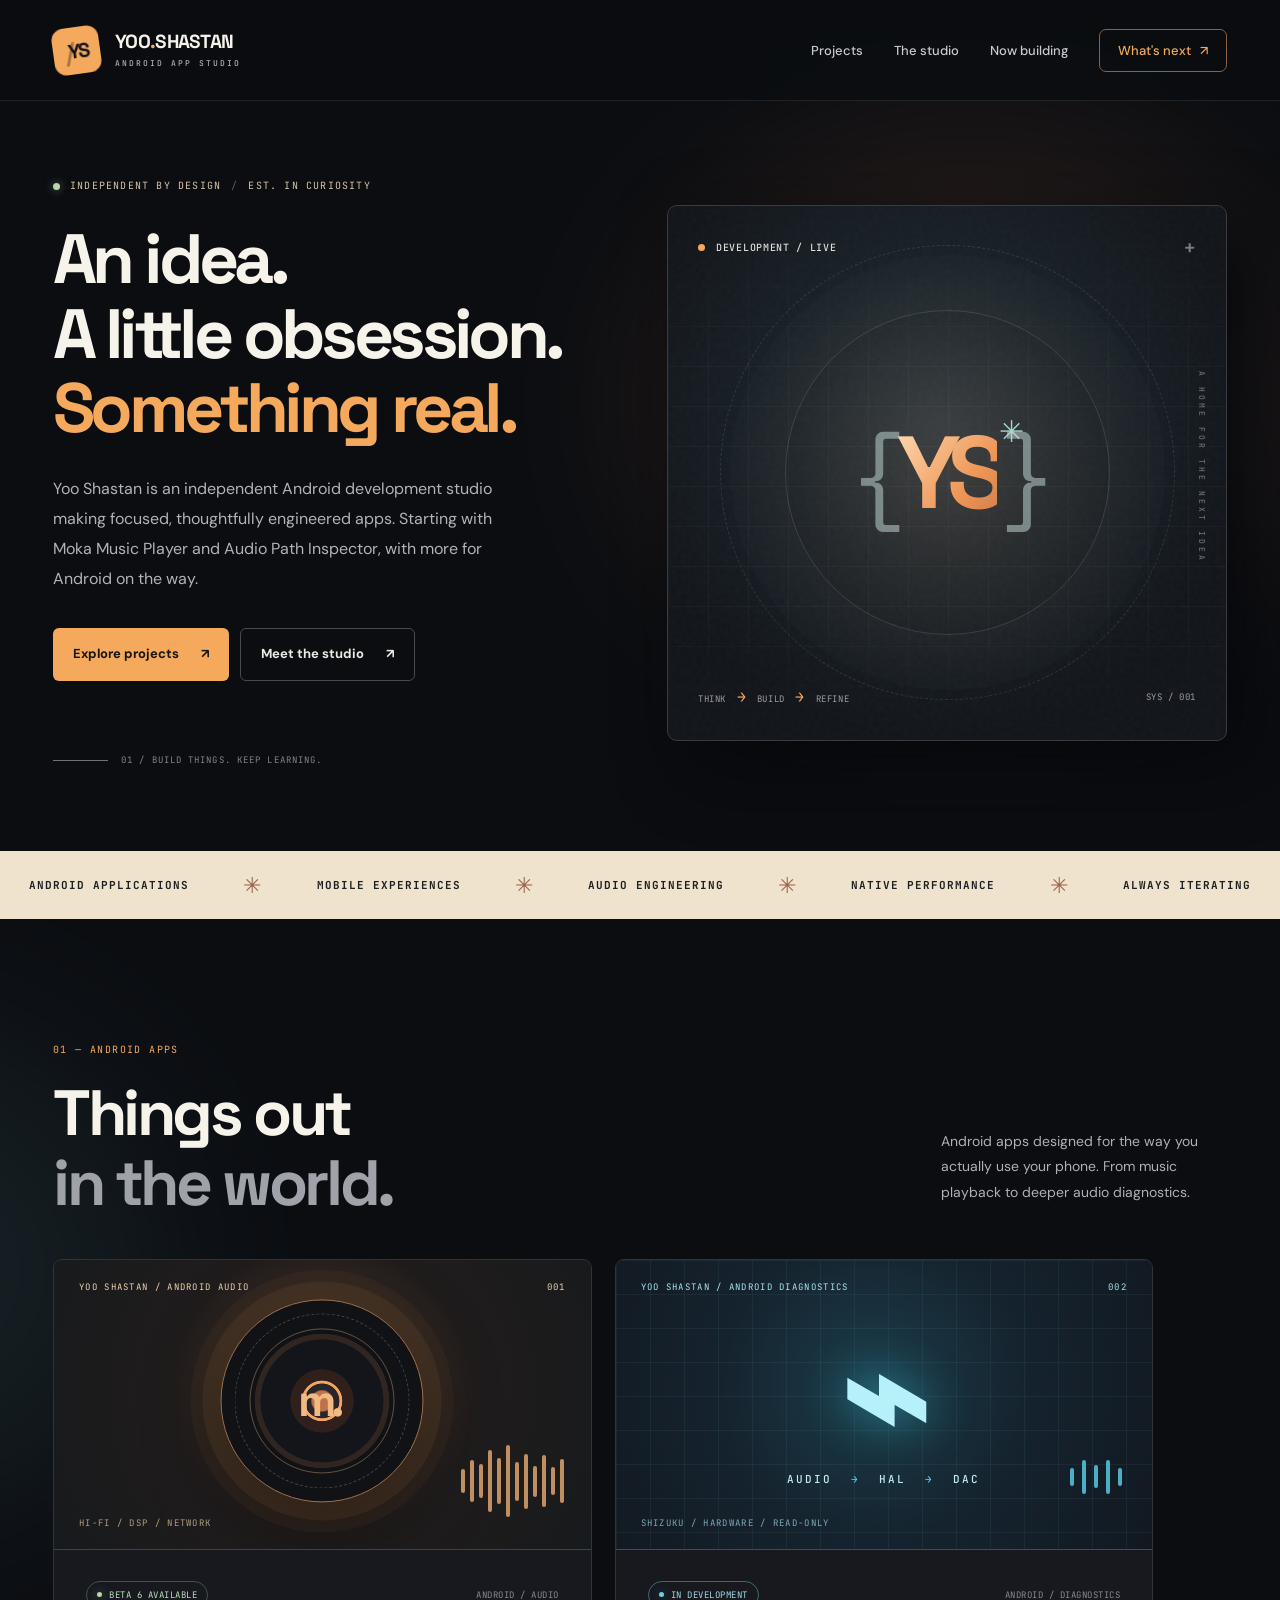
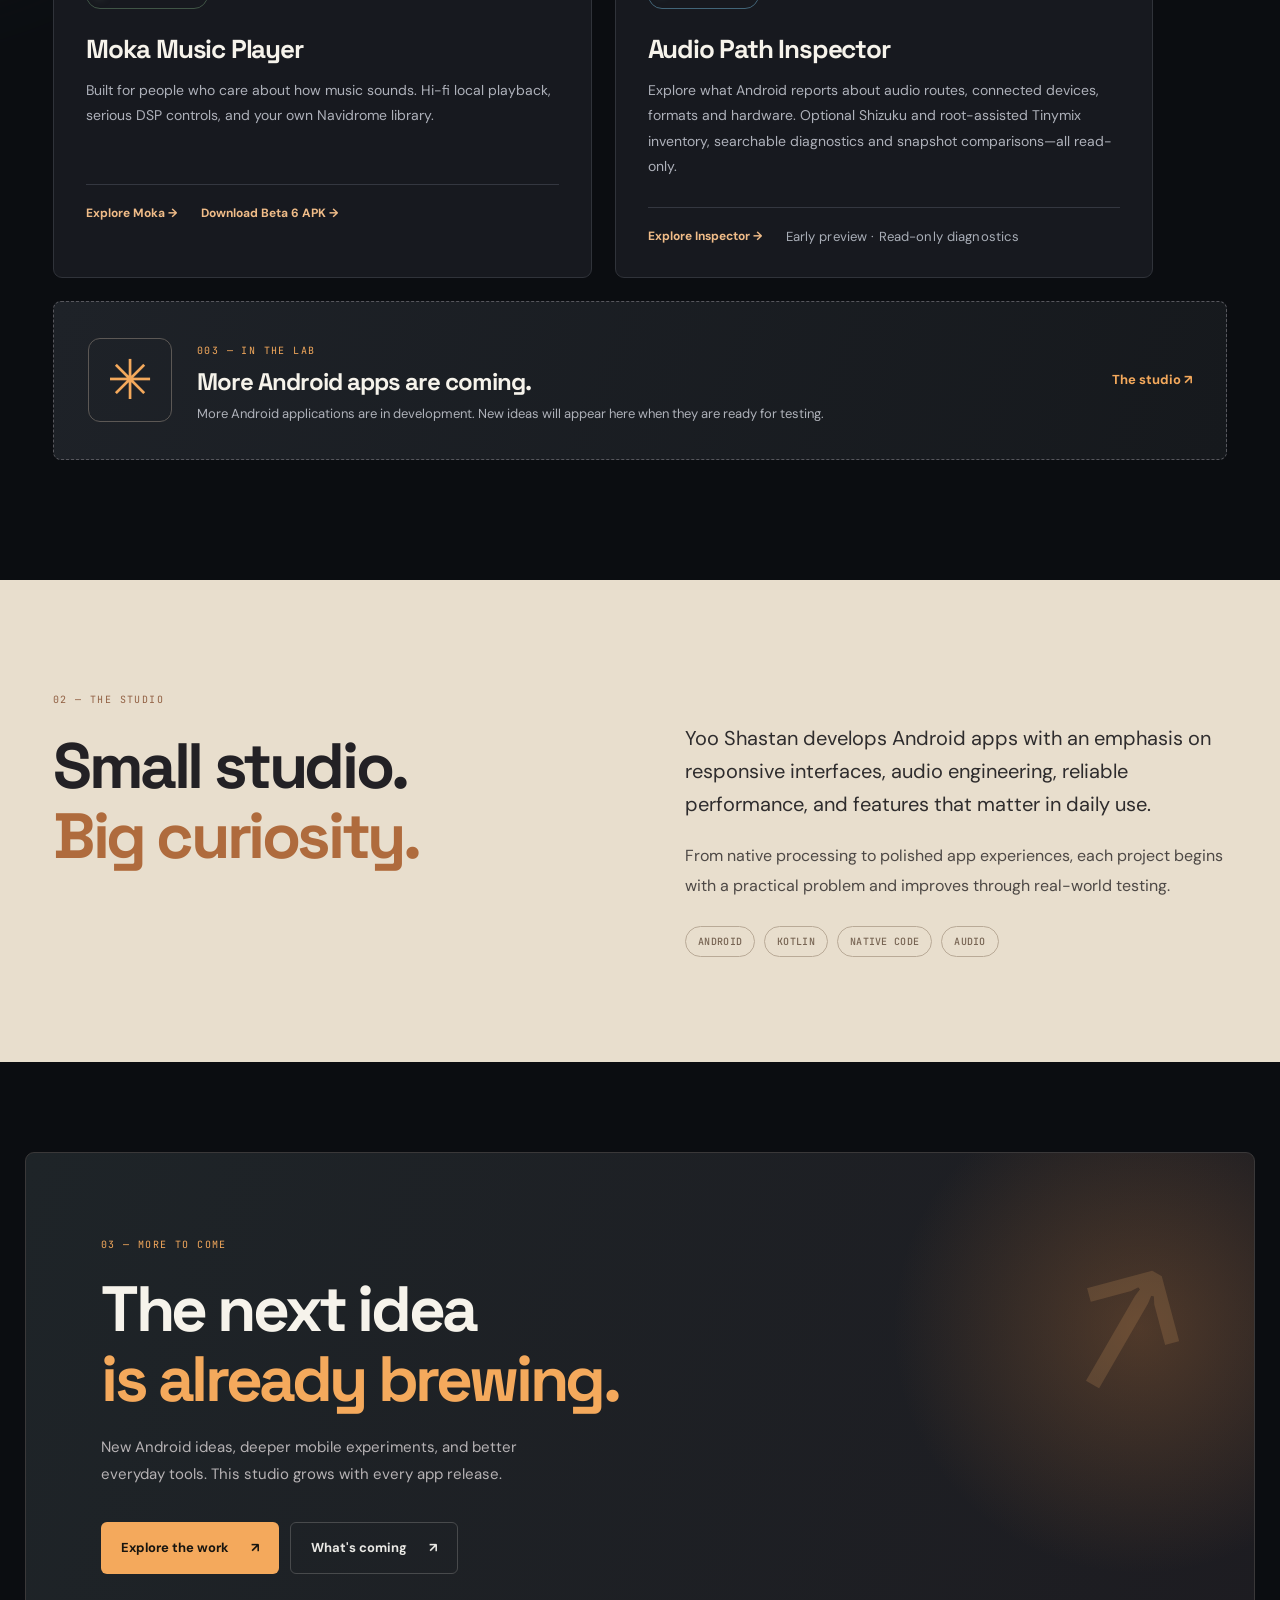
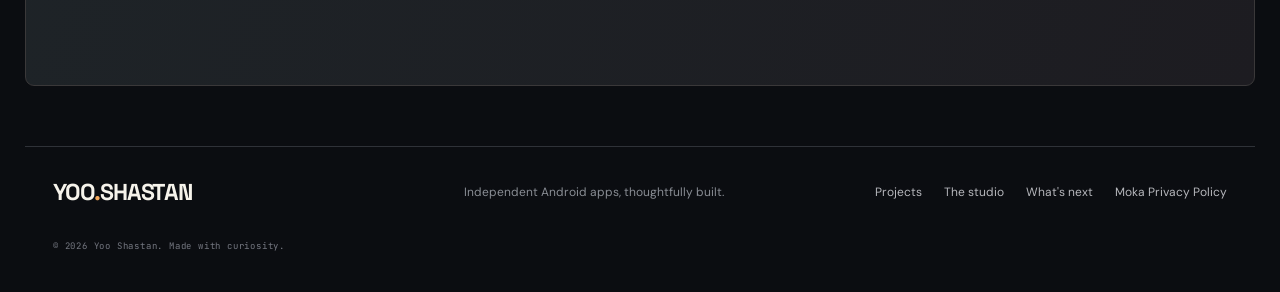
==== commit de624b04: "Launch Audio Path Inspector page with device screenshots and enable Moka Beta 6 APK download" ====
--- a/index.html
+++ b/index.html
@@ -73,7 +73,7 @@
             <div class="equalizer"><span style="--h:24px"></span><span style="--h:42px"></span><span style="--h:34px"></span><span style="--h:62px"></span><span style="--h:46px"></span><span style="--h:72px"></span><span style="--h:39px"></span><span style="--h:55px"></span><span style="--h:31px"></span><span style="--h:52px"></span><span style="--h:28px"></span><span style="--h:44px"></span></div>
             <span class="visual-corner">HI-FI / DSP / NETWORK</span>
           </div>
-          <div class="project-info"><div class="project-meta"><span class="chip chip-live"><i></i>BETA 6 AVAILABLE</span><span>ANDROID / AUDIO</span></div><h3>Moka Music Player</h3><p>Built for people who care about how music sounds. Hi-fi local playback, serious DSP controls, and your own Navidrome library.</p><div class="project-links"><a href="moka/" aria-label="Explore Moka Music Player">Explore Moka →</a><span class="quiet-project-note">Uptodown &amp; direct APK in preparation</span></div></div>
+          <div class="project-info"><div class="project-meta"><span class="chip chip-live"><i></i>BETA 6 AVAILABLE</span><span>ANDROID / AUDIO</span></div><h3>Moka Music Player</h3><p>Built for people who care about how music sounds. Hi-fi local playback, serious DSP controls, and your own Navidrome library.</p><div class="project-links"><a href="moka/" aria-label="Explore Moka Music Player">Explore Moka →</a><a href="moka/#downloads" aria-label="Download Moka Beta 6">Download Beta 6 APK →</a></div></div>
         </article>
 
         <article class="project-card inspector-card">
@@ -83,7 +83,7 @@
             <div class="inspector-trace"><span></span><span></span><span></span><span></span><span></span></div>
             <span class="visual-corner">SHIZUKU / HARDWARE / READ-ONLY</span>
           </div>
-          <div class="project-info"><div class="project-meta"><span class="chip chip-dev"><i></i>IN DEVELOPMENT</span><span>ANDROID / DIAGNOSTICS</span></div><h3>Audio Path Inspector</h3><p>Explore what Android reports about audio routes, connected devices, formats and hardware. Optional Shizuku and root-assisted Tinymix inventory, searchable diagnostics and snapshot comparisons—all read-only.</p><div class="project-links"><span class="quiet-project-note">Early source project · No tested APK available yet</span></div></div>
+          <div class="project-info"><div class="project-meta"><span class="chip chip-dev"><i></i>IN DEVELOPMENT</span><span>ANDROID / DIAGNOSTICS</span></div><h3>Audio Path Inspector</h3><p>Explore what Android reports about audio routes, connected devices, formats and hardware. Optional Shizuku and root-assisted Tinymix inventory, searchable diagnostics and snapshot comparisons—all read-only.</p><div class="project-links"><a href="audio-path-inspector/" aria-label="Explore Audio Path Inspector">Explore Inspector →</a><span class="quiet-project-note">Early preview · Read-only diagnostics</span></div></div>
         </article>
 
       </div>
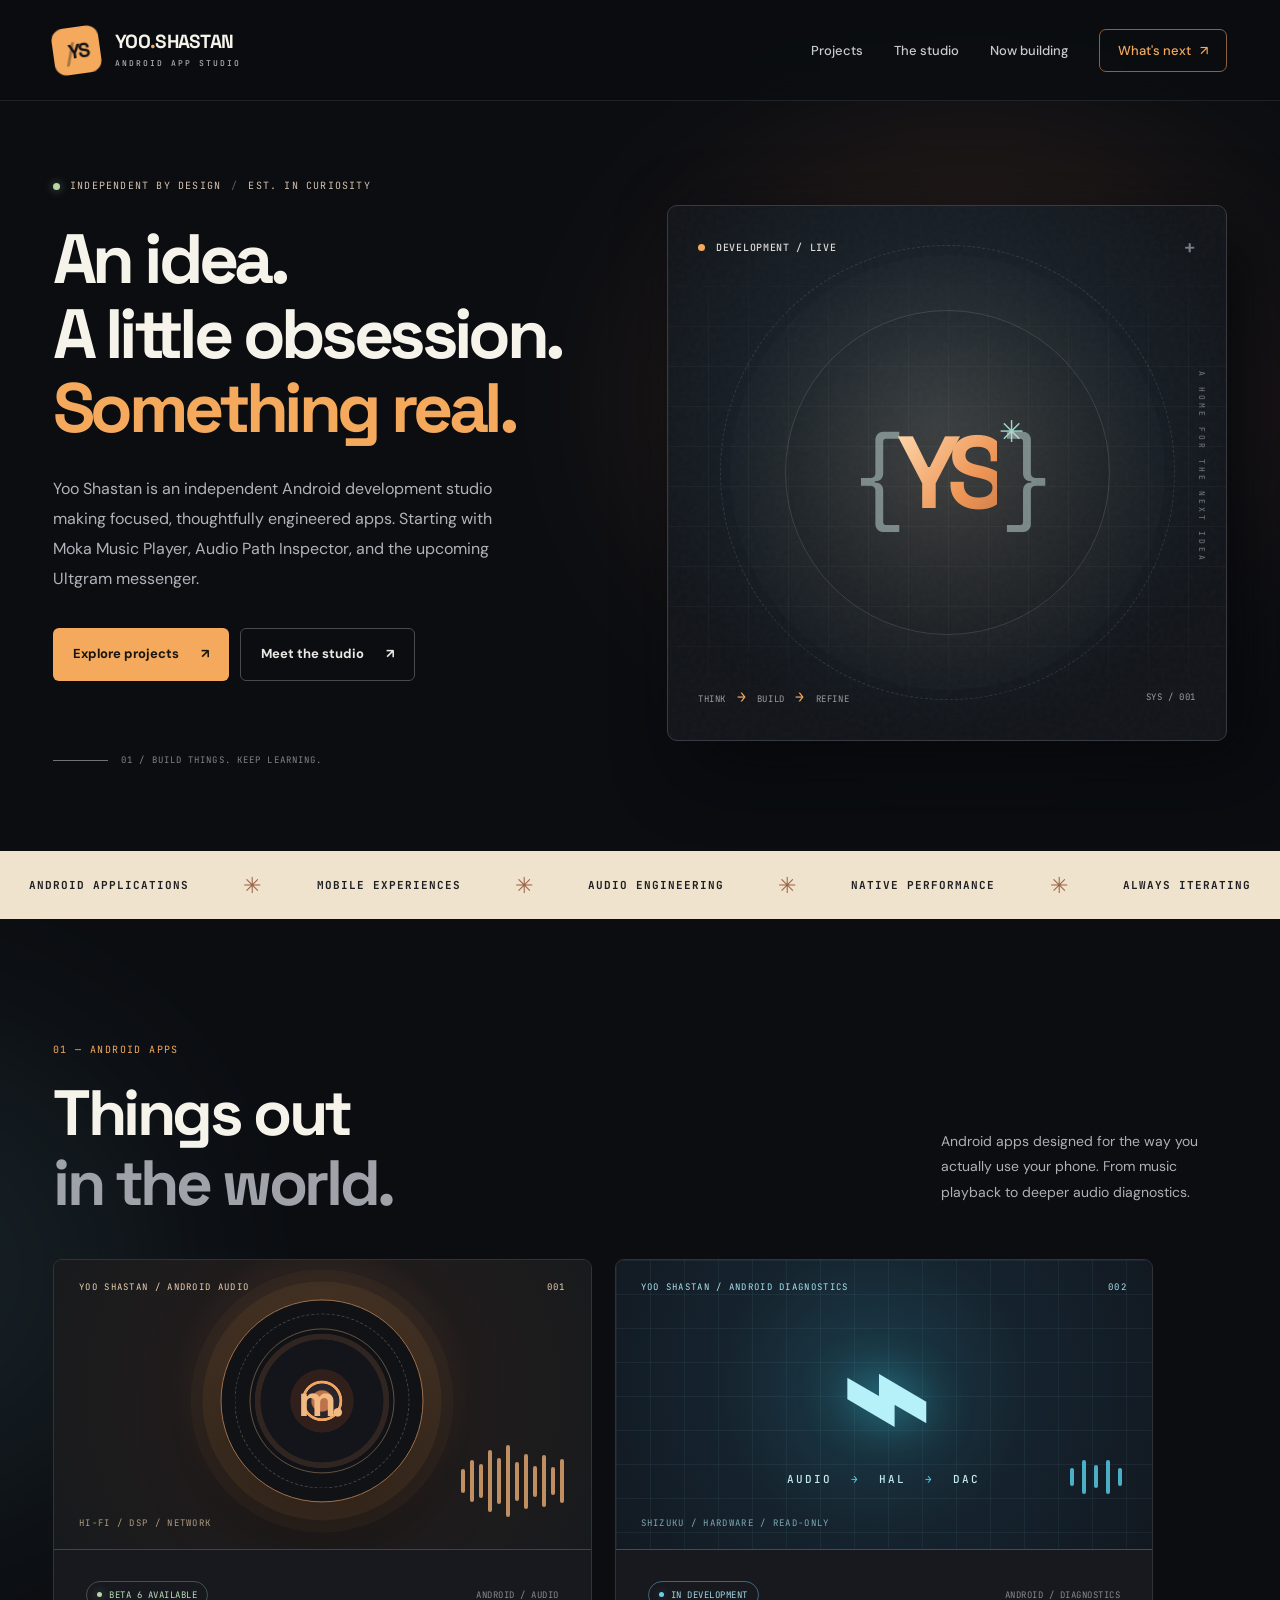
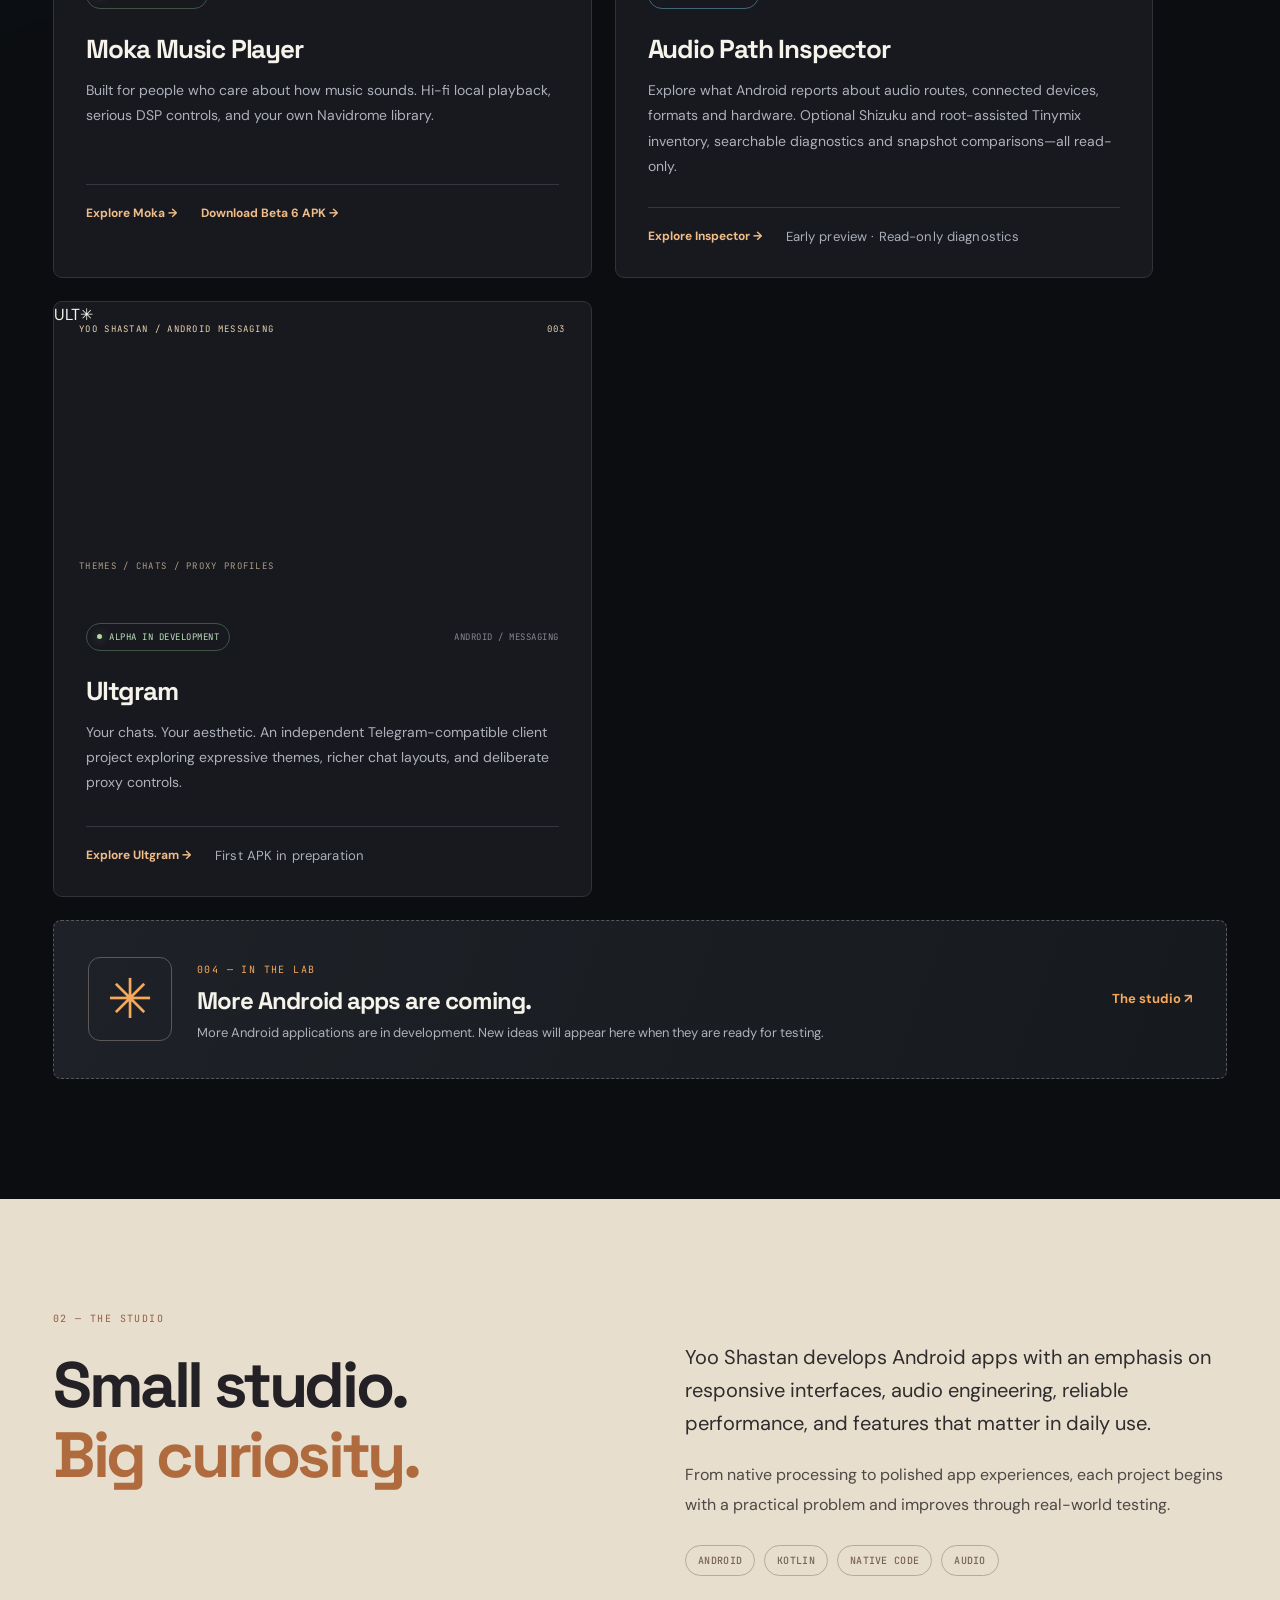
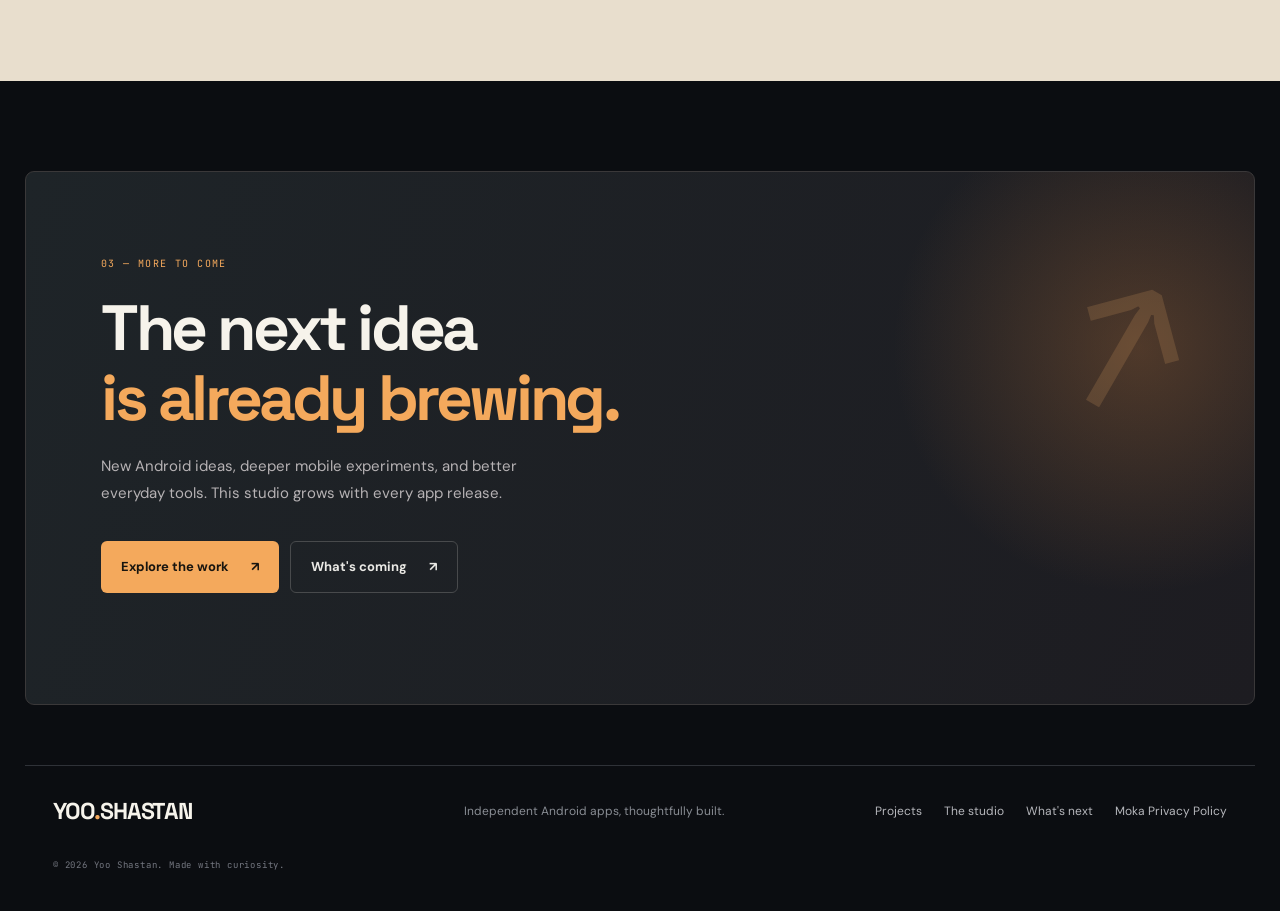
==== commit d40b79fb: "Feature Ultgram alongside other Yooshastan Android projects" ====
--- a/index.html
+++ b/index.html
@@ -4,7 +4,7 @@
   <meta charset="utf-8">
   <meta name="viewport" content="width=device-width, initial-scale=1">
   <meta name="theme-color" content="#0b0d11">
-  <meta name="description" content="Yoo Shastan is an independent Android app studio. Discover Moka Music Player, Audio Path Inspector, and upcoming Android applications.">
+  <meta name="description" content="Yoo Shastan is an independent Android app studio. Discover Moka Music Player, Audio Path Inspector, Ultgram, and upcoming Android applications.">
   <meta property="og:title" content="Yoo Shastan — Independent Android Apps">
   <meta property="og:description" content="Independently developed Android apps, built around thoughtful design and powerful features.">
   <meta property="og:type" content="website">
@@ -44,7 +44,7 @@
       <div class="hero-copy">
         <p class="eyebrow"><span class="status-light"></span> INDEPENDENT BY DESIGN <span class="eyebrow-dash">/</span> EST. IN CURIOSITY</p>
         <h1 id="hero-heading">An idea.<br>A little obsession.<br><em>Something real.</em></h1>
-        <p class="hero-intro">Yoo Shastan is an independent Android development studio making focused, thoughtfully engineered apps. Starting with Moka Music Player and Audio Path Inspector, with more for Android on the way.</p>
+        <p class="hero-intro">Yoo Shastan is an independent Android development studio making focused, thoughtfully engineered apps. Starting with Moka Music Player, Audio Path Inspector, and the upcoming Ultgram messenger.</p>
         <div class="hero-actions">
           <a class="btn btn-primary" href="#projects">Explore projects <span aria-hidden="true">↗</span></a>
           <a class="btn btn-outline" href="#about">Meet the studio <span aria-hidden="true">↗</span></a>
@@ -86,8 +86,23 @@
           <div class="project-info"><div class="project-meta"><span class="chip chip-dev"><i></i>IN DEVELOPMENT</span><span>ANDROID / DIAGNOSTICS</span></div><h3>Audio Path Inspector</h3><p>Explore what Android reports about audio routes, connected devices, formats and hardware. Optional Shizuku and root-assisted Tinymix inventory, searchable diagnostics and snapshot comparisons—all read-only.</p><div class="project-links"><a href="audio-path-inspector/" aria-label="Explore Audio Path Inspector">Explore Inspector →</a><span class="quiet-project-note">Early preview · Read-only diagnostics</span></div></div>
         </article>
 
+        <article class="project-card ult-card">
+          <div class="project-visual ult-visual" aria-hidden="true">
+            <div class="visual-topline"><span>YOO SHASTAN / ANDROID MESSAGING</span><span>003</span></div>
+            <div class="ult-orbit ult-orbit-a"></div><div class="ult-orbit ult-orbit-b"></div>
+            <div class="ult-mark">ULT<span>✳</span></div>
+            <span class="visual-corner">THEMES / CHATS / PROXY PROFILES</span>
+          </div>
+          <div class="project-info">
+            <div class="project-meta"><span class="chip chip-ult"><i></i>ALPHA IN DEVELOPMENT</span><span>ANDROID / MESSAGING</span></div>
+            <h3>Ultgram</h3>
+            <p>Your chats. Your aesthetic. An independent Telegram-compatible client project exploring expressive themes, richer chat layouts, and deliberate proxy controls.</p>
+            <div class="project-links"><a href="ultgram/" aria-label="Explore Ultgram project">Explore Ultgram →</a><span class="quiet-project-note">First APK in preparation</span></div>
+          </div>
+        </article>
+
       </div>
-      <div class="future-card" id="now"><div class="future-icon" aria-hidden="true">✳</div><div class="future-content"><span class="section-no">003 — IN THE LAB</span><h3>More Android apps are coming.</h3><p>More Android applications are in development. New ideas will appear here when they are ready for testing.</p></div><a class="future-action" href="#about" aria-label="Learn about Yoo Shastan studio">The studio <span aria-hidden="true">↗</span></a></div>
+      <div class="future-card" id="now"><div class="future-icon" aria-hidden="true">✳</div><div class="future-content"><span class="section-no">004 — IN THE LAB</span><h3>More Android apps are coming.</h3><p>More Android applications are in development. New ideas will appear here when they are ready for testing.</p></div><a class="future-action" href="#about" aria-label="Learn about Yoo Shastan studio">The studio <span aria-hidden="true">↗</span></a></div>
     </section>
 
     <section class="about-shell" id="about" aria-labelledby="about-heading"><div class="container about-grid"><div><span class="section-no">02 — THE STUDIO</span><h2 id="about-heading">Small studio.<br><em>Big curiosity.</em></h2></div><div class="about-right"><p>Yoo Shastan develops Android apps with an emphasis on responsive interfaces, audio engineering, reliable performance, and features that matter in daily use.</p><p>From native processing to polished app experiences, each project begins with a practical problem and improves through real-world testing.</p><div class="pill-row"><span>ANDROID</span><span>KOTLIN</span><span>NATIVE CODE</span><span>AUDIO</span></div></div></div></section>
